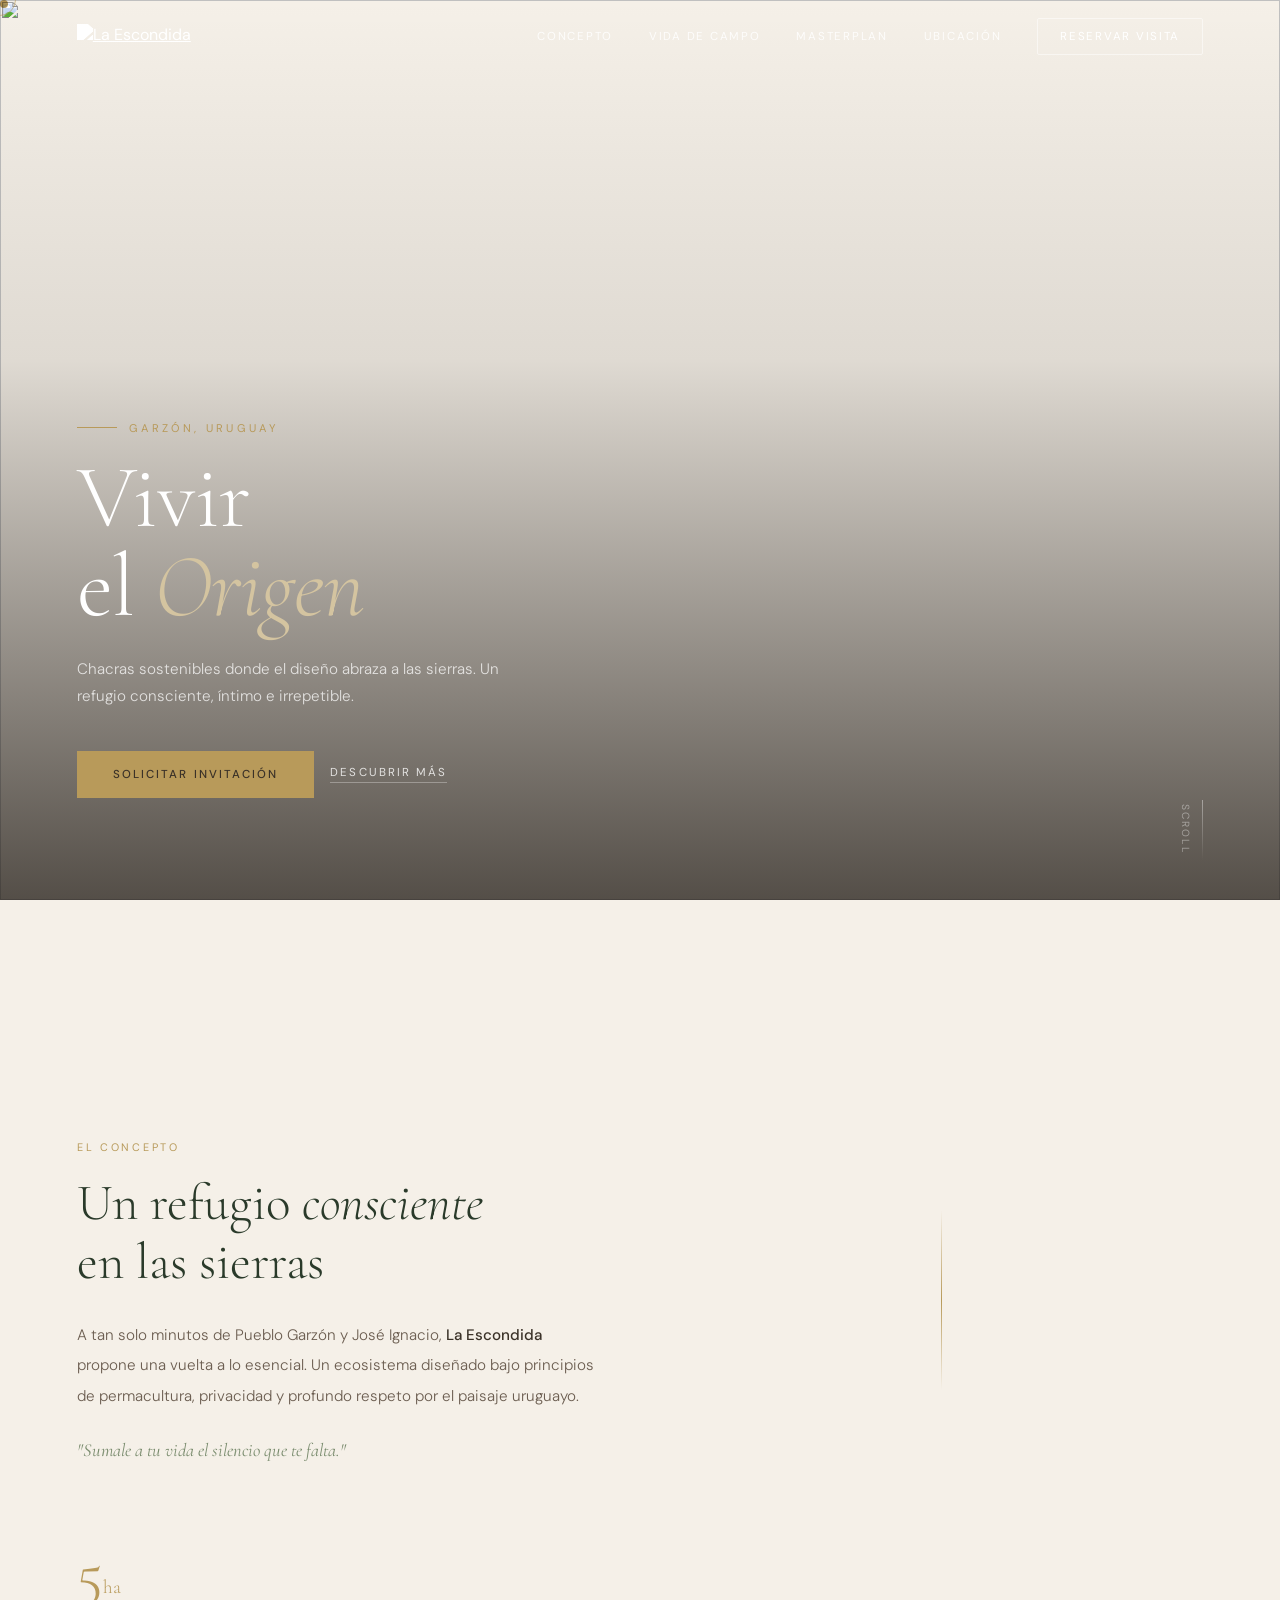
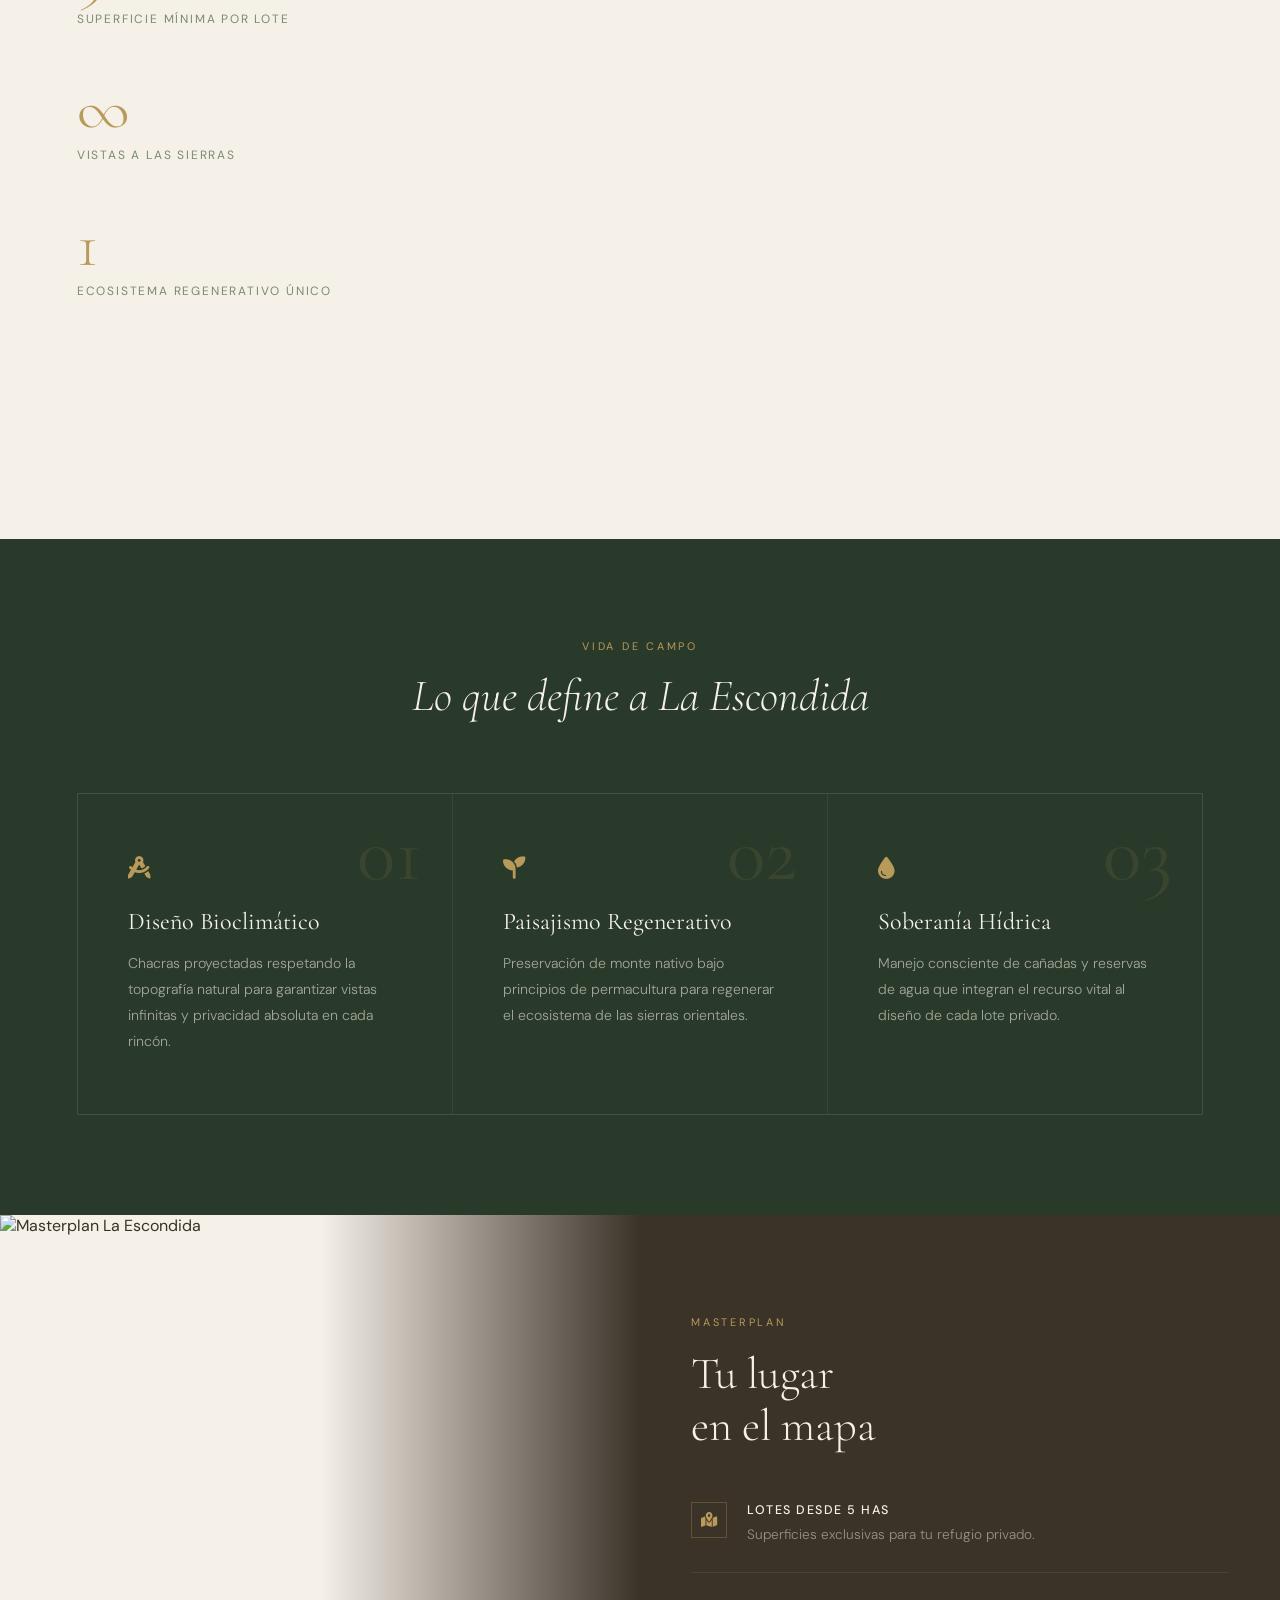
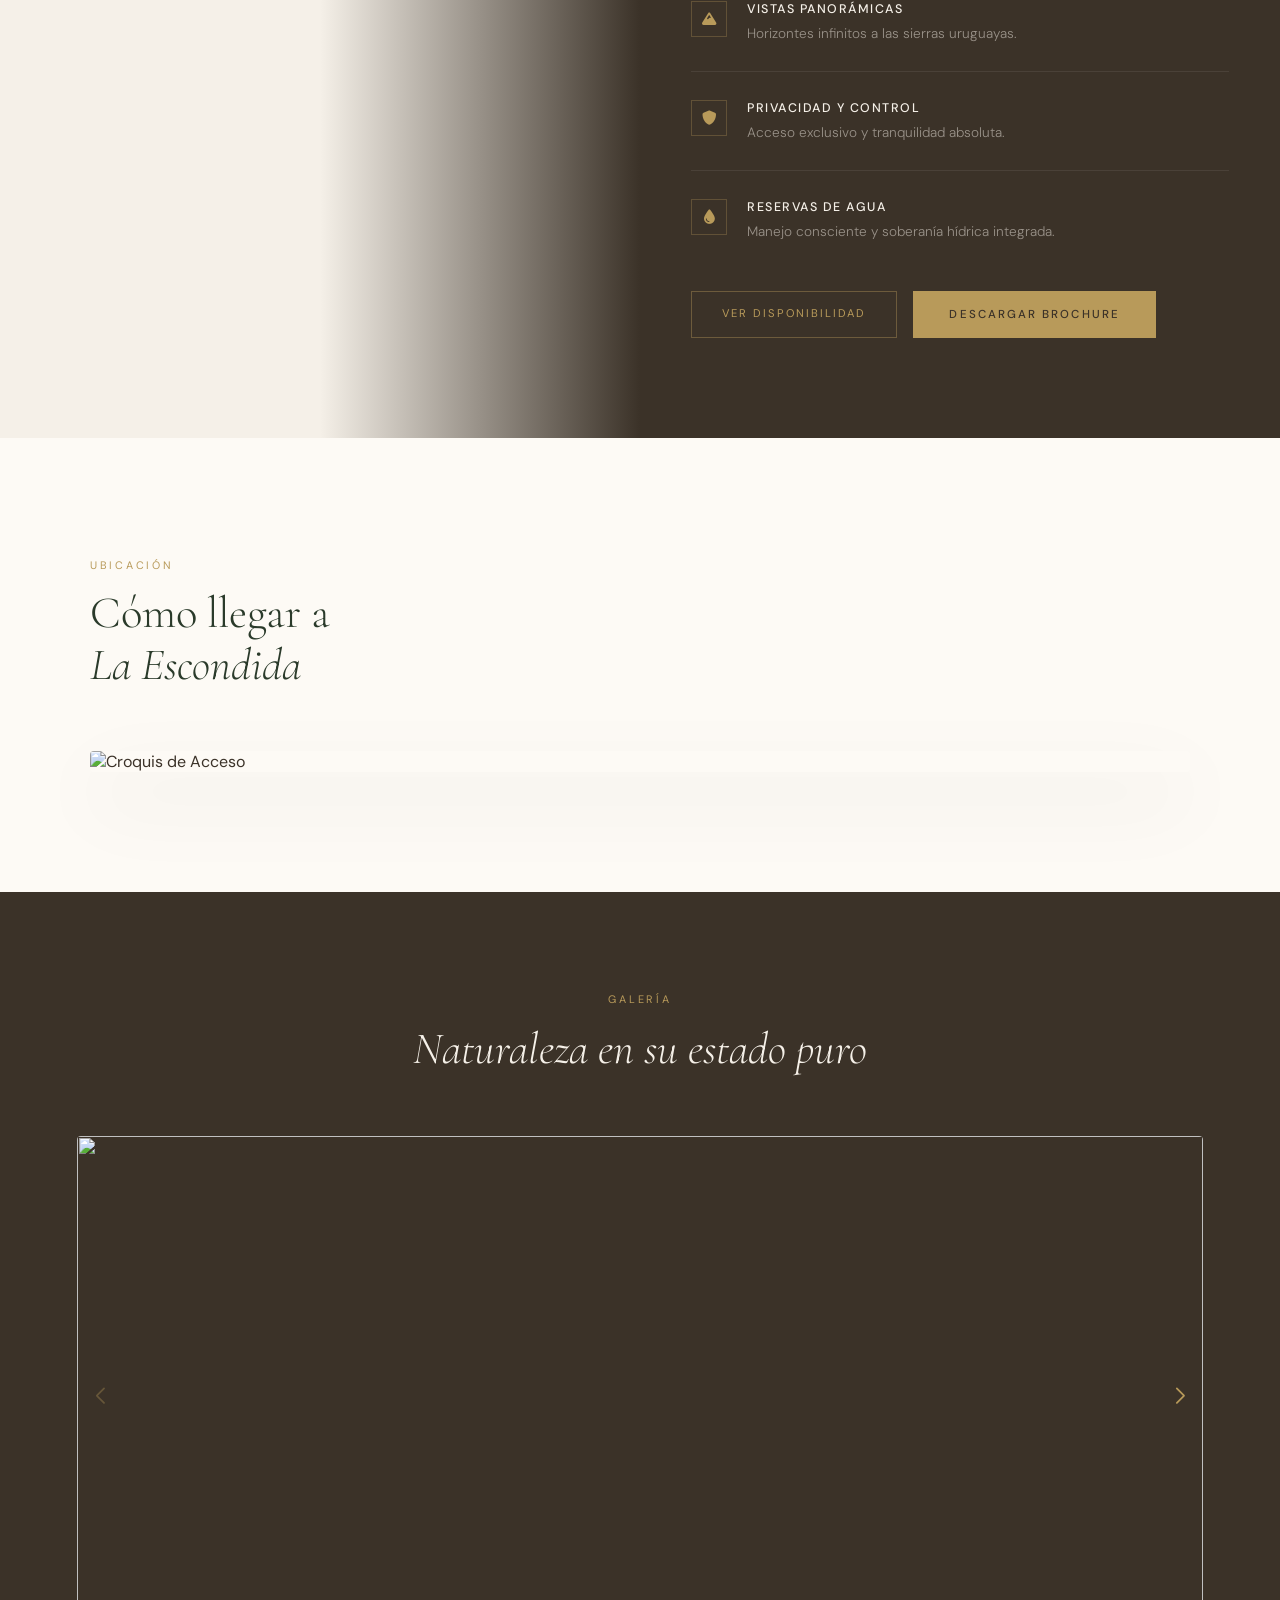
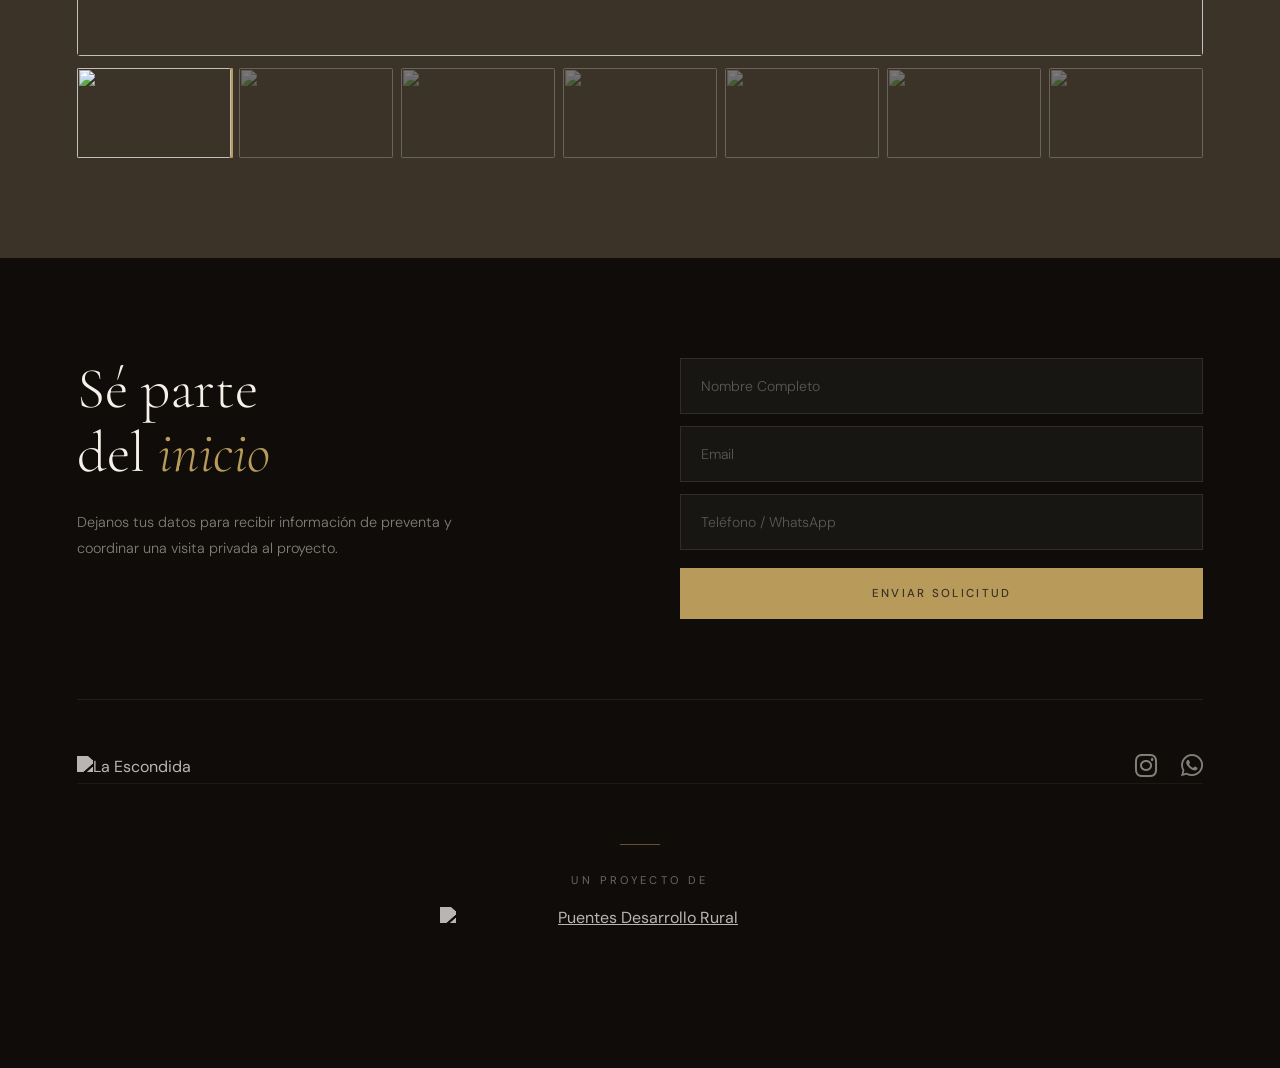
==== index.html @ 7d40817d "Rename index (4).html to index.html" ====
<!DOCTYPE html>
<html lang="es">
<head>
  <meta charset="UTF-8">
  <meta name="viewport" content="width=device-width, initial-scale=1.0">
  <title>La Escondida — Garzón, Uruguay</title>
  <link rel="preconnect" href="https://fonts.googleapis.com">
  <link rel="preconnect" href="https://fonts.gstatic.com" crossorigin>
  <link href="https://fonts.googleapis.com/css2?family=Cormorant+Garamond:ital,wght@0,300;0,400;0,600;1,300;1,400&family=DM+Sans:wght@300;400;500&display=swap" rel="stylesheet">
  <link rel="stylesheet" href="https://cdnjs.cloudflare.com/ajax/libs/font-awesome/6.5.0/css/all.min.css">
  <link rel="stylesheet" href="https://cdn.jsdelivr.net/npm/swiper@11/swiper-bundle.min.css"/>
  <link rel="icon" type="image/png" href="https://i.ibb.co/ktk5Pd4/ibb.png">
  <style>
    :root {
      --cream: #F5F0E8;
      --earth: #3B3228;
      --moss: #2A3A2A;
      --sage: #7A8C6E;
      --gold: #B89A5A;
      --sand: #D4C4A0;
      --white: #FDFAF5;
      --serif: 'Cormorant Garamond', serif;
      --sans: 'DM Sans', sans-serif;
    }

    * { margin: 0; padding: 0; box-sizing: border-box; }
    html { scroll-behavior: smooth; }

    body {
      font-family: var(--sans);
      background: var(--cream);
      color: var(--earth);
      overflow-x: hidden;
    }

    /* ─── CURSOR ─── */
    body { cursor: none; }
    .cursor {
      width: 8px; height: 8px;
      background: var(--gold);
      border-radius: 50%;
      position: fixed; pointer-events: none;
      z-index: 9999;
      transition: transform 0.1s ease;
      mix-blend-mode: multiply;
    }
    .cursor-ring {
      width: 32px; height: 32px;
      border: 1px solid var(--gold);
      border-radius: 50%;
      position: fixed; pointer-events: none;
      z-index: 9998;
      transition: transform 0.25s ease, width 0.3s, height 0.3s;
      transform: translate(-50%, -50%);
      opacity: 0.6;
    }

    /* ─── NAV ─── */
    nav {
      position: fixed; top: 0; width: 100%; z-index: 100;
      padding: 24px 6%;
      display: flex; align-items: center; justify-content: space-between;
      transition: background 0.5s, padding 0.4s;
    }
    nav.scrolled {
      background: rgba(245, 240, 232, 0.96);
      backdrop-filter: blur(12px);
      padding: 14px 6%;
      border-bottom: 1px solid rgba(184, 154, 90, 0.2);
    }
    .nav-logo img {
      height: 42px;
      filter: brightness(0) invert(1);
      transition: filter 0.4s;
    }
    nav.scrolled .nav-logo img { filter: none; }

    .nav-links {
      display: flex; gap: 36px; list-style: none;
    }
    .nav-links a {
      text-decoration: none;
      font-size: 0.72rem;
      letter-spacing: 0.15em;
      text-transform: uppercase;
      color: rgba(255,255,255,0.85);
      transition: color 0.3s;
      font-weight: 400;
    }
    nav.scrolled .nav-links a { color: var(--earth); }
    .nav-links a:hover { color: var(--gold); }

    .nav-cta {
      background: transparent;
      border: 1px solid rgba(255,255,255,0.5);
      color: white !important;
      padding: 10px 22px;
      border-radius: 2px;
      letter-spacing: 0.12em;
      transition: all 0.3s !important;
    }
    nav.scrolled .nav-cta {
      border-color: var(--gold);
      color: var(--earth) !important;
    }
    .nav-cta:hover {
      background: var(--gold) !important;
      border-color: var(--gold) !important;
      color: white !important;
    }

    .menu-toggle { display: none; background: none; border: none; cursor: none; color: white; font-size: 1.4rem; }
    nav.scrolled .menu-toggle { color: var(--earth); }

    /* ─── HERO ─── */
    .hero {
      height: 100vh;
      position: relative;
      display: flex; align-items: flex-end;
      padding: 8% 6%;
      overflow: hidden;
    }
    .hero-bg-img {
      position: absolute; inset: 0;
      width: 100%; height: 100%;
      object-fit: cover;
      object-position: center;
      z-index: 0;
    }
    .hero::before {
      content: '';
      position: absolute; inset: 0;
      background: linear-gradient(to top, rgba(30,24,18,0.75) 0%, rgba(30,24,18,0.1) 60%, transparent 100%);
      z-index: 1;
    }
    .hero-content {
      position: relative; z-index: 2;
      color: white;
      max-width: 680px;
    }
    .hero-eyebrow {
      font-size: 0.7rem;
      letter-spacing: 0.3em;
      text-transform: uppercase;
      color: var(--gold);
      margin-bottom: 18px;
      display: flex; align-items: center; gap: 12px;
    }
    .hero-eyebrow::before {
      content: '';
      width: 40px; height: 1px;
      background: var(--gold);
    }
    .hero h1 {
      font-family: var(--serif);
      font-size: clamp(3.5rem, 7vw, 6.5rem);
      font-weight: 300;
      line-height: 1.0;
      margin-bottom: 24px;
      letter-spacing: -0.01em;
    }
    .hero h1 em {
      font-style: italic;
      color: var(--sand);
    }
    .hero-desc {
      font-size: 0.95rem;
      line-height: 1.8;
      color: rgba(255,255,255,0.75);
      max-width: 460px;
      margin-bottom: 40px;
      font-weight: 300;
    }
    .hero-actions { display: flex; gap: 16px; flex-wrap: wrap; align-items: center; }
    .btn-primary {
      background: var(--gold);
      color: var(--earth);
      padding: 16px 36px;
      text-decoration: none;
      font-size: 0.72rem;
      letter-spacing: 0.18em;
      text-transform: uppercase;
      border: none;
      cursor: none;
      transition: all 0.35s;
      font-weight: 500;
      display: inline-block;
    }
    .btn-primary:hover {
      background: var(--white);
      transform: translateY(-2px);
    }
    .btn-ghost {
      color: rgba(255,255,255,0.8);
      text-decoration: none;
      font-size: 0.72rem;
      letter-spacing: 0.18em;
      text-transform: uppercase;
      border-bottom: 1px solid rgba(255,255,255,0.3);
      padding-bottom: 2px;
      transition: all 0.3s;
      font-weight: 400;
    }
    .btn-ghost:hover { color: white; border-color: white; }

    /* Scroll indicator */
    .scroll-hint {
      position: absolute; bottom: 40px; right: 6%;
      z-index: 3;
      display: flex; flex-direction: column; align-items: center; gap: 10px;
      color: rgba(255,255,255,0.4);
      font-size: 0.65rem;
      letter-spacing: 0.2em;
      text-transform: uppercase;
      writing-mode: vertical-rl;
    }
    .scroll-line {
      width: 1px; height: 60px;
      background: linear-gradient(to bottom, rgba(255,255,255,0.4), transparent);
      animation: scrollLine 2s infinite;
    }
    @keyframes scrollLine {
      0% { transform: scaleY(0); transform-origin: top; }
      50% { transform: scaleY(1); transform-origin: top; }
      51% { transform: scaleY(1); transform-origin: bottom; }
      100% { transform: scaleY(0); transform-origin: bottom; }
    }

    /* ─── CONCEPTO ─── */
    .concepto {
      padding: 120px 6%;
      display: grid;
      grid-template-columns: 1fr 1fr;
      gap: 80px;
      align-items: center;
      max-width: 1300px;
      margin: 0 auto;
    }
    .concepto-label {
      font-size: 0.68rem;
      letter-spacing: 0.25em;
      text-transform: uppercase;
      color: var(--gold);
      margin-bottom: 20px;
    }
    .concepto h2 {
      font-family: var(--serif);
      font-size: clamp(2.4rem, 4vw, 3.8rem);
      font-weight: 300;
      line-height: 1.15;
      color: var(--moss);
      margin-bottom: 28px;
    }
    .concepto h2 em { font-style: italic; }
    .concepto-text {
      font-size: 0.95rem;
      line-height: 2;
      color: #6B5D50;
      font-weight: 300;
    }
    .concepto-text strong { color: var(--earth); font-weight: 500; }
    .concepto-sub {
      margin-top: 28px;
      font-size: 1.15rem;
      font-family: var(--serif);
      font-style: italic;
      color: var(--sage);
    }
    .concepto-divider {
      width: 1px;
      height: 180px;
      background: linear-gradient(to bottom, transparent, var(--gold), transparent);
      margin: 0 auto;
    }
    .concepto-numbers {
      display: flex;
      flex-direction: column;
      gap: 50px;
    }
    .stat-item { }
    .stat-num {
      font-family: var(--serif);
      font-size: 4rem;
      font-weight: 300;
      color: var(--gold);
      line-height: 1;
    }
    .stat-unit { font-size: 1.2rem; }
    .stat-label {
      font-size: 0.75rem;
      letter-spacing: 0.15em;
      text-transform: uppercase;
      color: var(--sage);
      margin-top: 6px;
    }

    /* ─── AMENITIES ─── */
    .amenities {
      background: var(--moss);
      padding: 100px 6%;
    }
    .amenities-header {
      text-align: center;
      margin-bottom: 70px;
    }
    .section-label {
      font-size: 0.68rem;
      letter-spacing: 0.25em;
      text-transform: uppercase;
      color: var(--gold);
      margin-bottom: 16px;
    }
    .amenities-header h2 {
      font-family: var(--serif);
      font-size: clamp(2rem, 3.5vw, 3rem);
      font-weight: 300;
      color: var(--cream);
      font-style: italic;
    }
    .amenities-grid {
      display: grid;
      grid-template-columns: repeat(3, 1fr);
      gap: 1px;
      background: rgba(255,255,255,0.06);
      max-width: 1200px;
      margin: 0 auto;
      border: 1px solid rgba(255,255,255,0.06);
    }
    .amenity-card {
      padding: 60px 50px;
      background: var(--moss);
      transition: background 0.4s;
      position: relative;
      overflow: hidden;
    }
    .amenity-card::before {
      content: '';
      position: absolute;
      bottom: 0; left: 0;
      width: 100%; height: 2px;
      background: var(--gold);
      transform: scaleX(0);
      transition: transform 0.4s ease;
    }
    .amenity-card:hover::before { transform: scaleX(1); }
    .amenity-card:hover { background: rgba(42,58,42,0.8); }
    .amenity-num {
      font-family: var(--serif);
      font-size: 5rem;
      color: rgba(184,154,90,0.12);
      position: absolute;
      top: 20px; right: 30px;
      line-height: 1;
      pointer-events: none;
    }
    .amenity-icon {
      font-size: 1.4rem;
      color: var(--gold);
      margin-bottom: 24px;
    }
    .amenity-card h3 {
      font-family: var(--serif);
      font-size: 1.5rem;
      font-weight: 400;
      color: var(--cream);
      margin-bottom: 14px;
    }
    .amenity-card p {
      font-size: 0.88rem;
      line-height: 1.85;
      color: rgba(245,240,232,0.6);
      font-weight: 300;
    }

    /* ─── MASTERPLAN ─── */
    .masterplan {
      padding: 0;
      display: grid;
      grid-template-columns: 1fr 1fr;
      min-height: 80vh;
    }
    .masterplan-image {
      position: relative;
      overflow: hidden;
    }
    .masterplan-image img {
      width: 100%; height: 100%;
      object-fit: cover;
      display: block;
    }
    .masterplan-image::after {
      content: '';
      position: absolute; inset: 0;
      background: linear-gradient(to right, transparent 50%, var(--earth) 100%);
    }
    .masterplan-content {
      background: var(--earth);
      padding: 100px 8%;
      display: flex;
      flex-direction: column;
      justify-content: center;
    }
    .masterplan-content .section-label { color: var(--gold); margin-bottom: 20px; }
    .masterplan-content h2 {
      font-family: var(--serif);
      font-size: clamp(2.2rem, 3.5vw, 3.2rem);
      font-weight: 300;
      color: var(--cream);
      margin-bottom: 50px;
      line-height: 1.15;
    }
    .specs-list { display: flex; flex-direction: column; gap: 28px; margin-bottom: 50px; }
    .spec-row {
      display: flex; gap: 20px; align-items: flex-start;
      padding-bottom: 28px;
      border-bottom: 1px solid rgba(245,240,232,0.08);
    }
    .spec-row:last-child { border-bottom: none; padding-bottom: 0; }
    .spec-icon-wrap {
      width: 36px; height: 36px;
      border: 1px solid rgba(184,154,90,0.3);
      display: flex; align-items: center; justify-content: center;
      flex-shrink: 0;
      color: var(--gold);
      font-size: 0.9rem;
    }
    .spec-info strong {
      display: block;
      font-size: 0.78rem;
      letter-spacing: 0.12em;
      text-transform: uppercase;
      color: var(--cream);
      font-weight: 500;
      margin-bottom: 5px;
    }
    .spec-info span {
      font-size: 0.85rem;
      color: rgba(245,240,232,0.5);
      font-weight: 300;
    }
    .masterplan-btns { display: flex; gap: 16px; flex-wrap: wrap; }
    .btn-outline-light {
      border: 1px solid rgba(184,154,90,0.4);
      color: var(--gold);
      padding: 14px 30px;
      text-decoration: none;
      font-size: 0.7rem;
      letter-spacing: 0.18em;
      text-transform: uppercase;
      transition: all 0.3s;
      font-weight: 400;
    }
    .btn-outline-light:hover { background: rgba(184,154,90,0.1); border-color: var(--gold); }

    /* ─── UBICACIÓN ─── */
    .ubicacion {
      padding: 120px 6%;
      background: var(--white);
    }
    .ubicacion-inner {
      max-width: 1100px;
      margin: 0 auto;
    }
    .ubicacion-header {
      display: flex; align-items: flex-end; justify-content: space-between;
      margin-bottom: 60px;
      flex-wrap: wrap; gap: 20px;
    }
    .ubicacion-header h2 {
      font-family: var(--serif);
      font-size: clamp(2.2rem, 3.5vw, 3rem);
      font-weight: 300;
      color: var(--moss);
      line-height: 1.15;
    }
    .ubicacion-header h2 em { font-style: italic; }
    .ubicacion-img {
      width: 100%;
      border-radius: 4px;
      box-shadow: 0 30px 80px rgba(0,0,0,0.08);
      display: block;
    }

    /* ─── GALERÍA ─── */
    .galeria {
      background: var(--earth);
      padding: 100px 0;
    }
    .galeria-header {
      text-align: center;
      margin-bottom: 60px;
      padding: 0 6%;
    }
    .galeria-header h2 {
      font-family: var(--serif);
      font-size: clamp(2rem, 3.5vw, 3rem);
      font-weight: 300;
      color: var(--cream);
      font-style: italic;
    }
    .gallery-wrapper { padding: 0 6%; }
    .gallery-main { height: 520px; border-radius: 4px; overflow: hidden; margin-bottom: 12px; }
    .gallery-main img { width: 100%; height: 100%; object-fit: cover; }
    .gallery-thumbs { height: 90px; }
    .gallery-thumbs .swiper-slide {
      opacity: 0.35;
      cursor: none;
      transition: opacity 0.3s;
      border-radius: 2px;
      overflow: hidden;
    }
    .gallery-thumbs .swiper-slide-thumb-active { opacity: 1; outline: 2px solid var(--gold); }
    .gallery-thumbs img { width: 100%; height: 100%; object-fit: cover; }

    .swiper-button-next, .swiper-button-prev {
      color: var(--gold) !important;
    }
    .swiper-button-next::after, .swiper-button-prev::after {
      font-size: 1rem !important;
      font-weight: 900;
    }

    /* ─── FOOTER / CONTACTO ─── */
    footer {
      background: #0F0C09;
      padding: 100px 6% 60px;
      color: var(--cream);
    }
    .footer-top {
      display: grid;
      grid-template-columns: 1fr 1fr;
      gap: 80px;
      margin-bottom: 80px;
      align-items: start;
    }
    .footer-left h2 {
      font-family: var(--serif);
      font-size: clamp(2.5rem, 4.5vw, 4rem);
      font-weight: 300;
      line-height: 1.1;
      margin-bottom: 24px;
    }
    .footer-left h2 em { font-style: italic; color: var(--gold); }
    .footer-left p {
      font-size: 0.9rem;
      line-height: 1.85;
      color: rgba(245,240,232,0.5);
      font-weight: 300;
      max-width: 380px;
    }
    .contact-form { display: flex; flex-direction: column; gap: 12px; }
    .contact-form input {
      background: rgba(255,255,255,0.04);
      border: 1px solid rgba(245,240,232,0.1);
      color: var(--cream);
      padding: 18px 20px;
      font-family: var(--sans);
      font-size: 0.88rem;
      font-weight: 300;
      outline: none;
      transition: border-color 0.3s;
      width: 100%;
    }
    .contact-form input::placeholder { color: rgba(245,240,232,0.3); }
    .contact-form input:focus { border-color: var(--gold); }
    .btn-submit {
      background: var(--gold);
      color: var(--earth);
      border: none;
      padding: 18px;
      font-family: var(--sans);
      font-size: 0.72rem;
      letter-spacing: 0.2em;
      text-transform: uppercase;
      font-weight: 500;
      cursor: none;
      transition: all 0.3s;
      margin-top: 6px;
    }
    .btn-submit:hover { background: var(--cream); }

    .footer-bottom {
      border-top: 1px solid rgba(245,240,232,0.08);
      padding-top: 50px;
      display: flex;
      align-items: center;
      justify-content: space-between;
      flex-wrap: wrap;
      gap: 30px;
    }
    .footer-logo img { height: 55px; filter: brightness(0) invert(1) opacity(0.7); }
    .footer-socials { display: flex; gap: 24px; }
    .footer-socials a {
      color: rgba(245,240,232,0.5);
      font-size: 1.6rem;
      transition: color 0.3s;
      text-decoration: none;
    }
    .footer-socials a:hover { color: var(--gold); }
    .puentes-wrap { display: none; } /* replaced by puentes-section */

    .puentes-section {
      text-align: center;
      padding: 60px 6% 80px;
      background: #0F0C09;
      border-top: 1px solid rgba(245,240,232,0.06);
    }
    .puentes-divider {
      width: 40px; height: 1px;
      background: var(--gold);
      margin: 0 auto 28px;
      opacity: 0.5;
    }
    .puentes-label {
      font-size: 0.7rem;
      letter-spacing: 0.3em;
      text-transform: uppercase;
      color: rgba(245,240,232,0.4);
      margin-bottom: 20px;
    }
    .puentes-logo-big {
      height: auto;
      width: min(400px, 80vw);
      filter: brightness(0) invert(1) opacity(0.7);
      transition: opacity 0.3s;
      display: block;
      margin: 0 auto;
    }
    .puentes-logo-big:hover { filter: brightness(0) invert(1) opacity(1); }

    /* ─── ANIMATIONS ─── */
    .reveal {
      opacity: 0;
      transform: translateY(40px);
      transition: opacity 0.9s ease, transform 0.9s ease;
    }
    .reveal.visible {
      opacity: 1;
      transform: translateY(0);
    }
    .reveal-delay-1 { transition-delay: 0.1s; }
    .reveal-delay-2 { transition-delay: 0.2s; }
    .reveal-delay-3 { transition-delay: 0.3s; }

    /* ─── TABLET ─── */
    @media (max-width: 900px) {
      .concepto { grid-template-columns: 1fr; gap: 40px; padding: 80px 6%; }
      .concepto-divider { display: none; }
      .concepto-numbers { flex-direction: row; gap: 30px; flex-wrap: wrap; }
      .amenities-grid { grid-template-columns: 1fr; }
      .amenity-card { padding: 40px 30px; }
      .masterplan { grid-template-columns: 1fr; }
      .masterplan-image { height: 350px; }
      .masterplan-image::after { background: linear-gradient(to top, var(--earth) 10%, transparent 70%); }
      .masterplan-content { padding: 60px 6%; }
      .footer-top { grid-template-columns: 1fr; gap: 50px; }
      .nav-links { display: none; }
      .menu-toggle { display: block; }
      body { cursor: auto; }
      .cursor, .cursor-ring { display: none; }
      .btn-primary, .btn-ghost, .btn-submit, .btn-outline-light, .nav-cta { cursor: pointer; }
      .gallery-main { height: 280px; }
      .gallery-thumbs { height: 70px; }
      .ubicacion-header { flex-direction: column; align-items: flex-start; }
      .ubicacion { padding: 80px 6%; }
      .galeria { padding: 70px 0; }
      footer { padding: 70px 6% 50px; }
      .amenities { padding: 70px 5%; }
    }

    /* ─── MOBILE ─── */
    @media (max-width: 600px) {
      /* Hero */
      .hero { padding: 0 6% 50px; align-items: flex-end; }
      .hero h1 { font-size: 3rem; }
      .hero-desc { font-size: 0.88rem; }
      .hero-actions { flex-direction: column; align-items: flex-start; gap: 14px; }
      .btn-primary { width: 100%; text-align: center; padding: 16px 20px; }
      .scroll-hint { display: none; }

      /* Concepto */
      .concepto { padding: 60px 6%; gap: 30px; }
      .concepto-numbers { flex-direction: column; gap: 20px; }
      .stat-num { font-size: 3rem; }

      /* Amenities */
      .amenities { padding: 60px 5%; }
      .amenities-header { margin-bottom: 40px; }
      .amenity-card { padding: 36px 24px; }

      /* Masterplan */
      .masterplan-image { height: 260px; }
      .masterplan-content { padding: 50px 6%; }
      .masterplan-content h2 { font-size: 2rem; margin-bottom: 30px; }
      .specs-list { gap: 20px; margin-bottom: 30px; }
      .spec-row { padding-bottom: 20px; }
      .masterplan-btns { flex-direction: column; }
      .masterplan-btns a { text-align: center; }
      .btn-outline-light { padding: 14px 20px; }

      /* Ubicación */
      .ubicacion { padding: 60px 6%; }
      .ubicacion-header h2 { font-size: 2rem; }
      .location-section .container { padding: 40px 5%; }

      /* Galería */
      .galeria { padding: 60px 0; }
      .gallery-wrapper { padding: 0 4%; }
      .gallery-main { height: 220px; border-radius: 4px; }
      .gallery-thumbs { height: 55px; }
      .swiper-button-next, .swiper-button-prev { display: none; }

      /* Footer */
      footer { padding: 60px 6% 40px; }
      .footer-left h2 { font-size: 2.2rem; }
      .footer-bottom { flex-direction: column; align-items: flex-start; gap: 24px; padding-top: 36px; }
      .puentes-wrap { align-items: flex-start; }
      .puentes-wrap img { height: 45px; }
      .contact-form input { padding: 16px; font-size: 0.9rem; }

      /* Nav */
      nav { padding: 18px 5%; }
      .nav-logo img { height: 34px; }
    }

    /* Mobile Nav Overlay */
    .mobile-nav {
      display: none;
      position: fixed; inset: 0;
      background: rgba(15,12,9,0.97);
      z-index: 99;
      flex-direction: column;
      align-items: center;
      justify-content: center;
      gap: 0;
      padding: 20px;
    }
    .mobile-nav.open { display: flex; }
    .mobile-nav a {
      font-family: var(--serif);
      font-size: 1.5rem;
      font-weight: 300;
      color: rgba(245,240,232,0.8);
      text-decoration: none;
      font-style: italic;
      transition: color 0.3s;
      width: 100%;
      text-align: center;
      padding: 18px 0;
      border-bottom: 1px solid rgba(245,240,232,0.08);
    }
    .mobile-nav a:first-of-type { border-top: 1px solid rgba(245,240,232,0.08); }
    }
    .mobile-nav a:hover { color: var(--gold); }
    .mobile-close {
      position: absolute; top: 28px; right: 6%;
      background: none; border: none;
      color: rgba(245,240,232,0.5);
      font-size: 1.5rem;
      cursor: pointer;
    }
  </style>
</head>
<body>

  <!-- Cursor -->
  <div class="cursor" id="cursor"></div>
  <div class="cursor-ring" id="cursor-ring"></div>

  <!-- Mobile Nav -->
  <div class="mobile-nav" id="mobile-nav">
    <button class="mobile-close" onclick="closeMobileNav()"><i class="fa fa-times"></i></button>
    <a href="#concepto" onclick="closeMobileNav()">Concepto</a>
    <a href="#amenities" onclick="closeMobileNav()">Vida de Campo</a>
    <a href="#masterplan" onclick="closeMobileNav()">Masterplan</a>
    <a href="#ubicacion" onclick="closeMobileNav()">Ubicación</a>
    <a href="#contacto" onclick="closeMobileNav()">Reservar Visita</a>
  </div>

  <!-- Nav -->
  <nav id="navbar">
    <a href="#" class="nav-logo">
      <img referrerpolicy="no-referrer" src="https://i.ibb.co/XxPLJM9B/LOGO-BLANCO.png" alt="La Escondida">
    </a>
    <ul class="nav-links">
      <li><a href="#concepto">Concepto</a></li>
      <li><a href="#amenities">Vida de Campo</a></li>
      <li><a href="#masterplan">Masterplan</a></li>
      <li><a href="#ubicacion">Ubicación</a></li>
      <li><a href="#contacto" class="nav-cta">Reservar Visita</a></li>
    </ul>
    <button class="menu-toggle" onclick="openMobileNav()"><i class="fa fa-bars"></i></button>
  </nav>

  <!-- Hero -->
  <header class="hero">
    <img referrerpolicy="no-referrer" src="https://i.ibb.co/27TqyXqz/bio.png" alt="" class="hero-bg-img">
    <div class="hero-content">
      <div class="hero-eyebrow">Garzón, Uruguay</div>
      <h1>Vivir<br>el <em>Origen</em></h1>
      <p class="hero-desc">Chacras sostenibles donde el diseño abraza a las sierras. Un refugio consciente, íntimo e irrepetible.</p>
      <div class="hero-actions">
        <a href="https://wa.me/59899907130" target="_blank" class="btn-primary">Solicitar Invitación</a>
        <a href="#concepto" class="btn-ghost">Descubrir más</a>
      </div>
    </div>
    <div class="scroll-hint">
      <div class="scroll-line"></div>
      Scroll
    </div>
  </header>

  <!-- Concepto -->
  <section id="concepto" style="padding: 120px 0; background: var(--cream);">
    <div class="concepto">
      <div class="reveal">
        <div class="concepto-label">El Concepto</div>
        <h2>Un refugio <em>consciente</em><br>en las sierras</h2>
        <p class="concepto-text">
          A tan solo minutos de Pueblo Garzón y José Ignacio, <strong>La Escondida</strong> propone una vuelta a lo esencial.
          Un ecosistema diseñado bajo principios de permacultura, privacidad y profundo respeto por el paisaje uruguayo.
        </p>
        <p class="concepto-sub">"Sumale a tu vida el silencio que te falta."</p>
      </div>
      <div class="concepto-divider"></div>
      <div class="concepto-numbers reveal reveal-delay-1">
        <div class="stat-item">
          <div class="stat-num">5<span class="stat-unit">ha</span></div>
          <div class="stat-label">Superficie mínima por lote</div>
        </div>
        <div class="stat-item">
          <div class="stat-num">∞</div>
          <div class="stat-label">Vistas a las sierras</div>
        </div>
        <div class="stat-item">
          <div class="stat-num">1</div>
          <div class="stat-label">Ecosistema regenerativo único</div>
        </div>
      </div>
    </div>
  </section>

  <!-- Amenities -->
  <section id="amenities" class="amenities">
    <div class="amenities-header reveal">
      <div class="section-label">Vida de Campo</div>
      <h2><em>Lo que define a La Escondida</em></h2>
    </div>
    <div class="amenities-grid">
      <div class="amenity-card reveal">
        <span class="amenity-num">01</span>
        <div class="amenity-icon"><i class="fa-solid fa-compass-drafting"></i></div>
        <h3>Diseño Bioclimático</h3>
        <p>Chacras proyectadas respetando la topografía natural para garantizar vistas infinitas y privacidad absoluta en cada rincón.</p>
      </div>
      <div class="amenity-card reveal reveal-delay-1">
        <span class="amenity-num">02</span>
        <div class="amenity-icon"><i class="fa-solid fa-seedling"></i></div>
        <h3>Paisajismo Regenerativo</h3>
        <p>Preservación de monte nativo bajo principios de permacultura para regenerar el ecosistema de las sierras orientales.</p>
      </div>
      <div class="amenity-card reveal reveal-delay-2">
        <span class="amenity-num">03</span>
        <div class="amenity-icon"><i class="fa-solid fa-droplet"></i></div>
        <h3>Soberanía Hídrica</h3>
        <p>Manejo consciente de cañadas y reservas de agua que integran el recurso vital al diseño de cada lote privado.</p>
      </div>
    </div>
  </section>

  <!-- Masterplan -->
  <section id="masterplan" class="masterplan">
    <div class="masterplan-image">
      <img referrerpolicy="no-referrer" src="https://i.ibb.co/TMLxsJvr/Brochure-4-3-Instagram-Post-45.png" alt="Masterplan La Escondida">
    </div>
    <div class="masterplan-content">
      <div class="section-label">Masterplan</div>
      <h2>Tu lugar<br>en el mapa</h2>
      <div class="specs-list">
        <div class="spec-row">
          <div class="spec-icon-wrap"><i class="fa-solid fa-map-location-dot"></i></div>
          <div class="spec-info">
            <strong>Lotes desde 5 Has</strong>
            <span>Superficies exclusivas para tu refugio privado.</span>
          </div>
        </div>
        <div class="spec-row">
          <div class="spec-icon-wrap"><i class="fa-solid fa-mountain"></i></div>
          <div class="spec-info">
            <strong>Vistas Panorámicas</strong>
            <span>Horizontes infinitos a las sierras uruguayas.</span>
          </div>
        </div>
        <div class="spec-row">
          <div class="spec-icon-wrap"><i class="fa-solid fa-shield"></i></div>
          <div class="spec-info">
            <strong>Privacidad y Control</strong>
            <span>Acceso exclusivo y tranquilidad absoluta.</span>
          </div>
        </div>
        <div class="spec-row">
          <div class="spec-icon-wrap"><i class="fa-solid fa-droplet"></i></div>
          <div class="spec-info">
            <strong>Reservas de Agua</strong>
            <span>Manejo consciente y soberanía hídrica integrada.</span>
          </div>
        </div>
      </div>
      <div class="masterplan-btns">
        <a href="#contacto" class="btn-outline-light">Ver Disponibilidad</a>
        <a href="https://inmobiliariaya.com/fotos/1/491/58642/Brochure%20y%20Masterplan.pdf" target="_blank" class="btn-primary">Descargar Brochure</a>
      </div>
    </div>
  </section>

  <!-- Ubicación -->
  <section id="ubicacion" class="ubicacion">
    <div class="ubicacion-inner">
      <div class="ubicacion-header reveal">
        <div>
          <div class="section-label" style="color: var(--gold);">Ubicación</div>
          <h2>Cómo llegar a<br><em>La Escondida</em></h2>
        </div>
      </div>
      <img referrerpolicy="no-referrer" src="https://i.ibb.co/F4YDk8gy/Brochure-169.png" alt="Croquis de Acceso" class="ubicacion-img reveal">
    </div>
  </section>

  <!-- Galería -->
  <section class="galeria">
    <div class="galeria-header reveal">
      <div class="section-label" style="color: var(--gold);">Galería</div>
      <h2>Naturaleza en su estado puro</h2>
    </div>
    <div class="gallery-wrapper">
      <div class="swiper gallery-main">
        <div class="swiper-wrapper">
          <div class="swiper-slide"><img referrerpolicy="no-referrer" src="https://i.ibb.co/DP06BR1Q/foto-1.png"></div>
          <div class="swiper-slide"><img referrerpolicy="no-referrer" src="https://i.ibb.co/vxJS20KS/foto-2-panoramica.png"></div>
          <div class="swiper-slide"><img referrerpolicy="no-referrer" src="https://i.ibb.co/Pvx1r4zq/foto-3-panoramica.png"></div>
          <div class="swiper-slide"><img referrerpolicy="no-referrer" src="https://i.ibb.co/ym906yLH/foto-4-panoramica.png"></div>
          <div class="swiper-slide"><img referrerpolicy="no-referrer" src="https://i.ibb.co/V0Q6HBXS/foto-5-panoramica.png"></div>
          <div class="swiper-slide"><img referrerpolicy="no-referrer" src="https://i.ibb.co/67pqdp8B/foto-6-panoramica.png"></div>
          <div class="swiper-slide"><img referrerpolicy="no-referrer" src="https://i.ibb.co/YTPMJxwT/foto-7-panoramica.png"></div>
          <div class="swiper-slide"><img referrerpolicy="no-referrer" src="https://i.ibb.co/PGLGqSG0/foto-8-panoramica.png"></div>
          <div class="swiper-slide"><img referrerpolicy="no-referrer" src="https://i.ibb.co/q3tJ4hQC/foto-9-16-9.png"></div>
          <div class="swiper-slide"><img referrerpolicy="no-referrer" src="https://i.ibb.co/Wv6BgMtQ/foto-10.png"></div>
          <div class="swiper-slide"><img referrerpolicy="no-referrer" src="https://i.ibb.co/1tG4sfYq/foto-11.png"></div>
          <div class="swiper-slide"><img referrerpolicy="no-referrer" src="https://i.ibb.co/rGd7YR7j/foto-12.png"></div>
          <div class="swiper-slide"><img referrerpolicy="no-referrer" src="https://i.ibb.co/JjcNFcPF/foto-13.png"></div>
          <div class="swiper-slide"><img referrerpolicy="no-referrer" src="https://i.ibb.co/G4J1Pfk9/foto-14-panoramica.png"></div>
          <div class="swiper-slide"><img referrerpolicy="no-referrer" src="https://i.ibb.co/b5jDdxLc/foto-15.png"></div>
        </div>
        <div class="swiper-button-next"></div>
        <div class="swiper-button-prev"></div>
      </div>
      <div class="swiper gallery-thumbs">
        <div class="swiper-wrapper">
          <div class="swiper-slide"><img referrerpolicy="no-referrer" src="https://i.ibb.co/DP06BR1Q/foto-1.png"></div>
          <div class="swiper-slide"><img referrerpolicy="no-referrer" src="https://i.ibb.co/vxJS20KS/foto-2-panoramica.png"></div>
          <div class="swiper-slide"><img referrerpolicy="no-referrer" src="https://i.ibb.co/Pvx1r4zq/foto-3-panoramica.png"></div>
          <div class="swiper-slide"><img referrerpolicy="no-referrer" src="https://i.ibb.co/ym906yLH/foto-4-panoramica.png"></div>
          <div class="swiper-slide"><img referrerpolicy="no-referrer" src="https://i.ibb.co/V0Q6HBXS/foto-5-panoramica.png"></div>
          <div class="swiper-slide"><img referrerpolicy="no-referrer" src="https://i.ibb.co/67pqdp8B/foto-6-panoramica.png"></div>
          <div class="swiper-slide"><img referrerpolicy="no-referrer" src="https://i.ibb.co/YTPMJxwT/foto-7-panoramica.png"></div>
          <div class="swiper-slide"><img referrerpolicy="no-referrer" src="https://i.ibb.co/PGLGqSG0/foto-8-panoramica.png"></div>
          <div class="swiper-slide"><img referrerpolicy="no-referrer" src="https://i.ibb.co/q3tJ4hQC/foto-9-16-9.png"></div>
          <div class="swiper-slide"><img referrerpolicy="no-referrer" src="https://i.ibb.co/Wv6BgMtQ/foto-10.png"></div>
          <div class="swiper-slide"><img referrerpolicy="no-referrer" src="https://i.ibb.co/1tG4sfYq/foto-11.png"></div>
          <div class="swiper-slide"><img referrerpolicy="no-referrer" src="https://i.ibb.co/rGd7YR7j/foto-12.png"></div>
          <div class="swiper-slide"><img referrerpolicy="no-referrer" src="https://i.ibb.co/JjcNFcPF/foto-13.png"></div>
          <div class="swiper-slide"><img referrerpolicy="no-referrer" src="https://i.ibb.co/G4J1Pfk9/foto-14-panoramica.png"></div>
          <div class="swiper-slide"><img referrerpolicy="no-referrer" src="https://i.ibb.co/b5jDdxLc/foto-15.png"></div>
        </div>
      </div>
    </div>
  </section>

  <!-- Footer / Contacto -->
  <footer id="contacto">
    <div class="footer-top">
      <div class="footer-left reveal">
        <h2>Sé parte<br>del <em>inicio</em></h2>
        <p>Dejanos tus datos para recibir información de preventa y coordinar una visita privada al proyecto.</p>
      </div>
      <div class="contact-form reveal reveal-delay-1">
        <input type="text" id="nombre" placeholder="Nombre Completo">
        <input type="email" id="email" placeholder="Email">
        <input type="tel" id="telefono" placeholder="Teléfono / WhatsApp">
        <button class="btn-submit" onclick="enviarAWhatsApp()">Enviar Solicitud</button>
      </div>
    </div>
    <div class="footer-bottom">
      <div class="footer-logo">
        <img referrerpolicy="no-referrer" src="https://i.ibb.co/XxPLJM9B/LOGO-BLANCO.png" alt="La Escondida">
      </div>
      <div class="footer-socials">
        <a href="https://www.instagram.com/laescondida_garzon/" target="_blank"><i class="fa-brands fa-instagram"></i></a>
        <a href="https://wa.me/59899907130" target="_blank"><i class="fa-brands fa-whatsapp"></i></a>
      </div>
    </div>

    <div class="puentes-section">
      <div class="puentes-divider"></div>
      <p class="puentes-label">Un proyecto de</p>
      <a href="https://www.puentesuy.com/" target="_blank">
        <img referrerpolicy="no-referrer" src="https://i.ibb.co/LdYT48YC/PUENTES-MINIMAL-BLANCO.png" alt="Puentes Desarrollo Rural" class="puentes-logo-big">
      </a>
    </div>
  </footer>

  <script src="https://cdn.jsdelivr.net/npm/swiper@11/swiper-bundle.min.js"></script>
  <script>
    // Cursor
    const cursor = document.getElementById('cursor');
    const ring = document.getElementById('cursor-ring');
    let mx = 0, my = 0, rx = 0, ry = 0;
    document.addEventListener('mousemove', e => {
      mx = e.clientX; my = e.clientY;
      cursor.style.left = mx - 4 + 'px';
      cursor.style.top = my - 4 + 'px';
    });
    function animateRing() {
      rx += (mx - rx) * 0.12;
      ry += (my - ry) * 0.12;
      ring.style.left = rx + 'px';
      ring.style.top = ry + 'px';
      requestAnimationFrame(animateRing);
    }
    animateRing();

    // Nav scroll
    const navbar = document.getElementById('navbar');
    window.addEventListener('scroll', () => {
      navbar.classList.toggle('scrolled', window.scrollY > 60);
    });

    // Reveal on scroll
    const observer = new IntersectionObserver(entries => {
      entries.forEach(e => { if (e.isIntersecting) e.target.classList.add('visible'); });
    }, { threshold: 0.1 });
    document.querySelectorAll('.reveal').forEach(el => observer.observe(el));

    // Mobile nav
    function openMobileNav() { document.getElementById('mobile-nav').classList.add('open'); }
    function closeMobileNav() { document.getElementById('mobile-nav').classList.remove('open'); }

    // Swiper
    const thumbs = new Swiper('.gallery-thumbs', {
      spaceBetween: 8,
      slidesPerView: 5,
      freeMode: true,
      watchSlidesProgress: true,
      breakpoints: { 768: { slidesPerView: 7 } }
    });
    new Swiper('.gallery-main', {
      spaceBetween: 0,
      navigation: { nextEl: '.swiper-button-next', prevEl: '.swiper-button-prev' },
      autoplay: { delay: 4000, disableOnInteraction: false },
      thumbs: { swiper: thumbs }
    });

    // WhatsApp
    function enviarAWhatsApp() {
      const nombre = document.getElementById('nombre').value;
      const email = document.getElementById('email').value;
      if (!nombre || !email) { alert('Por favor, completá tu nombre y email.'); return; }
      const tel = '59899907130';
      const msg = `Hola! Soy ${nombre}. Me interesa recibir más información sobre La Escondida. Mi email: ${email}.`;
      const isMobile = /iPhone|iPad|iPod|Android/i.test(navigator.userAgent);
      window.open(isMobile
        ? `https://wa.me/${tel}?text=${encodeURIComponent(msg)}`
        : `https://web.whatsapp.com/send?phone=${tel}&text=${encodeURIComponent(msg)}`, '_blank');
    }
  </script>
</body>
</html>
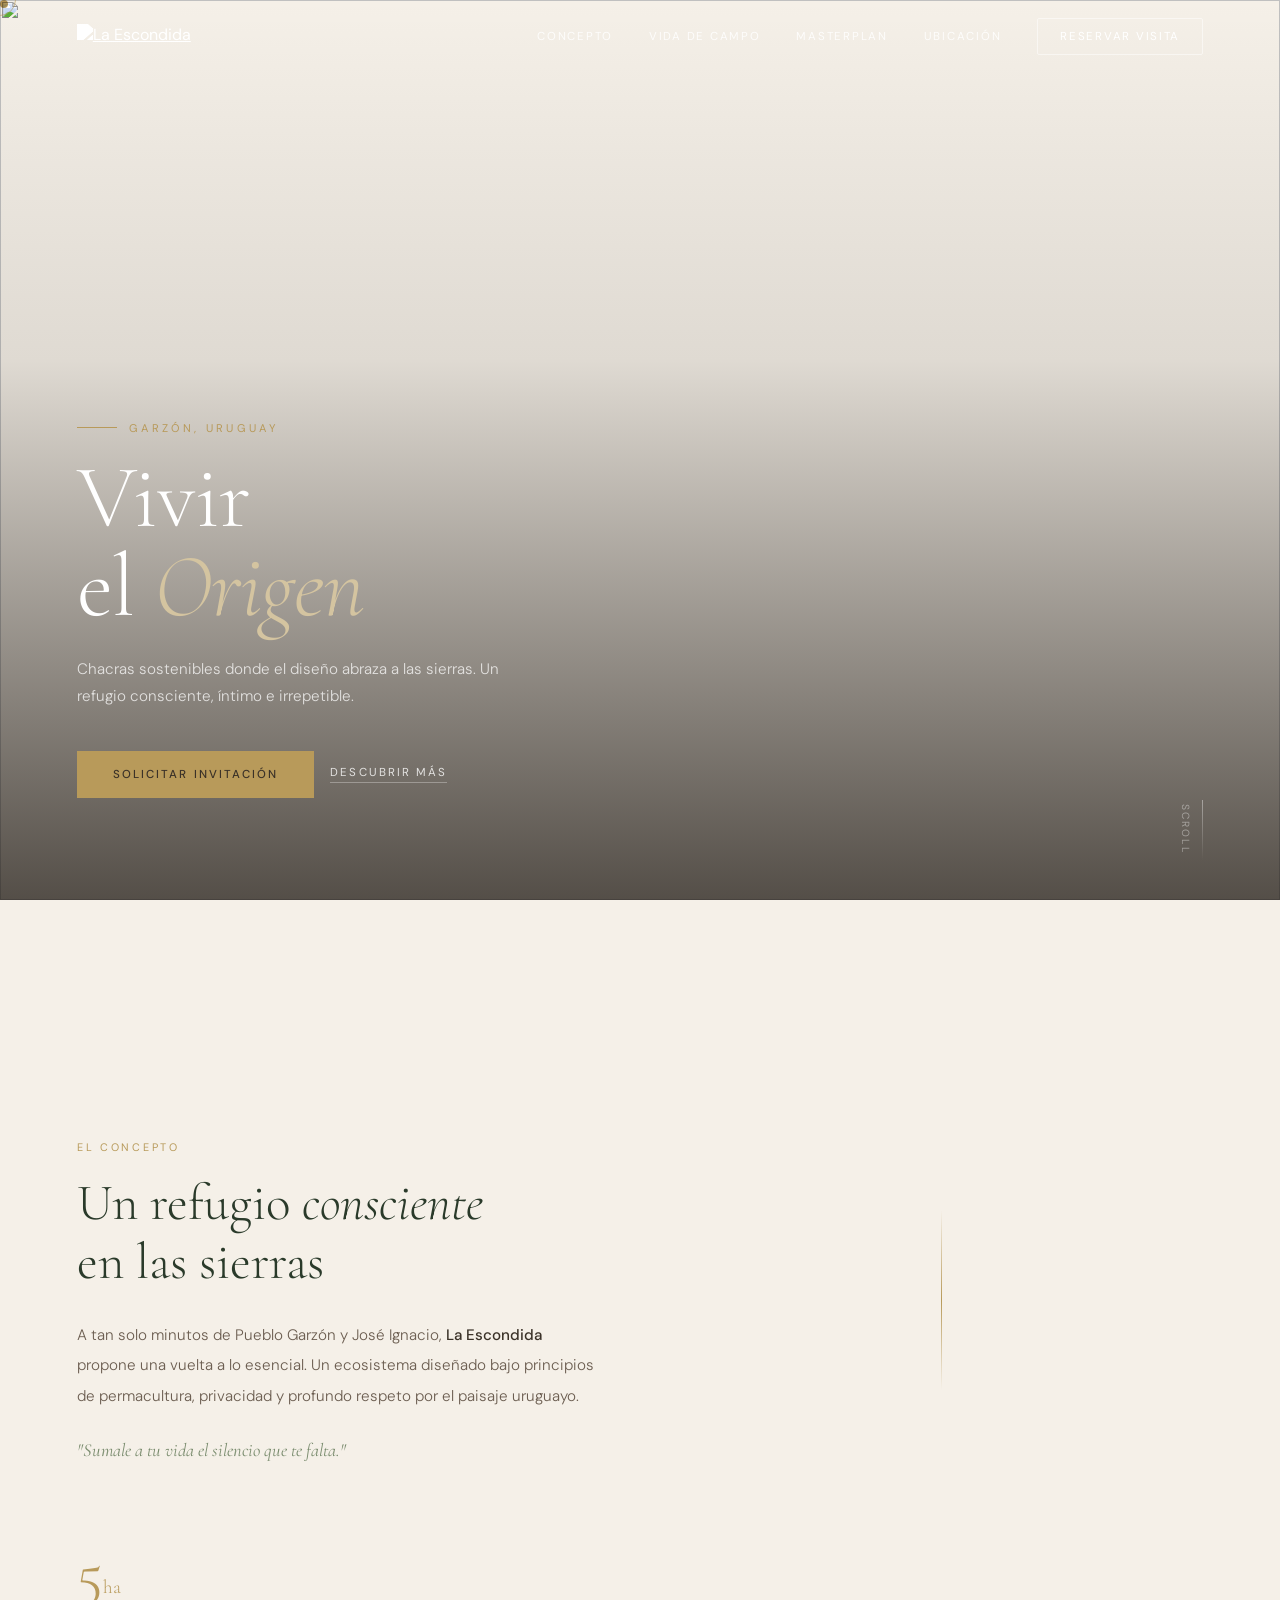
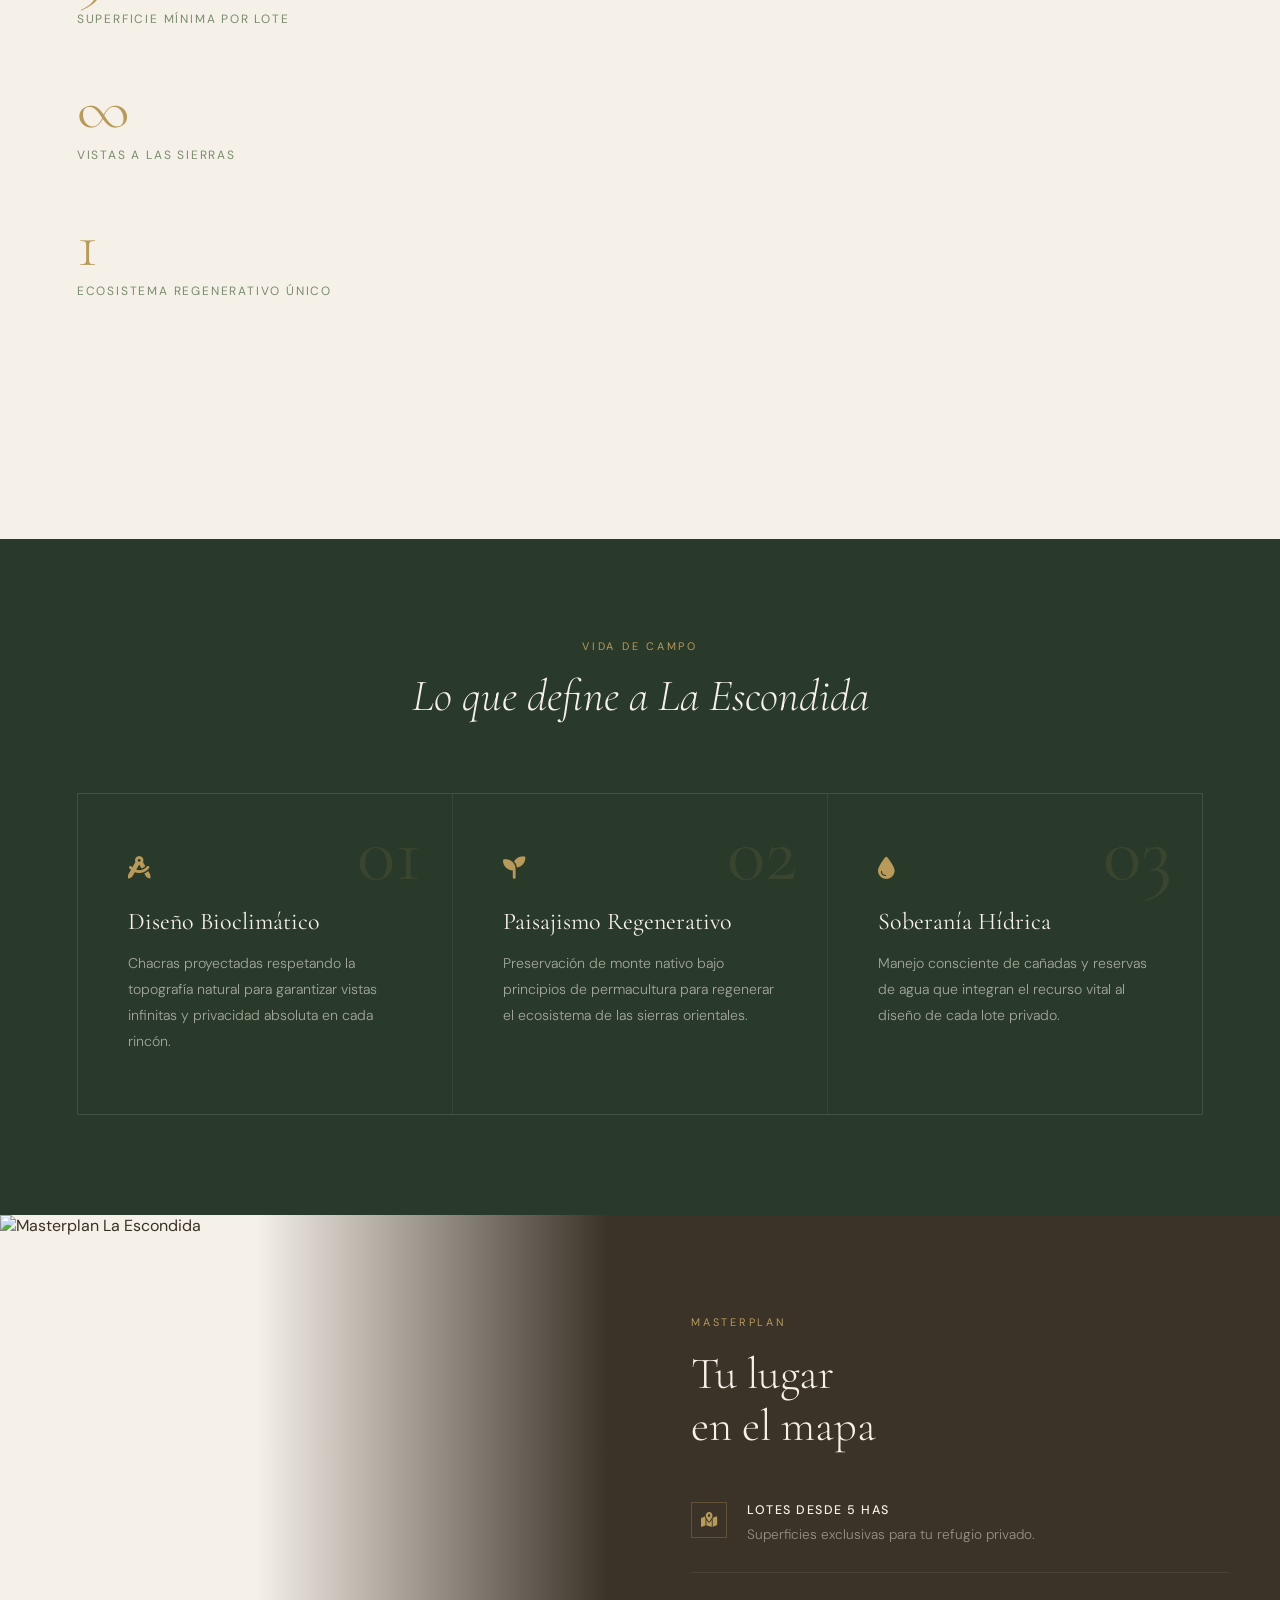
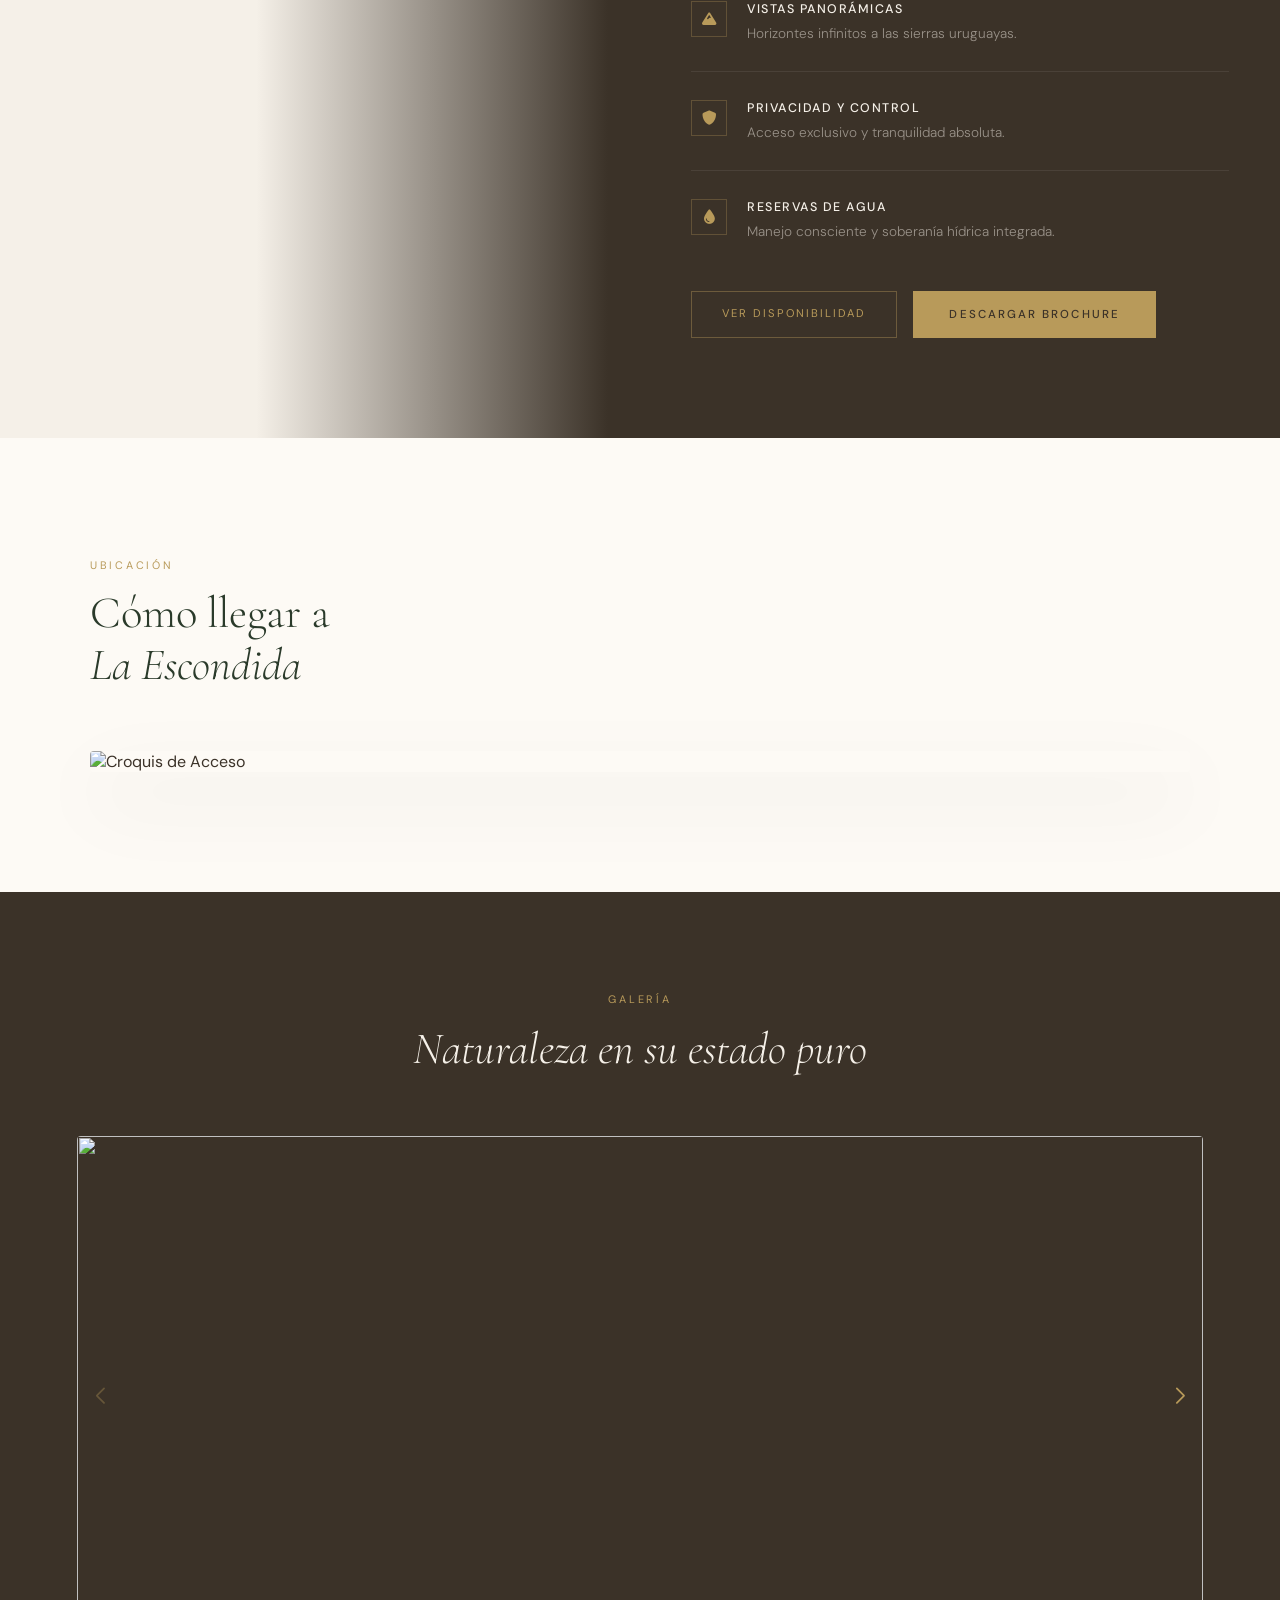
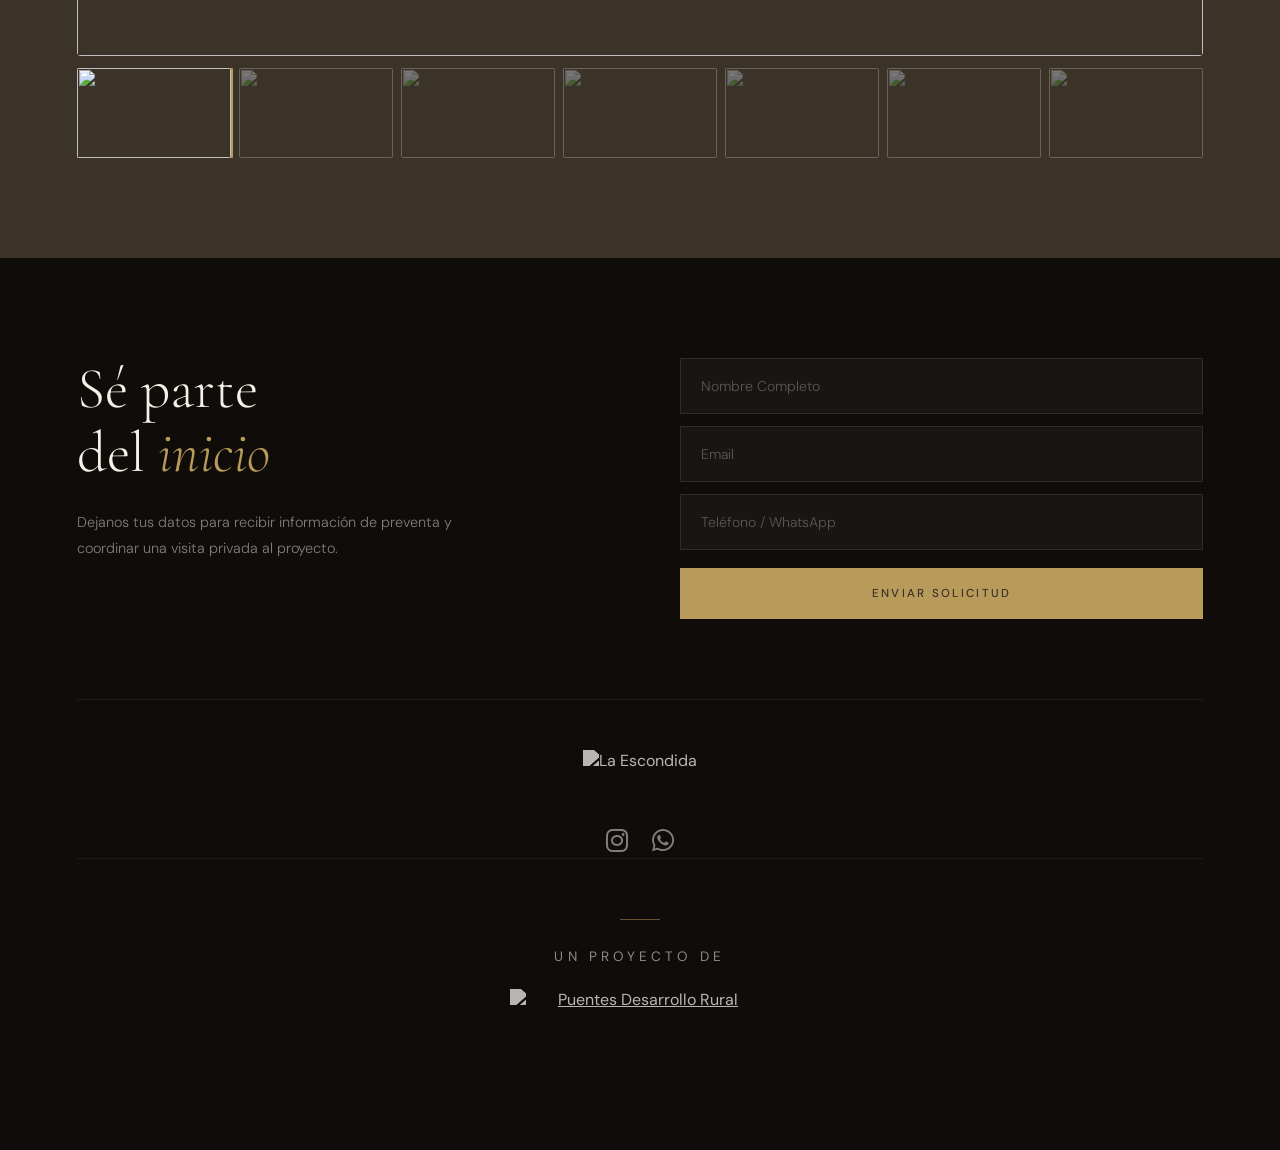
==== commit badd9d57: "Rename index (5).html to index.html" ====
--- a/index.html
+++ b/index.html
@@ -391,7 +391,7 @@
     .masterplan-image::after {
       content: '';
       position: absolute; inset: 0;
-      background: linear-gradient(to right, transparent 50%, var(--earth) 100%);
+      background: linear-gradient(to right, transparent 40%, var(--earth) 95%);
     }
     .masterplan-content {
       background: var(--earth);
@@ -584,11 +584,15 @@
       padding-top: 50px;
       display: flex;
       align-items: center;
-      justify-content: space-between;
-      flex-wrap: wrap;
-      gap: 30px;
-    }
-    .footer-logo img { height: 55px; filter: brightness(0) invert(1) opacity(0.7); }
+      justify-content: center;
+    }
+    .footer-logo-socials {
+      display: flex;
+      flex-direction: column;
+      align-items: center;
+      gap: 20px;
+    }
+    .footer-logo-socials > img { height: 55px; filter: brightness(0) invert(1) opacity(0.7); }
     .footer-socials { display: flex; gap: 24px; }
     .footer-socials a {
       color: rgba(245,240,232,0.5);
@@ -597,8 +601,6 @@
       text-decoration: none;
     }
     .footer-socials a:hover { color: var(--gold); }
-    .puentes-wrap { display: none; } /* replaced by puentes-section */
-
     .puentes-section {
       text-align: center;
       padding: 60px 6% 80px;
@@ -612,15 +614,15 @@
       opacity: 0.5;
     }
     .puentes-label {
-      font-size: 0.7rem;
+      font-size: 0.85rem;
       letter-spacing: 0.3em;
       text-transform: uppercase;
-      color: rgba(245,240,232,0.4);
-      margin-bottom: 20px;
+      color: rgba(245,240,232,0.55);
+      margin-bottom: 24px;
     }
     .puentes-logo-big {
       height: auto;
-      width: min(400px, 80vw);
+      width: min(260px, 65vw);
       filter: brightness(0) invert(1) opacity(0.7);
       transition: opacity 0.3s;
       display: block;
@@ -789,7 +791,7 @@
       <li><a href="#ubicacion">Ubicación</a></li>
       <li><a href="#contacto" class="nav-cta">Reservar Visita</a></li>
     </ul>
-    <button class="menu-toggle" onclick="openMobileNav()"><i class="fa fa-bars"></i></button>
+    <button class="menu-toggle" id="menu-toggle" onclick="toggleMobileNav()"><i class="fa fa-bars" id="menu-icon"></i></button>
   </nav>
 
   <!-- Hero -->
@@ -991,12 +993,12 @@
       </div>
     </div>
     <div class="footer-bottom">
-      <div class="footer-logo">
+      <div class="footer-logo-socials">
         <img referrerpolicy="no-referrer" src="https://i.ibb.co/XxPLJM9B/LOGO-BLANCO.png" alt="La Escondida">
-      </div>
-      <div class="footer-socials">
-        <a href="https://www.instagram.com/laescondida_garzon/" target="_blank"><i class="fa-brands fa-instagram"></i></a>
-        <a href="https://wa.me/59899907130" target="_blank"><i class="fa-brands fa-whatsapp"></i></a>
+        <div class="footer-socials">
+          <a href="https://www.instagram.com/laescondida_garzon/" target="_blank"><i class="fa-brands fa-instagram"></i></a>
+          <a href="https://wa.me/59899907130" target="_blank"><i class="fa-brands fa-whatsapp"></i></a>
+        </div>
       </div>
     </div>
 
@@ -1042,8 +1044,16 @@
     document.querySelectorAll('.reveal').forEach(el => observer.observe(el));
 
     // Mobile nav
-    function openMobileNav() { document.getElementById('mobile-nav').classList.add('open'); }
-    function closeMobileNav() { document.getElementById('mobile-nav').classList.remove('open'); }
+    function toggleMobileNav() {
+      const nav = document.getElementById('mobile-nav');
+      const icon = document.getElementById('menu-icon');
+      nav.classList.toggle('open');
+      icon.className = nav.classList.contains('open') ? 'fa fa-times' : 'fa fa-bars';
+    }
+    function closeMobileNav() {
+      document.getElementById('mobile-nav').classList.remove('open');
+      document.getElementById('menu-icon').className = 'fa fa-bars';
+    }
 
     // Swiper
     const thumbs = new Swiper('.gallery-thumbs', {
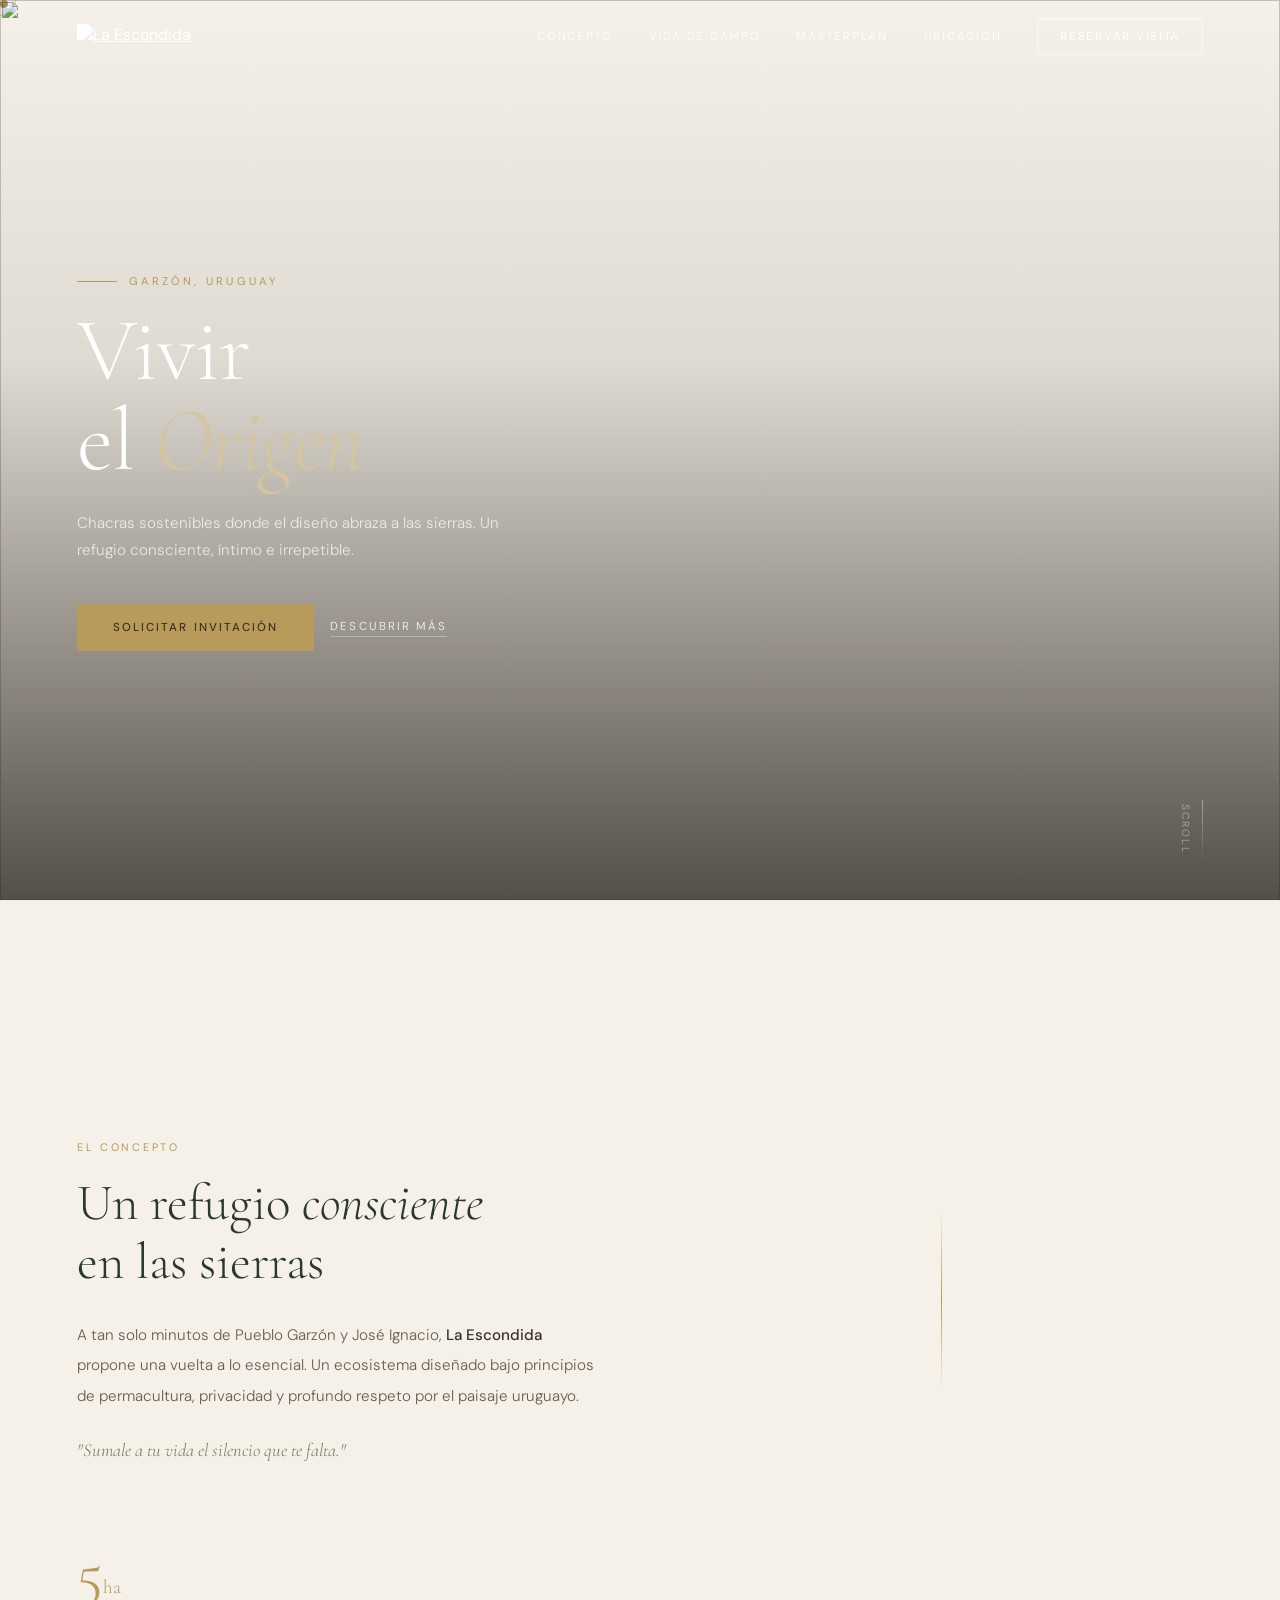
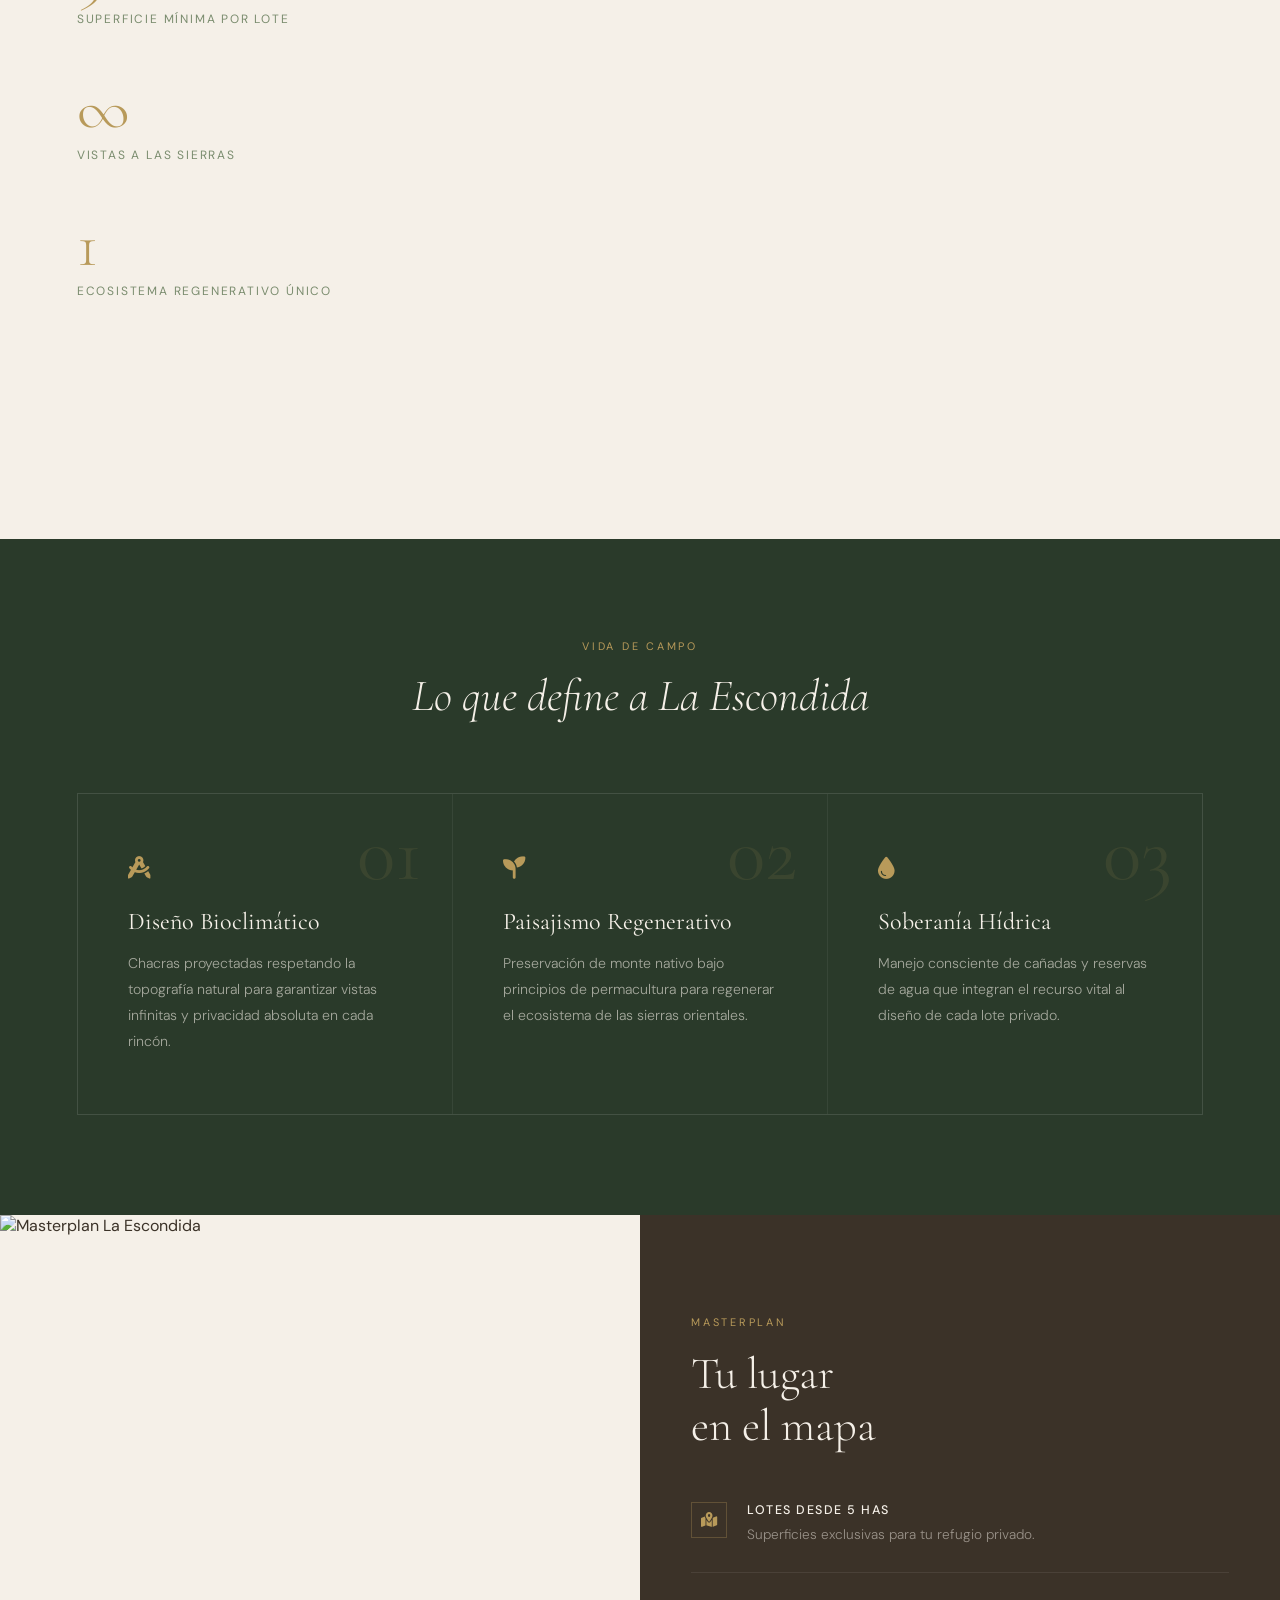
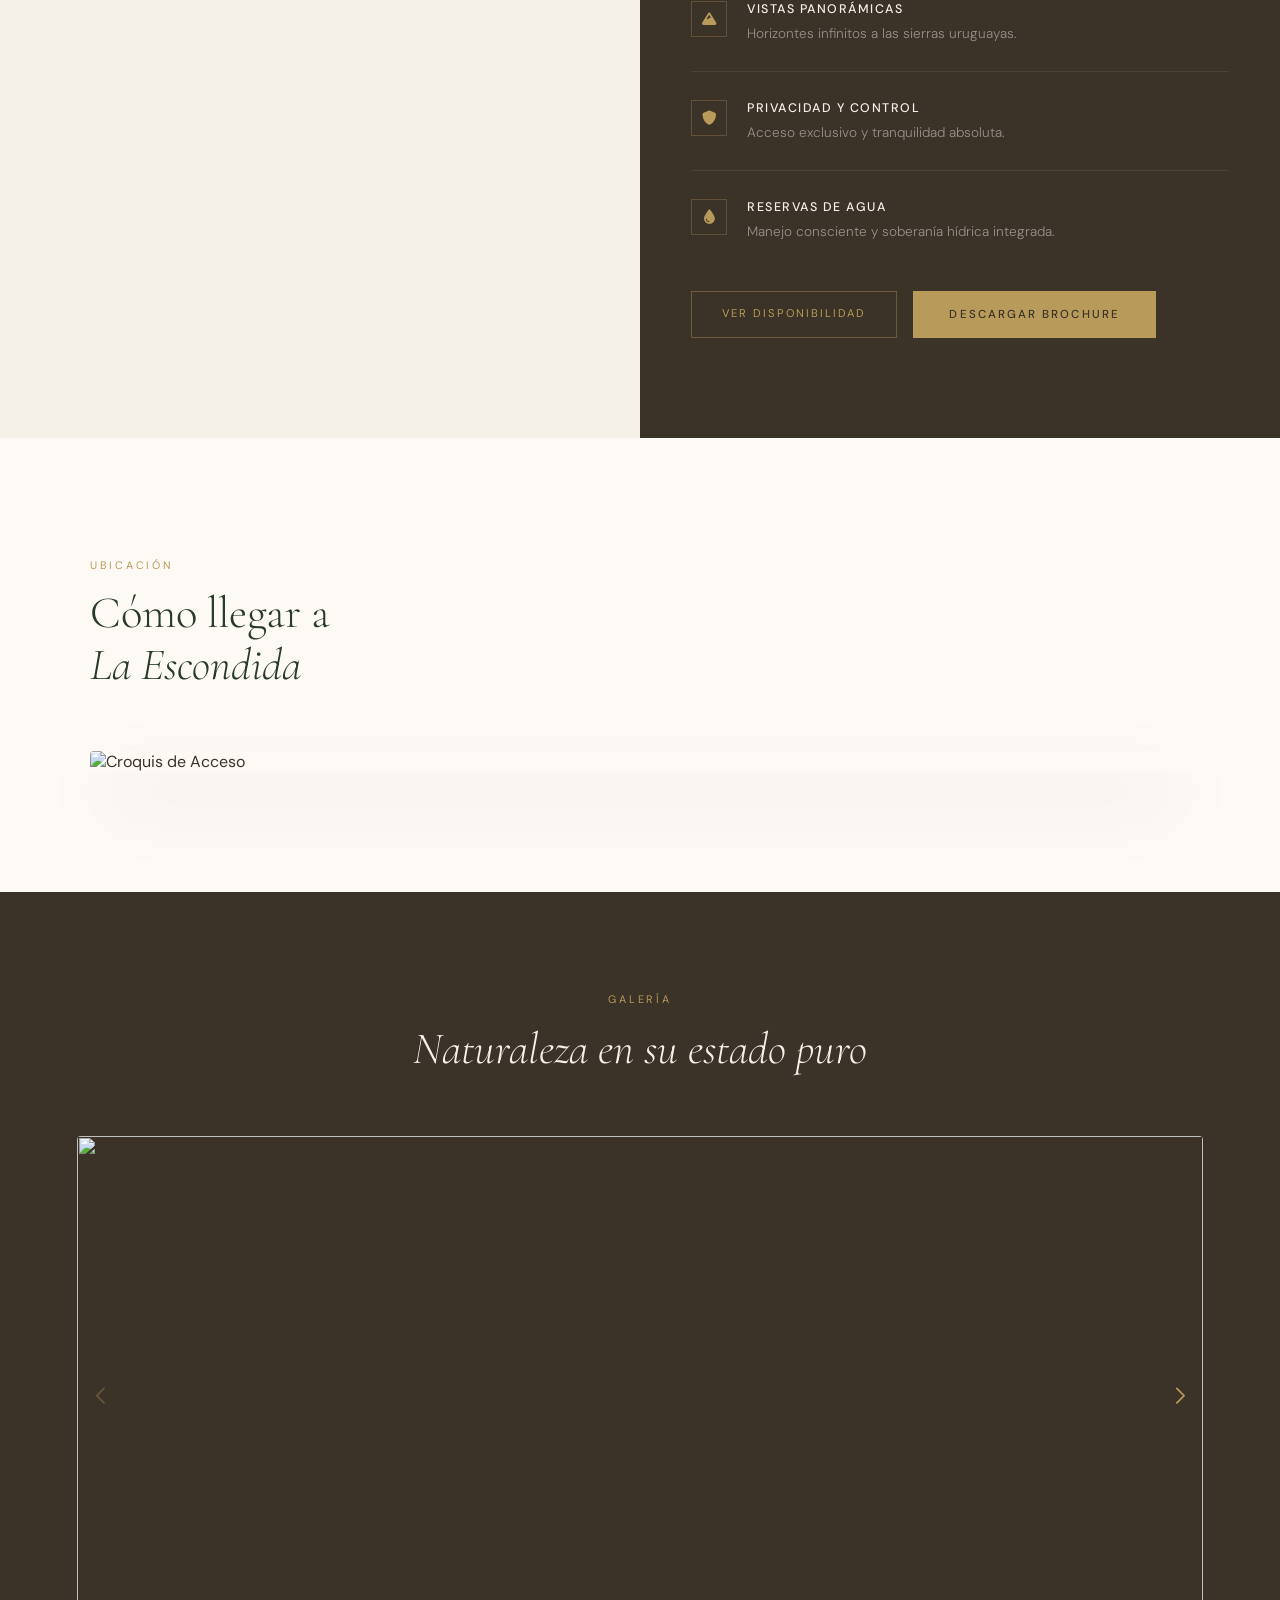
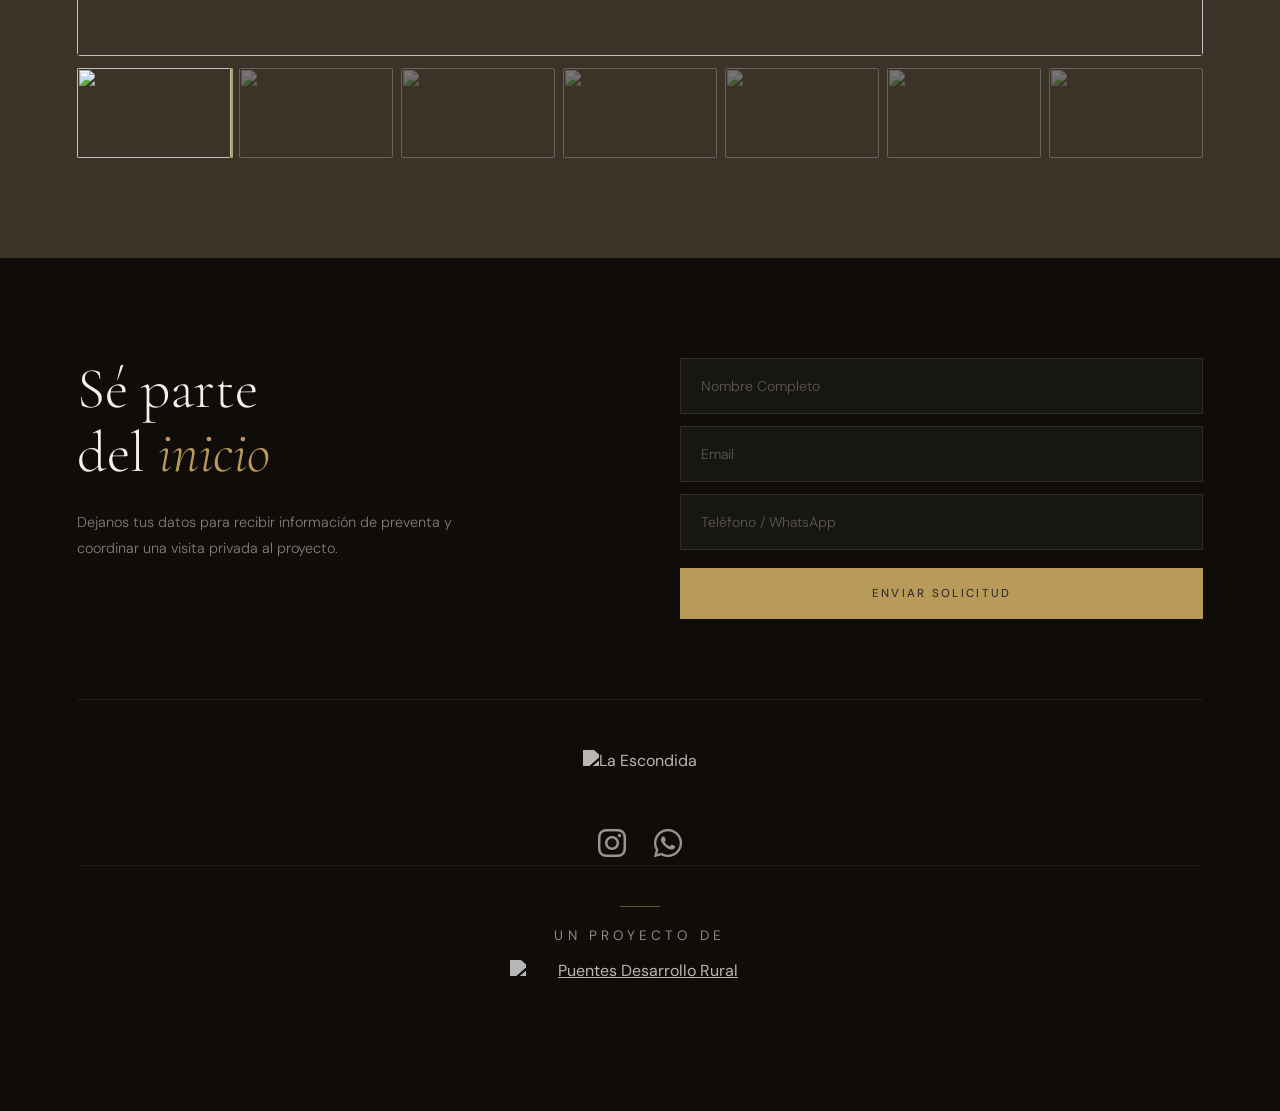
==== commit fe650a39: "Rename index (6).html to index.html" ====
--- a/index.html
+++ b/index.html
@@ -116,8 +116,8 @@
     .hero {
       height: 100vh;
       position: relative;
-      display: flex; align-items: flex-end;
-      padding: 8% 6%;
+      display: flex; align-items: center;
+      padding: 8% 6% 6%;
       overflow: hidden;
     }
     .hero-bg-img {
@@ -389,9 +389,7 @@
       display: block;
     }
     .masterplan-image::after {
-      content: '';
-      position: absolute; inset: 0;
-      background: linear-gradient(to right, transparent 40%, var(--earth) 95%);
+      content: none;
     }
     .masterplan-content {
       background: var(--earth);
@@ -590,27 +588,28 @@
       display: flex;
       flex-direction: column;
       align-items: center;
-      gap: 20px;
+      gap: 18px;
     }
     .footer-logo-socials > img { height: 55px; filter: brightness(0) invert(1) opacity(0.7); }
-    .footer-socials { display: flex; gap: 24px; }
+    .footer-socials { display: flex; gap: 28px; }
     .footer-socials a {
-      color: rgba(245,240,232,0.5);
-      font-size: 1.6rem;
+      color: rgba(245,240,232,0.6);
+      font-size: 2rem;
       transition: color 0.3s;
       text-decoration: none;
     }
     .footer-socials a:hover { color: var(--gold); }
+
     .puentes-section {
       text-align: center;
-      padding: 60px 6% 80px;
+      padding: 40px 6% 70px;
       background: #0F0C09;
       border-top: 1px solid rgba(245,240,232,0.06);
     }
     .puentes-divider {
       width: 40px; height: 1px;
       background: var(--gold);
-      margin: 0 auto 28px;
+      margin: 0 auto 20px;
       opacity: 0.5;
     }
     .puentes-label {
@@ -618,7 +617,7 @@
       letter-spacing: 0.3em;
       text-transform: uppercase;
       color: rgba(245,240,232,0.55);
-      margin-bottom: 24px;
+      margin-bottom: 16px;
     }
     .puentes-logo-big {
       height: auto;
@@ -653,7 +652,7 @@
       .amenity-card { padding: 40px 30px; }
       .masterplan { grid-template-columns: 1fr; }
       .masterplan-image { height: 350px; }
-      .masterplan-image::after { background: linear-gradient(to top, var(--earth) 10%, transparent 70%); }
+      .masterplan-image::after { content: none; }
       .masterplan-content { padding: 60px 6%; }
       .footer-top { grid-template-columns: 1fr; gap: 50px; }
       .nav-links { display: none; }
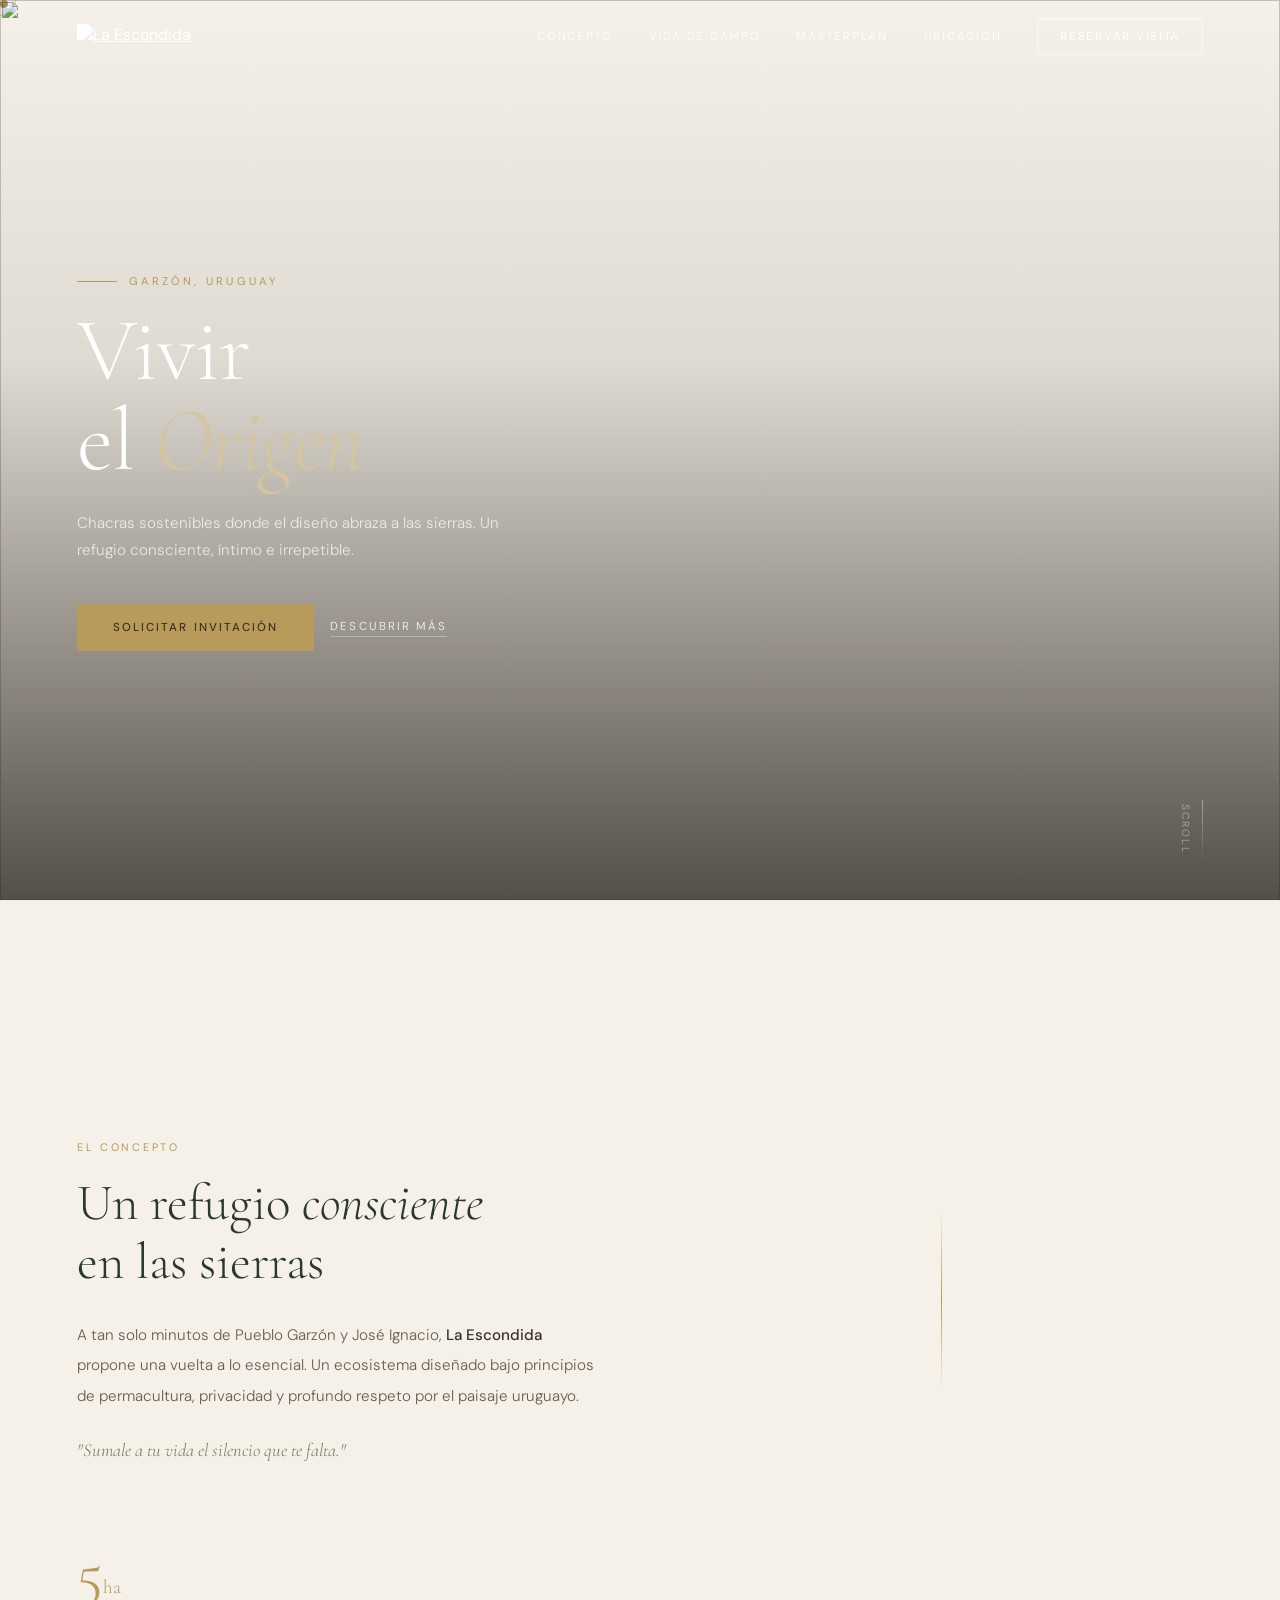
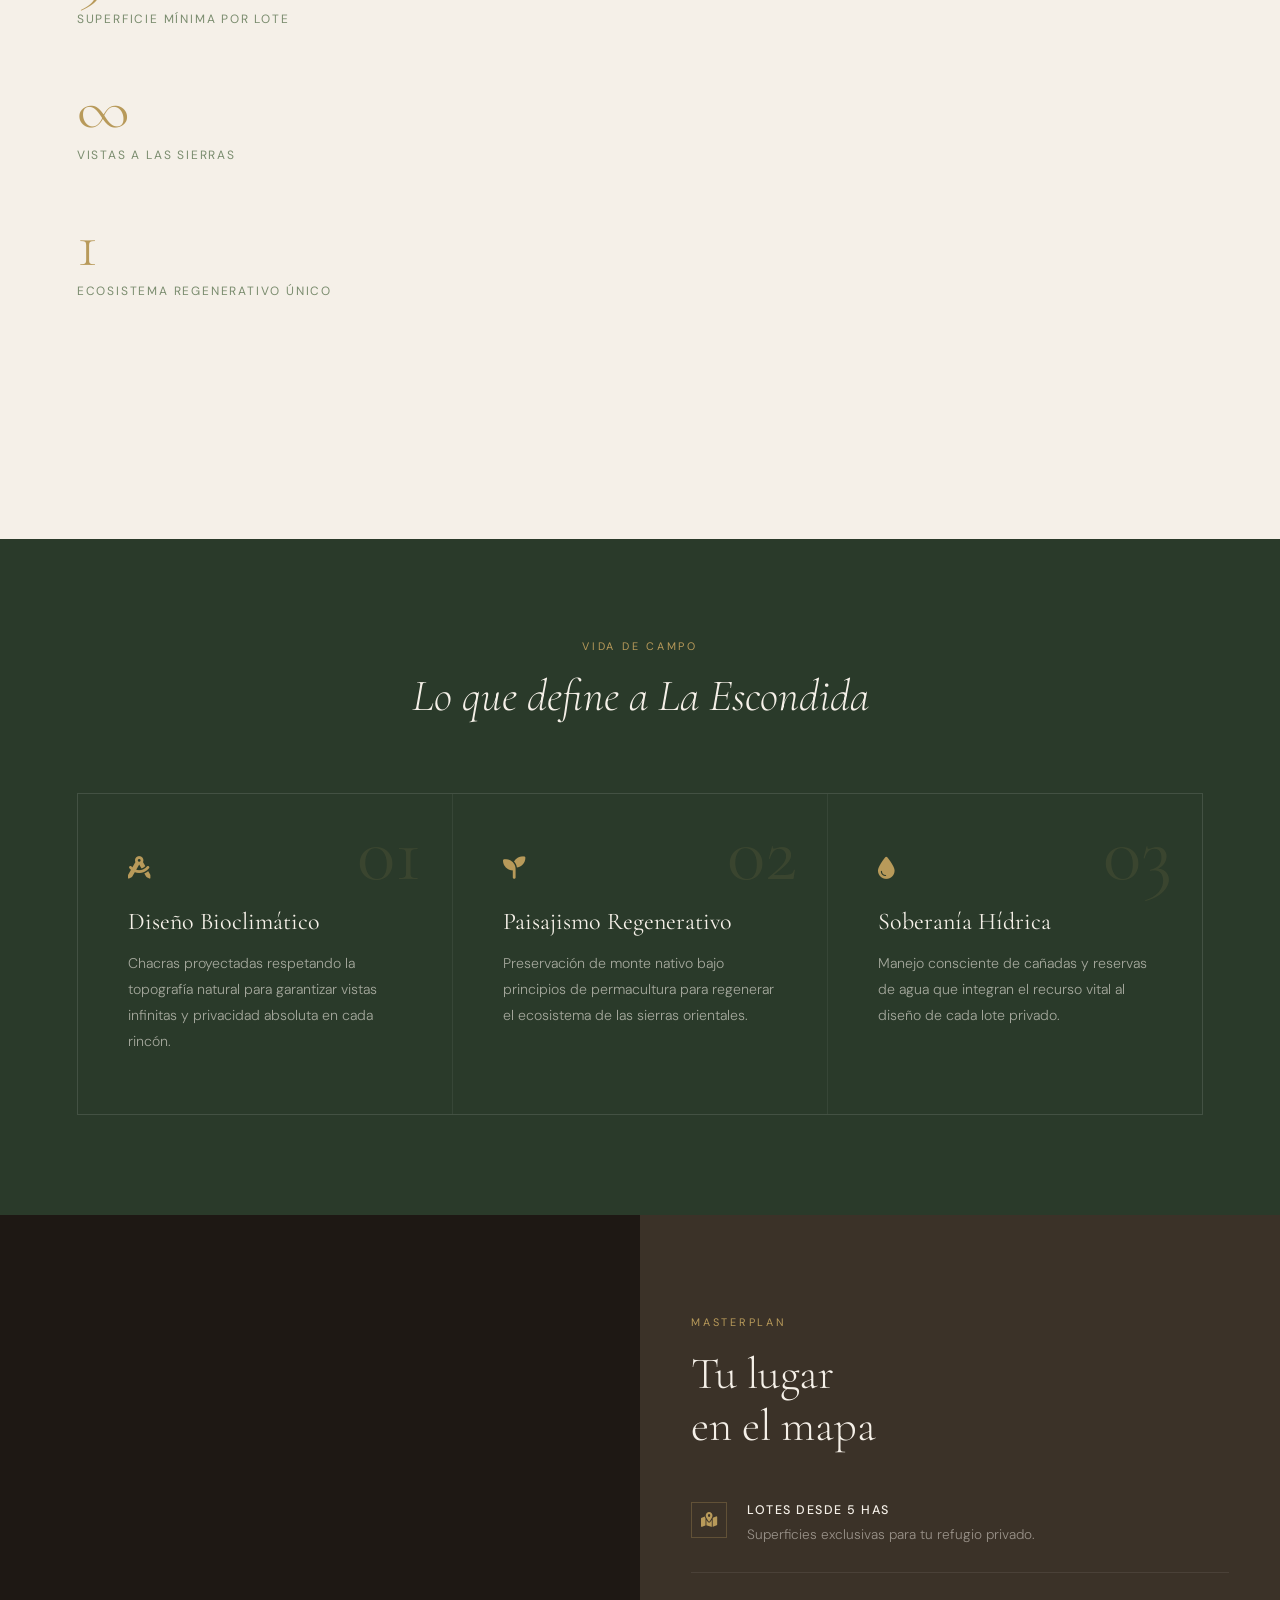
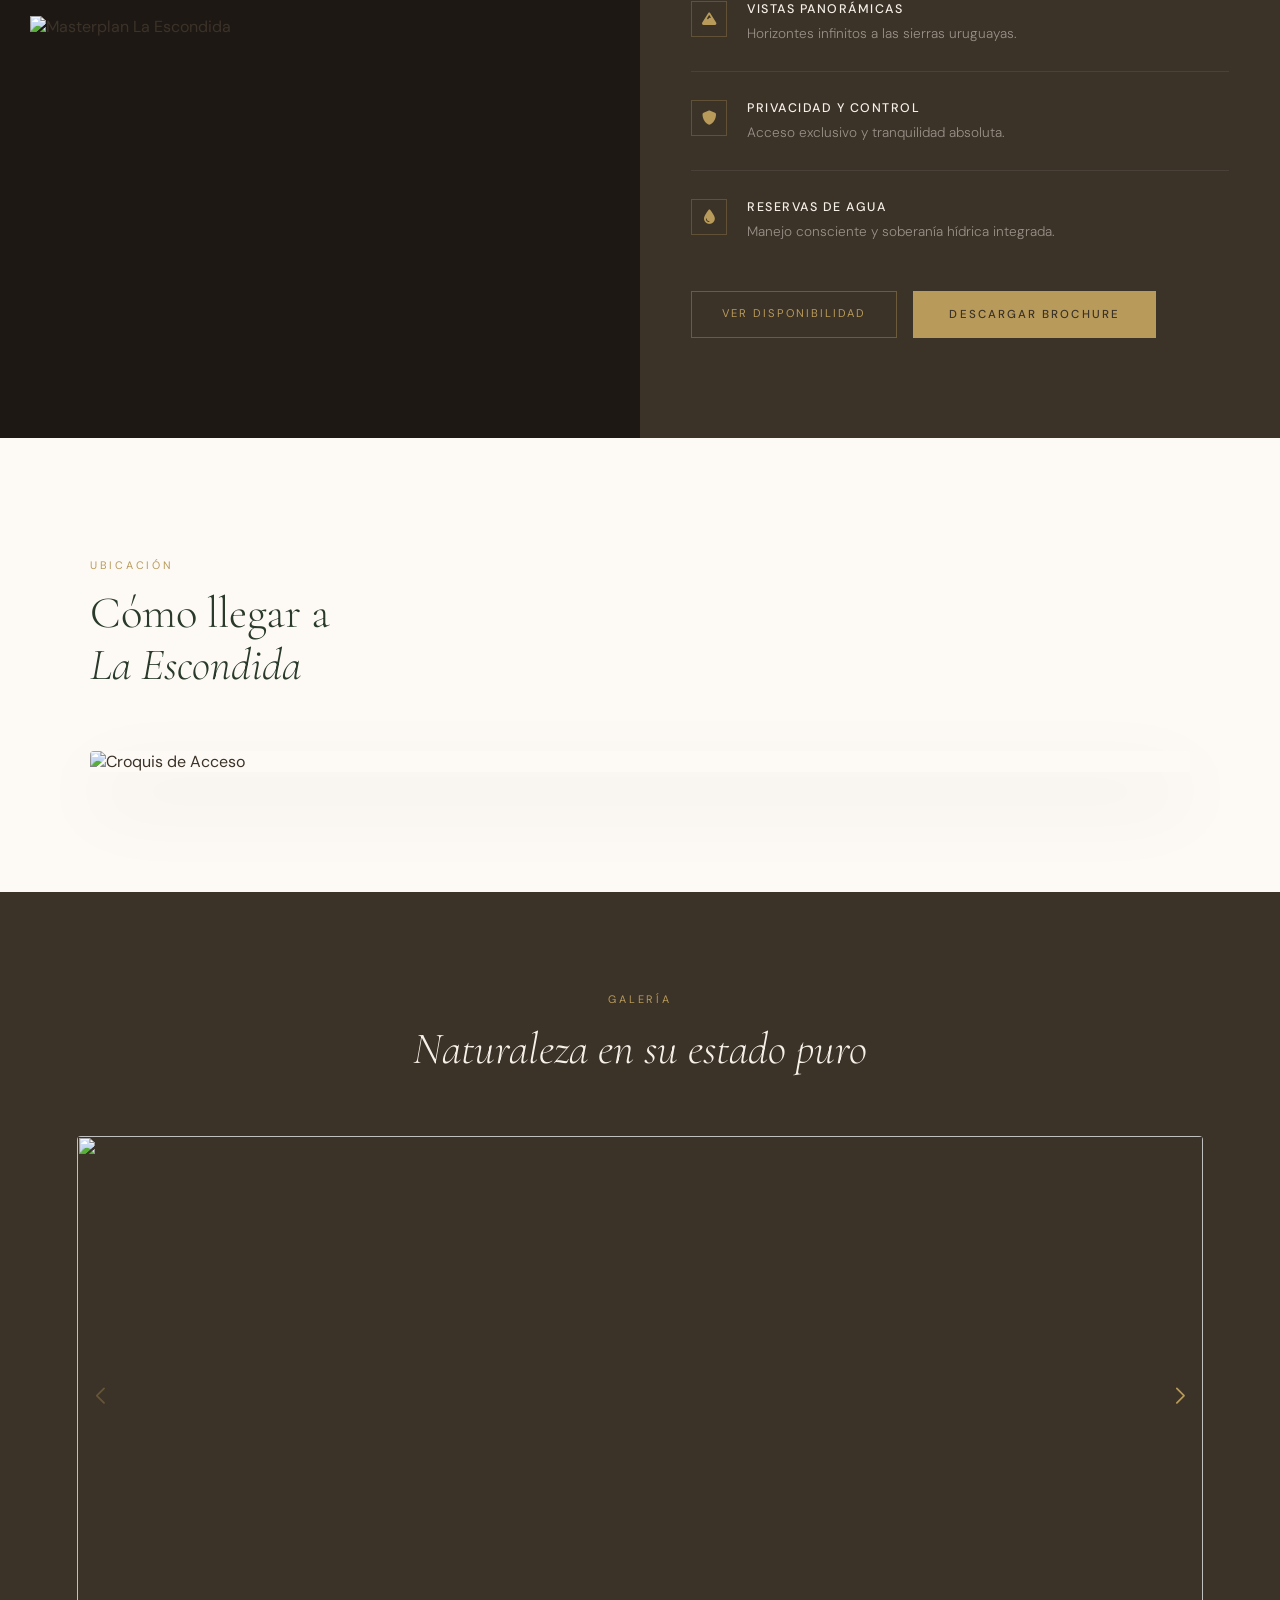
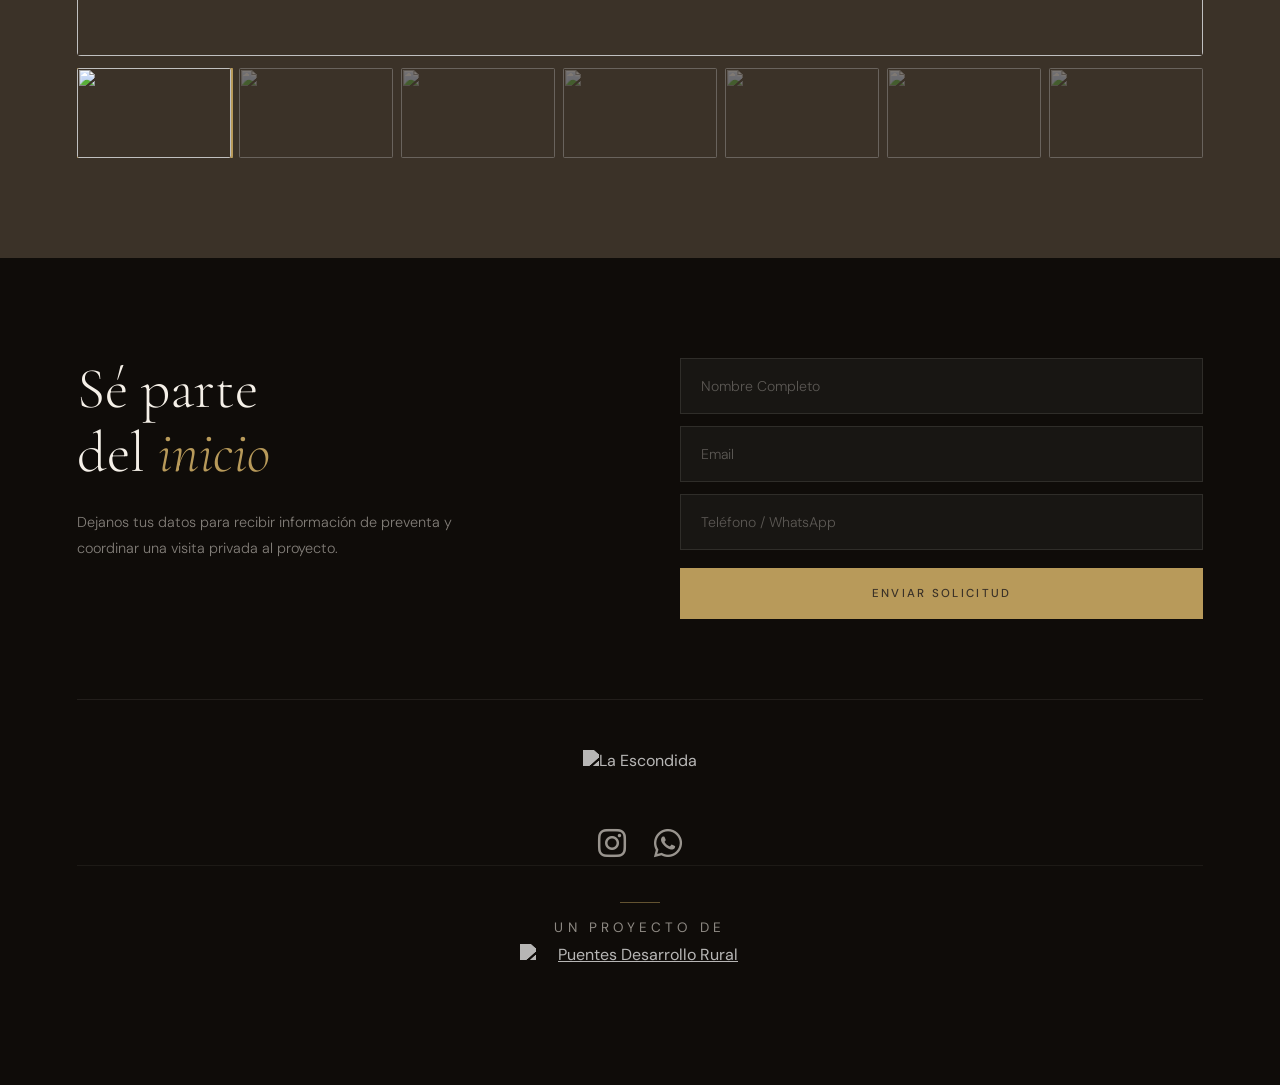
==== commit 3fc52376: "Rename index (7).html to index.html" ====
--- a/index.html
+++ b/index.html
@@ -377,15 +377,20 @@
       padding: 0;
       display: grid;
       grid-template-columns: 1fr 1fr;
-      min-height: 80vh;
+      align-items: stretch;
     }
     .masterplan-image {
       position: relative;
-      overflow: hidden;
+      background: #1e1814;
+      display: flex;
+      align-items: center;
+      justify-content: center;
+      padding: 30px;
     }
     .masterplan-image img {
-      width: 100%; height: 100%;
-      object-fit: cover;
+      width: 100%;
+      height: auto;
+      object-fit: contain;
       display: block;
     }
     .masterplan-image::after {
@@ -602,14 +607,14 @@
 
     .puentes-section {
       text-align: center;
-      padding: 40px 6% 70px;
+      padding: 36px 6% 60px;
       background: #0F0C09;
       border-top: 1px solid rgba(245,240,232,0.06);
     }
     .puentes-divider {
       width: 40px; height: 1px;
       background: var(--gold);
-      margin: 0 auto 20px;
+      margin: 0 auto 16px;
       opacity: 0.5;
     }
     .puentes-label {
@@ -617,11 +622,11 @@
       letter-spacing: 0.3em;
       text-transform: uppercase;
       color: rgba(245,240,232,0.55);
-      margin-bottom: 16px;
+      margin-bottom: 8px;
     }
     .puentes-logo-big {
       height: auto;
-      width: min(260px, 65vw);
+      width: min(240px, 60vw);
       filter: brightness(0) invert(1) opacity(0.7);
       transition: opacity 0.3s;
       display: block;
@@ -690,7 +695,8 @@
       .amenity-card { padding: 36px 24px; }
 
       /* Masterplan */
-      .masterplan-image { height: 260px; }
+      .masterplan-image { height: auto; padding: 20px; }
+      .masterplan-image img { object-fit: contain; height: auto; }
       .masterplan-content { padding: 50px 6%; }
       .masterplan-content h2 { font-size: 2rem; margin-bottom: 30px; }
       .specs-list { gap: 20px; margin-bottom: 30px; }
@@ -714,9 +720,8 @@
       /* Footer */
       footer { padding: 60px 6% 40px; }
       .footer-left h2 { font-size: 2.2rem; }
-      .footer-bottom { flex-direction: column; align-items: flex-start; gap: 24px; padding-top: 36px; }
-      .puentes-wrap { align-items: flex-start; }
-      .puentes-wrap img { height: 45px; }
+      .footer-bottom { align-items: center; padding-top: 36px; }
+      .footer-logo-socials { align-items: center; }
       .contact-form input { padding: 16px; font-size: 0.9rem; }
 
       /* Nav */
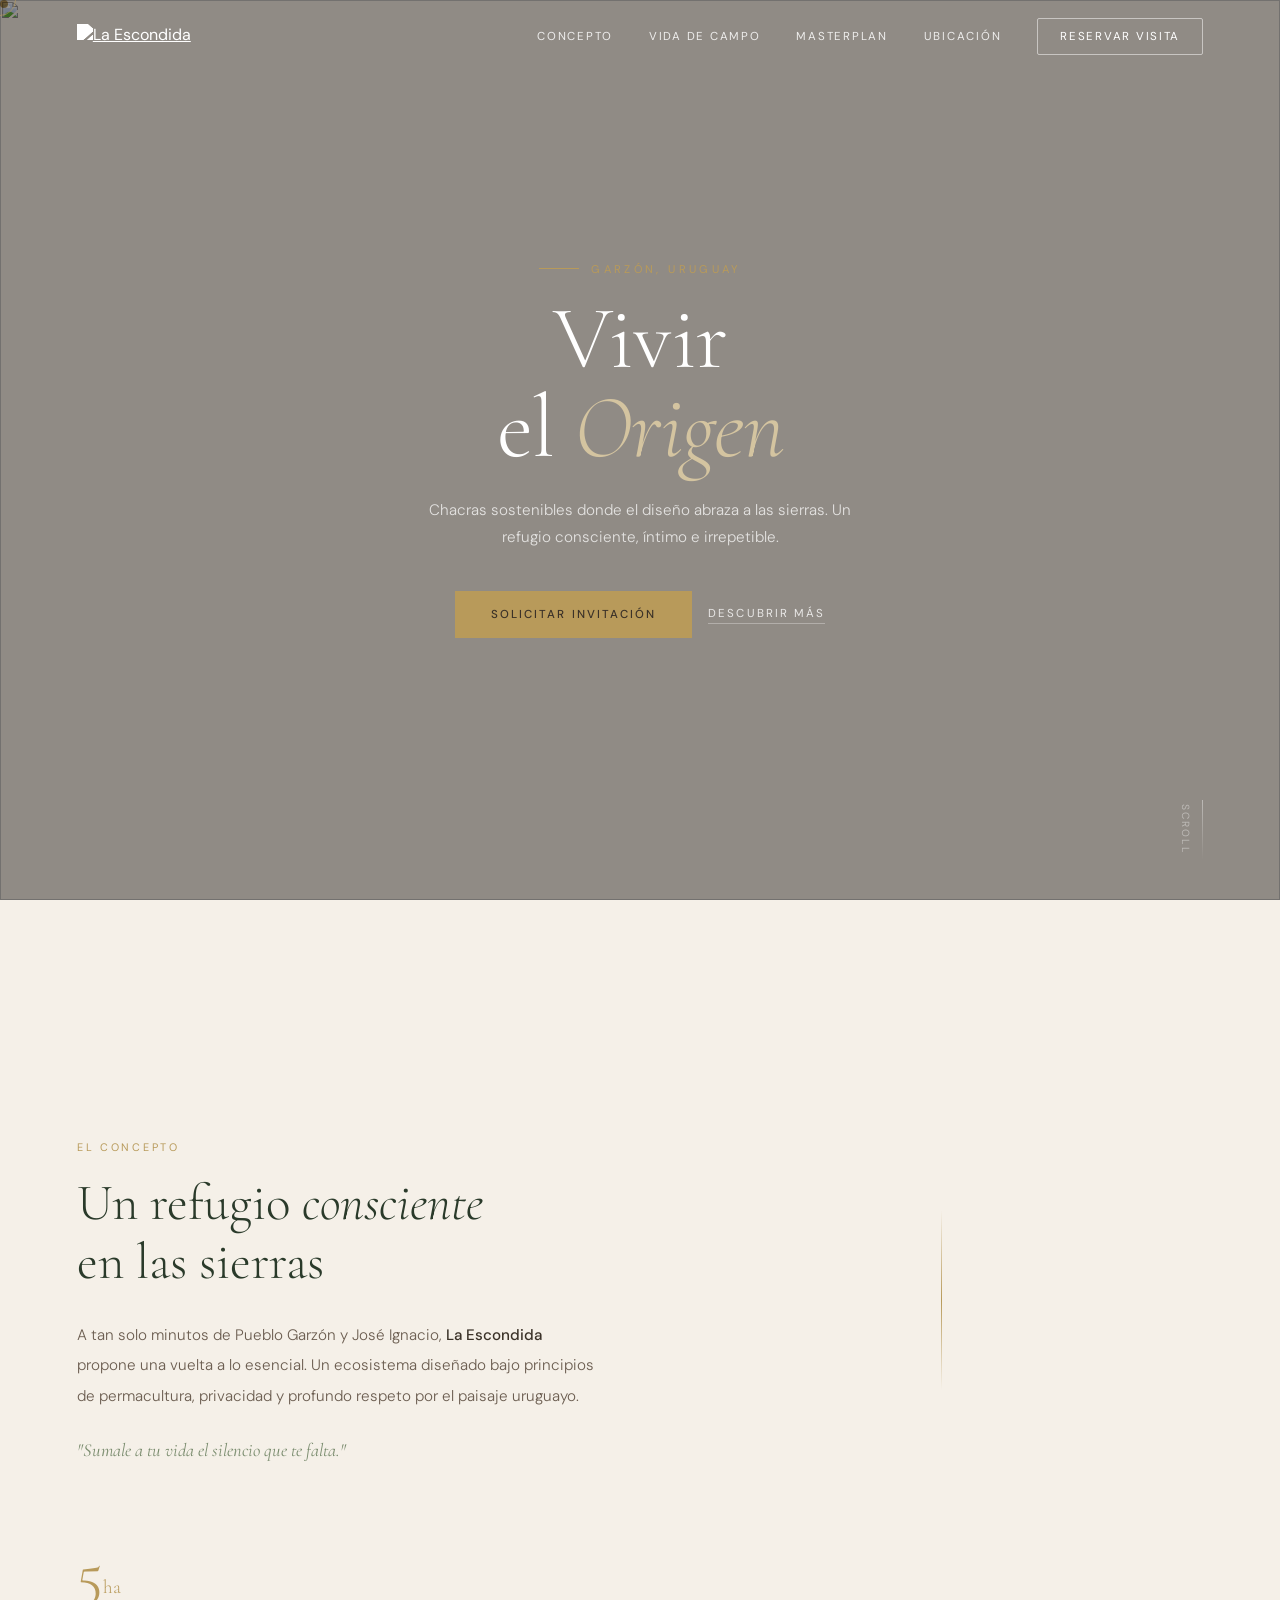
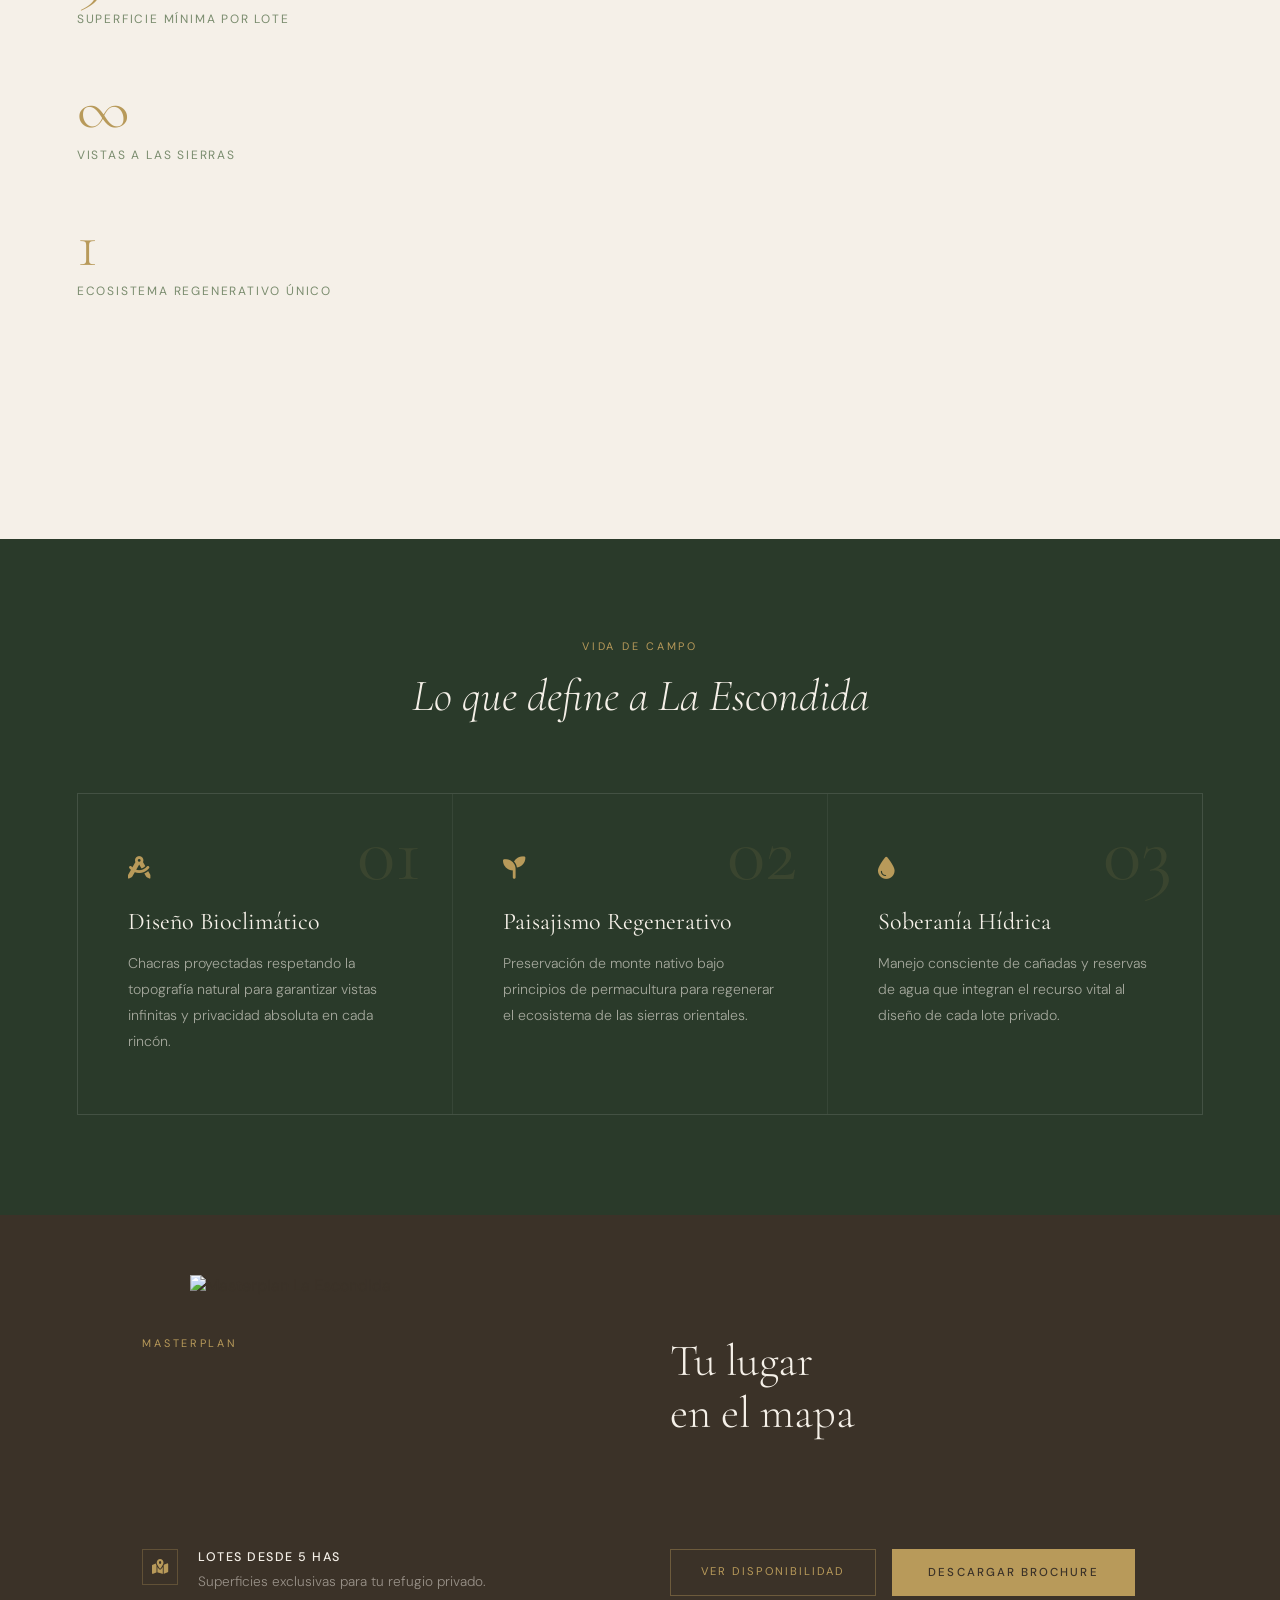
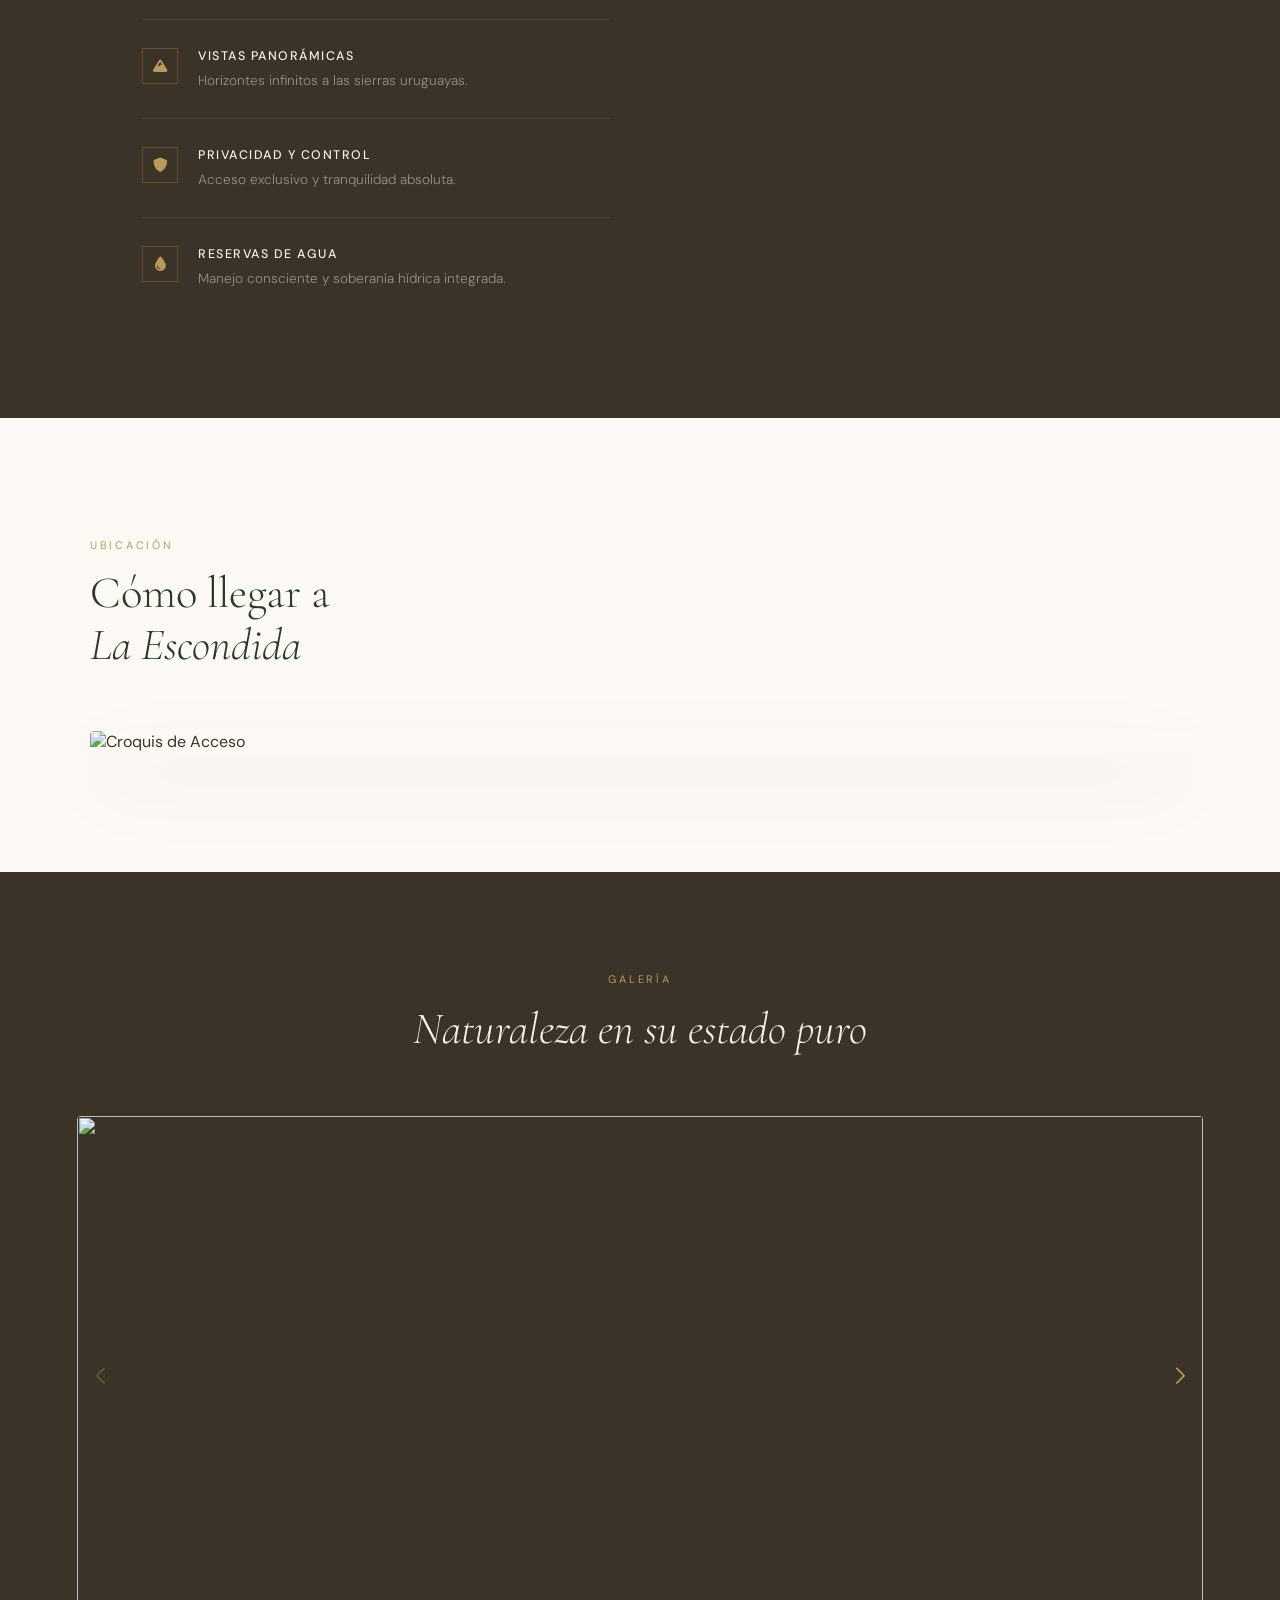
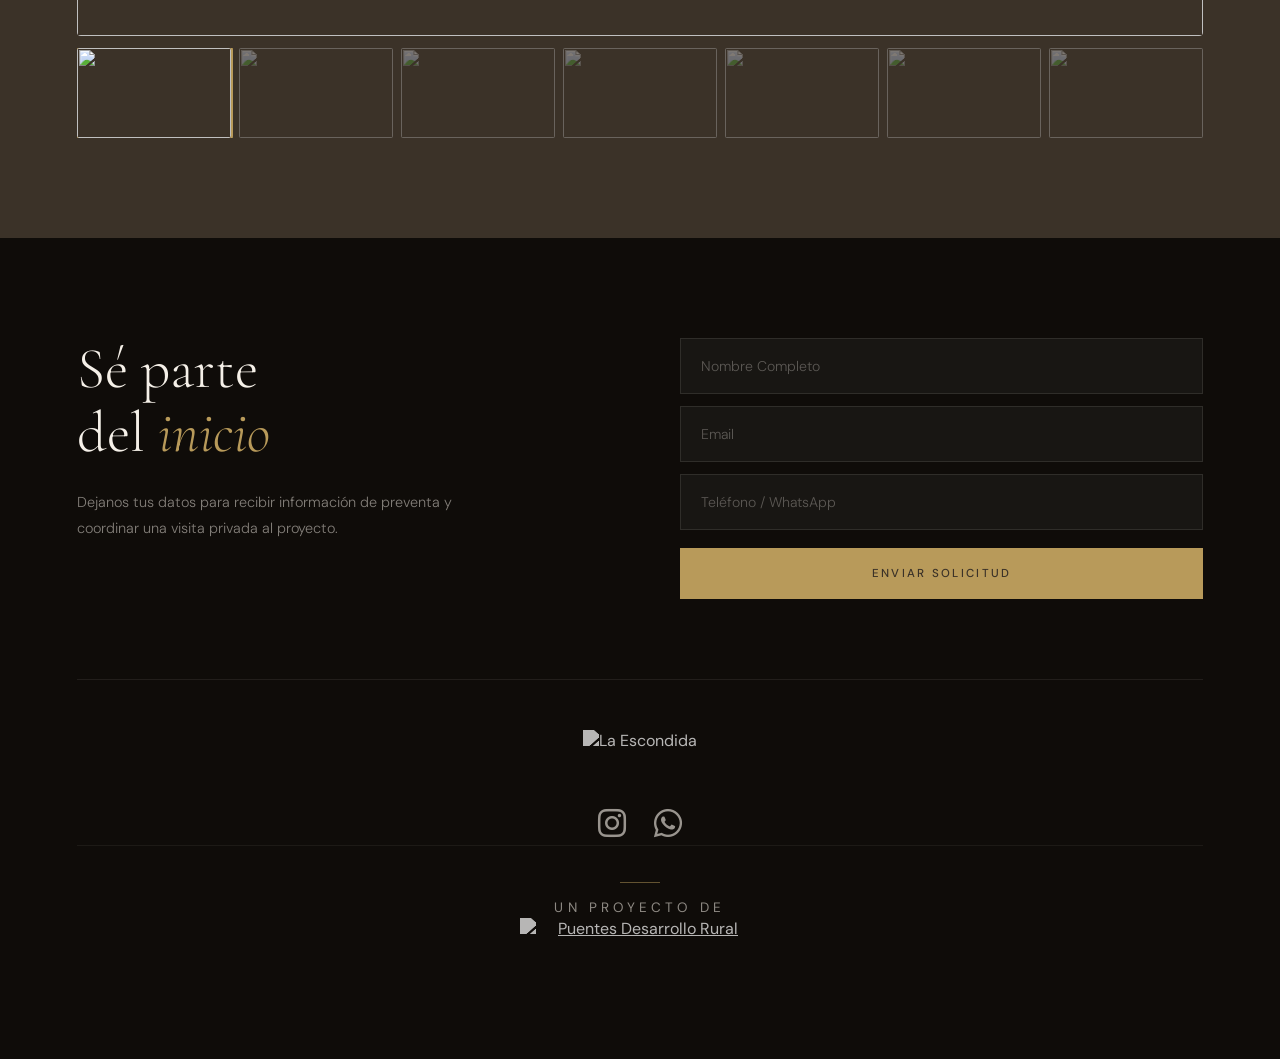
==== commit cf80a4cb: "Rename index (8).html to index.html" ====
--- a/index.html
+++ b/index.html
@@ -116,8 +116,11 @@
     .hero {
       height: 100vh;
       position: relative;
-      display: flex; align-items: center;
-      padding: 8% 6% 6%;
+      display: flex;
+      align-items: center;
+      justify-content: center;
+      text-align: center;
+      padding: 6%;
       overflow: hidden;
     }
     .hero-bg-img {
@@ -130,13 +133,13 @@
     .hero::before {
       content: '';
       position: absolute; inset: 0;
-      background: linear-gradient(to top, rgba(30,24,18,0.75) 0%, rgba(30,24,18,0.1) 60%, transparent 100%);
+      background: rgba(20,16,12,0.45);
       z-index: 1;
     }
     .hero-content {
       position: relative; z-index: 2;
       color: white;
-      max-width: 680px;
+      max-width: 720px;
     }
     .hero-eyebrow {
       font-size: 0.7rem;
@@ -144,7 +147,7 @@
       text-transform: uppercase;
       color: var(--gold);
       margin-bottom: 18px;
-      display: flex; align-items: center; gap: 12px;
+      display: flex; align-items: center; justify-content: center; gap: 12px;
     }
     .hero-eyebrow::before {
       content: '';
@@ -168,10 +171,10 @@
       line-height: 1.8;
       color: rgba(255,255,255,0.75);
       max-width: 460px;
-      margin-bottom: 40px;
-      font-weight: 300;
-    }
-    .hero-actions { display: flex; gap: 16px; flex-wrap: wrap; align-items: center; }
+      margin: 0 auto 40px;
+      font-weight: 300;
+    }
+    .hero-actions { display: flex; gap: 16px; flex-wrap: wrap; align-items: center; justify-content: center; }
     .btn-primary {
       background: var(--gold);
       color: var(--earth);
@@ -375,20 +378,21 @@
     /* ─── MASTERPLAN ─── */
     .masterplan {
       padding: 0;
-      display: grid;
-      grid-template-columns: 1fr 1fr;
-      align-items: stretch;
+      display: flex;
+      flex-direction: column;
+      background: var(--earth);
     }
     .masterplan-image {
       position: relative;
-      background: #1e1814;
+      background: var(--earth);
       display: flex;
       align-items: center;
       justify-content: center;
-      padding: 30px;
+      padding: 60px 8% 20px;
     }
     .masterplan-image img {
       width: 100%;
+      max-width: 900px;
       height: auto;
       object-fit: contain;
       display: block;
@@ -398,12 +402,16 @@
     }
     .masterplan-content {
       background: var(--earth);
-      padding: 100px 8%;
-      display: flex;
-      flex-direction: column;
-      justify-content: center;
-    }
-    .masterplan-content .section-label { color: var(--gold); margin-bottom: 20px; }
+      padding: 20px 8% 80px;
+      display: grid;
+      grid-template-columns: 1fr 1fr;
+      gap: 60px;
+      max-width: 1200px;
+      margin: 0 auto;
+      width: 100%;
+      align-items: start;
+    }
+    .masterplan-content .section-label { color: var(--gold); margin-bottom: 16px; display: block; }
     .masterplan-content h2 {
       font-family: var(--serif);
       font-size: clamp(2.2rem, 3.5vw, 3.2rem);
@@ -622,7 +630,7 @@
       letter-spacing: 0.3em;
       text-transform: uppercase;
       color: rgba(245,240,232,0.55);
-      margin-bottom: 8px;
+      margin-bottom: 2px;
     }
     .puentes-logo-big {
       height: auto;
@@ -695,12 +703,11 @@
       .amenity-card { padding: 36px 24px; }
 
       /* Masterplan */
-      .masterplan-image { height: auto; padding: 20px; }
-      .masterplan-image img { object-fit: contain; height: auto; }
-      .masterplan-content { padding: 50px 6%; }
-      .masterplan-content h2 { font-size: 2rem; margin-bottom: 30px; }
-      .specs-list { gap: 20px; margin-bottom: 30px; }
-      .spec-row { padding-bottom: 20px; }
+      .masterplan-image { padding: 40px 6% 10px; }
+      .masterplan-content { grid-template-columns: 1fr; gap: 0; padding: 10px 6% 60px; }
+      .masterplan-content h2 { font-size: 2rem; margin-bottom: 24px; }
+      .specs-list { gap: 18px; margin-bottom: 24px; }
+      .spec-row { padding-bottom: 18px; }
       .masterplan-btns { flex-direction: column; }
       .masterplan-btns a { text-align: center; }
       .btn-outline-light { padding: 14px 20px; }
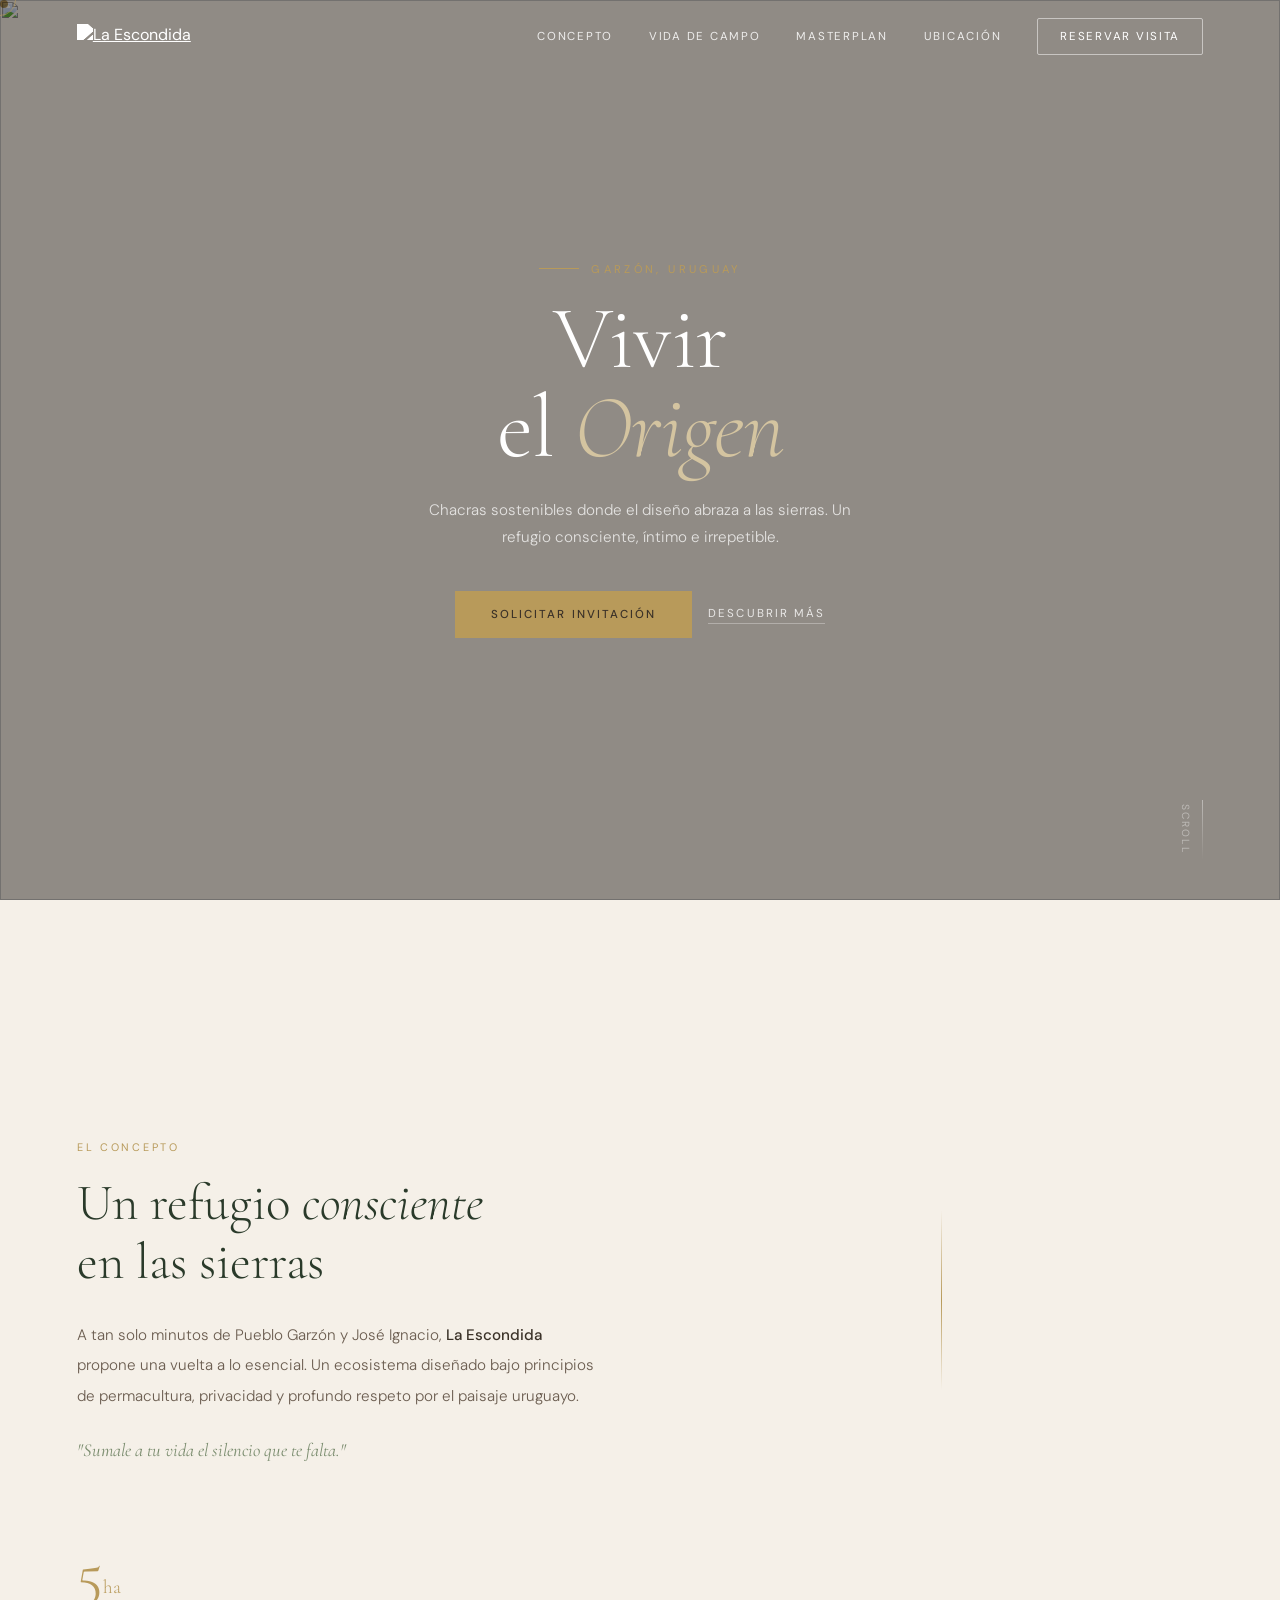
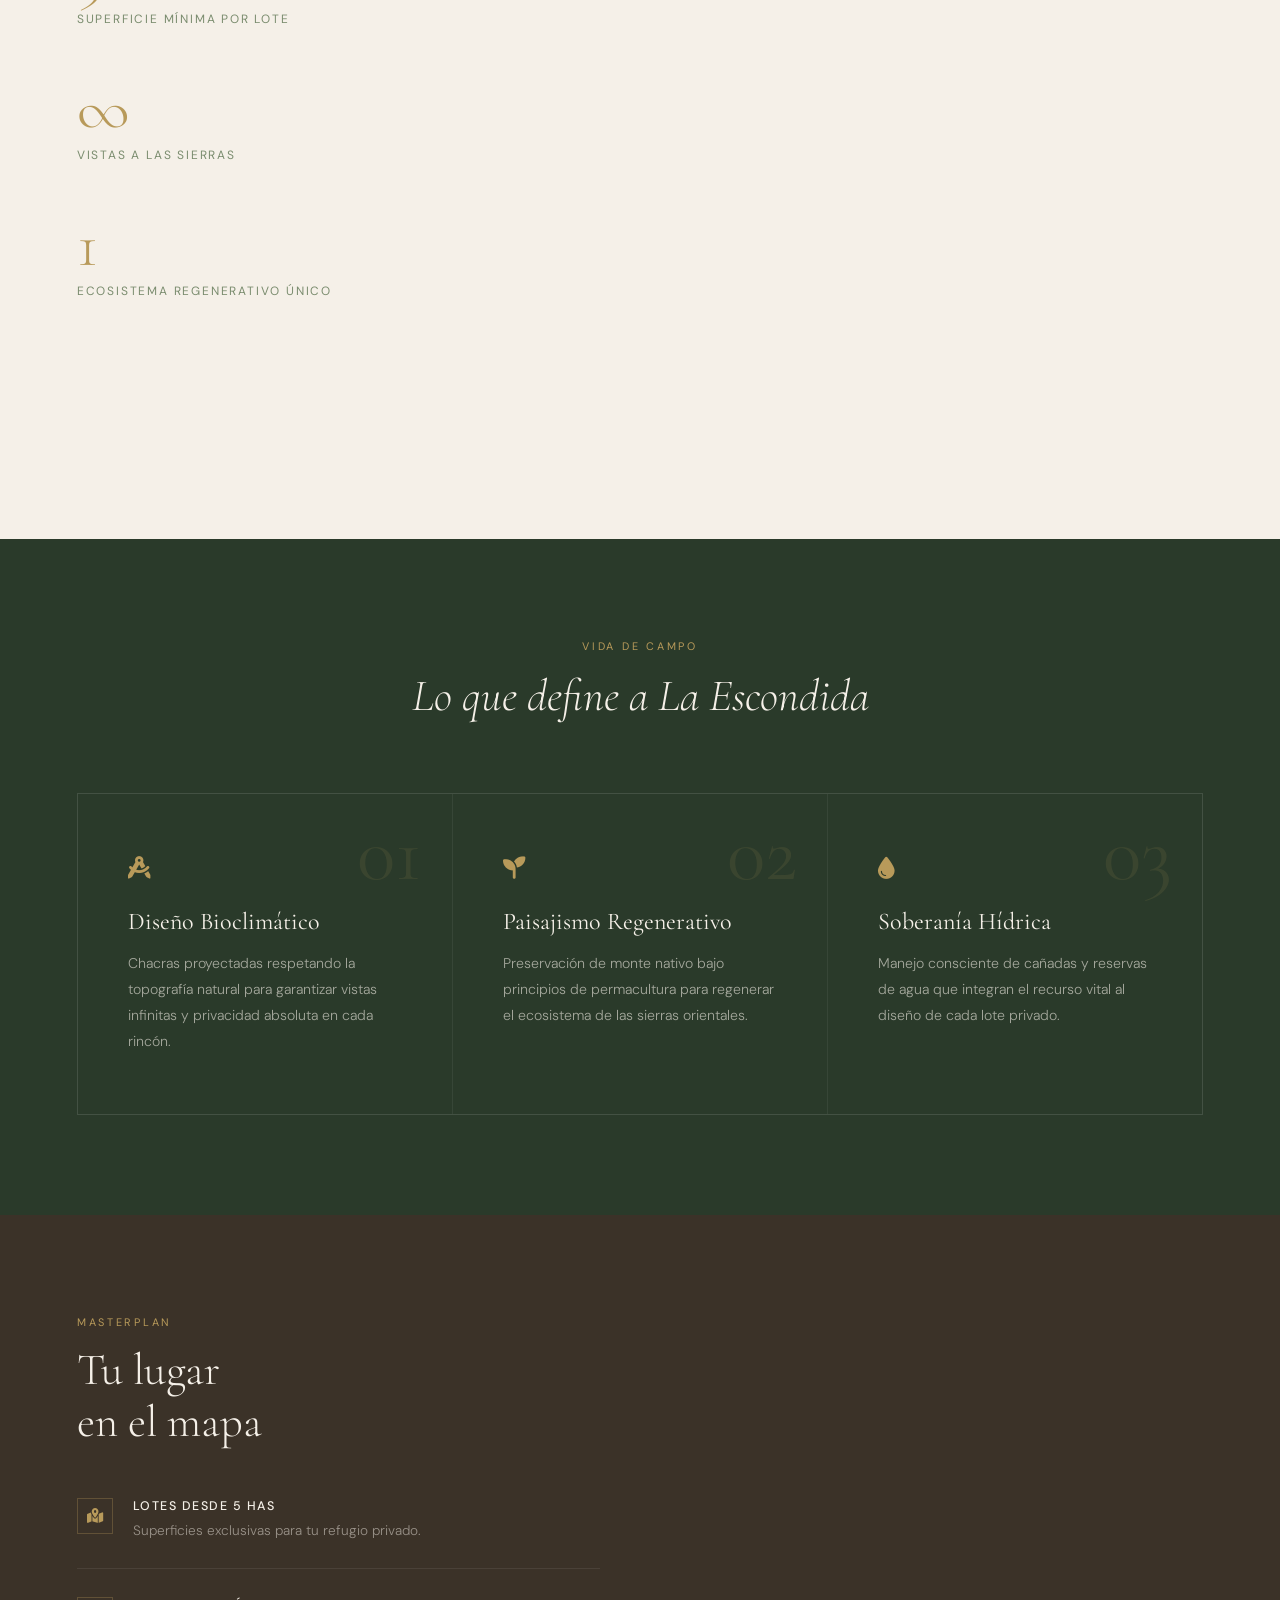
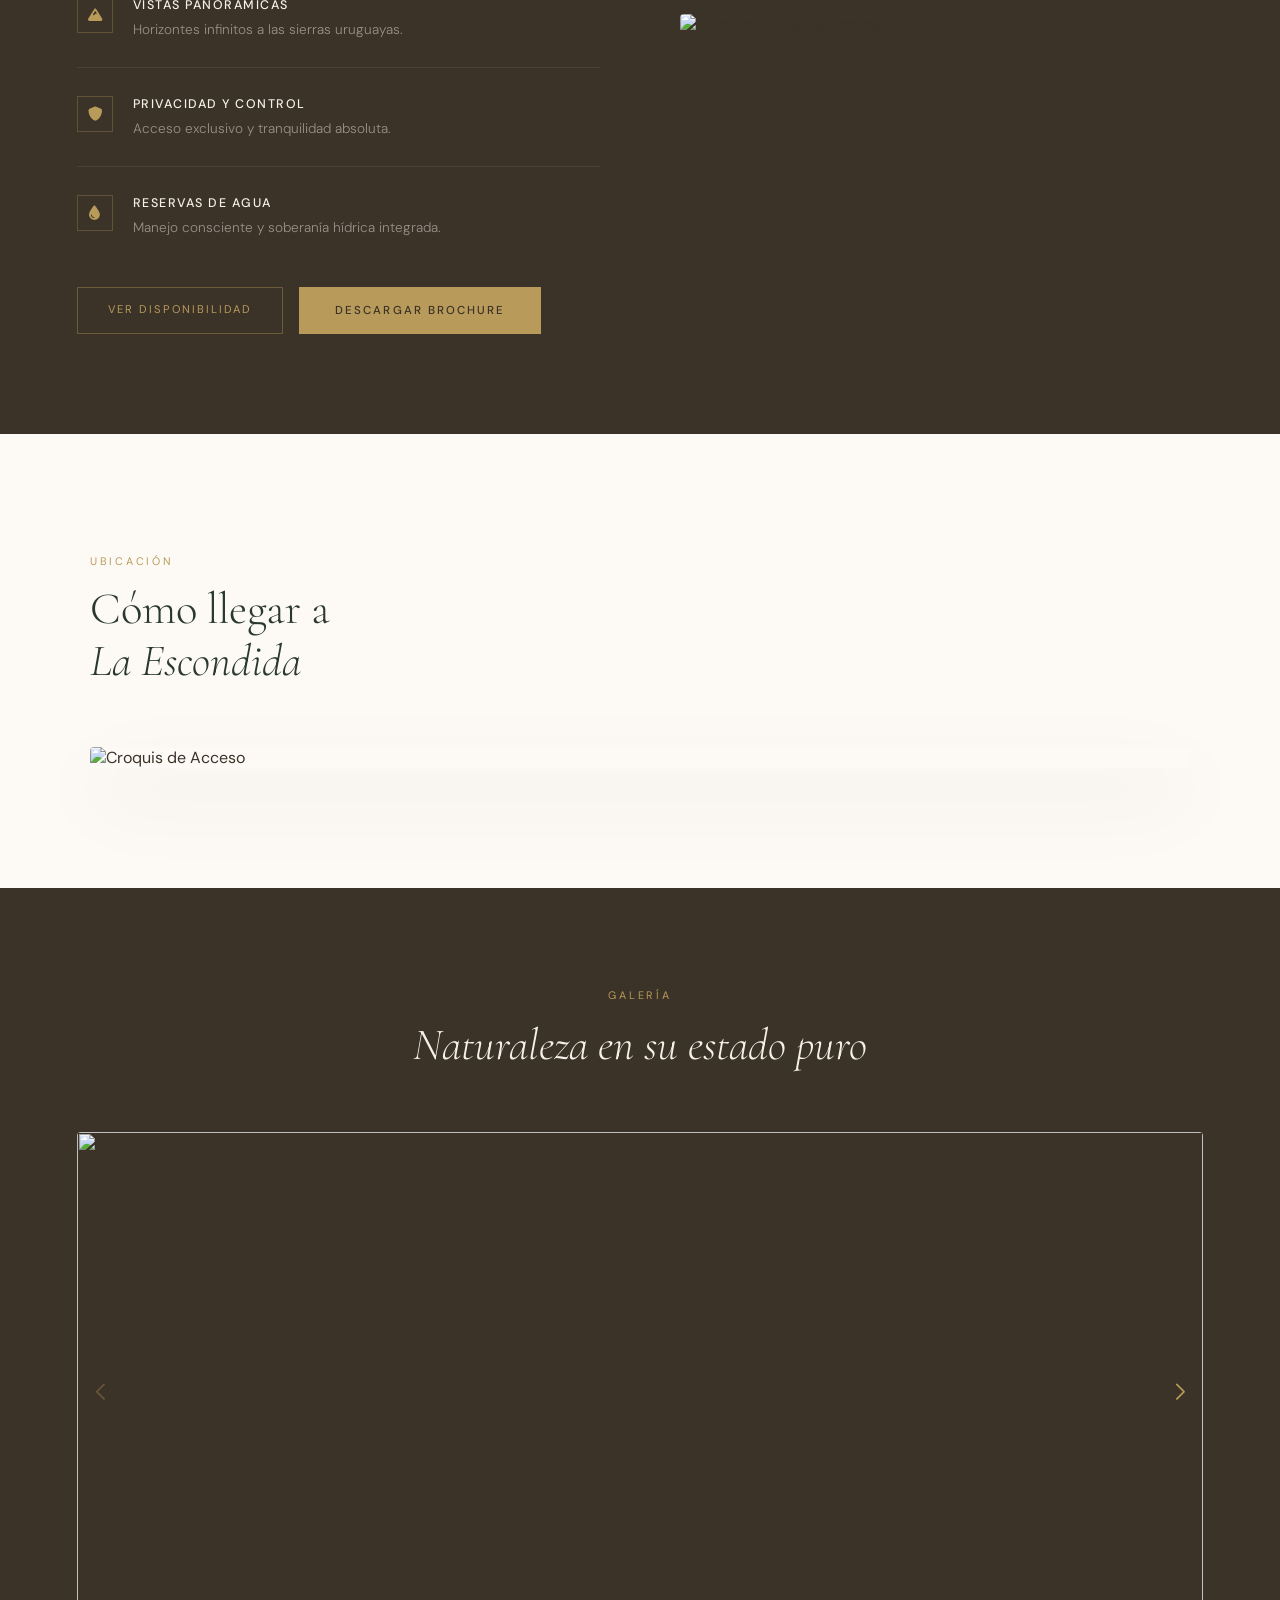
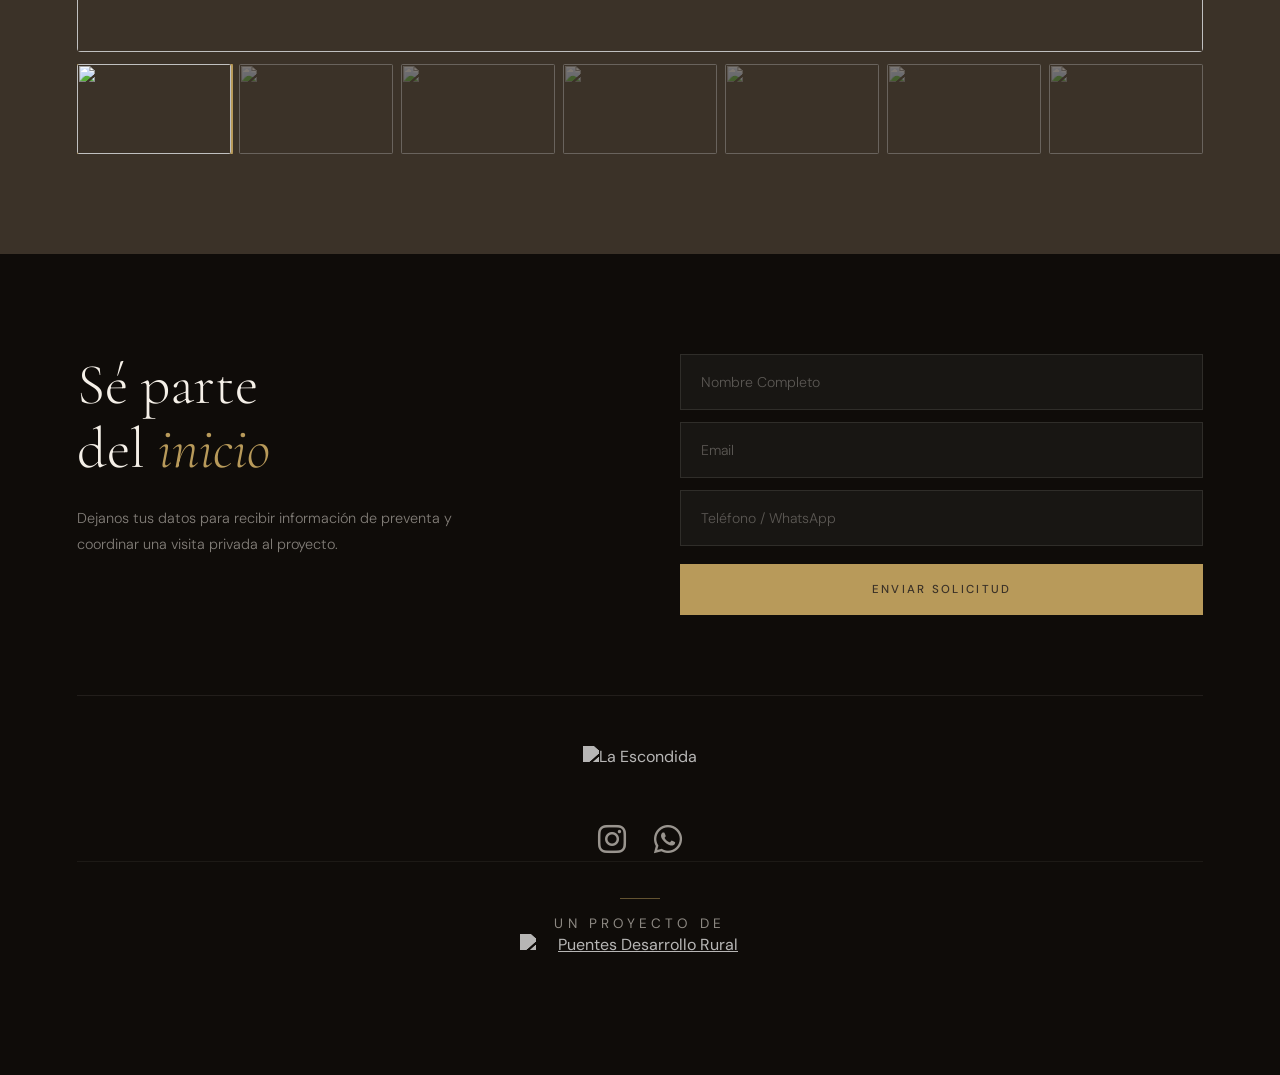
==== commit 2ee95cf3: "Rename index (9).html to index.html" ====
--- a/index.html
+++ b/index.html
@@ -377,39 +377,32 @@
 
     /* ─── MASTERPLAN ─── */
     .masterplan {
-      padding: 0;
-      display: flex;
-      flex-direction: column;
       background: var(--earth);
-    }
-    .masterplan-image {
-      position: relative;
-      background: var(--earth);
-      display: flex;
-      align-items: center;
-      justify-content: center;
-      padding: 60px 8% 20px;
-    }
-    .masterplan-image img {
-      width: 100%;
-      max-width: 900px;
-      height: auto;
-      object-fit: contain;
-      display: block;
-    }
-    .masterplan-image::after {
-      content: none;
+      padding: 100px 6%;
     }
     .masterplan-content {
-      background: var(--earth);
-      padding: 20px 8% 80px;
+      max-width: 1200px;
+      margin: 0 auto;
       display: grid;
       grid-template-columns: 1fr 1fr;
-      gap: 60px;
-      max-width: 1200px;
-      margin: 0 auto;
+      gap: 80px;
+      align-items: center;
+    }
+    .masterplan-left { }
+    .masterplan-right img {
       width: 100%;
-      align-items: start;
+      height: auto;
+      display: block;
+      border-radius: 4px;
+    }
+    .masterplan-content .section-label { color: var(--gold); margin-bottom: 16px; display: block; }
+    .masterplan-content h2 {
+      font-family: var(--serif);
+      font-size: clamp(2.2rem, 3.5vw, 3.2rem);
+      font-weight: 300;
+      color: var(--cream);
+      margin-bottom: 40px;
+      line-height: 1.15;
     }
     .masterplan-content .section-label { color: var(--gold); margin-bottom: 16px; display: block; }
     .masterplan-content h2 {
@@ -685,7 +678,7 @@
     /* ─── MOBILE ─── */
     @media (max-width: 600px) {
       /* Hero */
-      .hero { padding: 0 6% 50px; align-items: flex-end; }
+      .hero { padding: 6%; align-items: center; }
       .hero h1 { font-size: 3rem; }
       .hero-desc { font-size: 0.88rem; }
       .hero-actions { flex-direction: column; align-items: flex-start; gap: 14px; }
@@ -703,14 +696,19 @@
       .amenity-card { padding: 36px 24px; }
 
       /* Masterplan */
-      .masterplan-image { padding: 40px 6% 10px; }
-      .masterplan-content { grid-template-columns: 1fr; gap: 0; padding: 10px 6% 60px; }
+      .masterplan { padding: 60px 6%; }
+      .masterplan-content { grid-template-columns: 1fr; gap: 40px; }
       .masterplan-content h2 { font-size: 2rem; margin-bottom: 24px; }
       .specs-list { gap: 18px; margin-bottom: 24px; }
       .spec-row { padding-bottom: 18px; }
       .masterplan-btns { flex-direction: column; }
       .masterplan-btns a { text-align: center; }
       .btn-outline-light { padding: 14px 20px; }
+
+      /* Hero */
+      .hero h1 { font-size: 3.2rem; }
+      .hero-actions { justify-content: center; }
+      .btn-primary { width: auto; }
 
       /* Ubicación */
       .ubicacion { padding: 60px 6%; }
@@ -883,45 +881,47 @@
 
   <!-- Masterplan -->
   <section id="masterplan" class="masterplan">
-    <div class="masterplan-image">
-      <img referrerpolicy="no-referrer" src="https://i.ibb.co/TMLxsJvr/Brochure-4-3-Instagram-Post-45.png" alt="Masterplan La Escondida">
-    </div>
     <div class="masterplan-content">
-      <div class="section-label">Masterplan</div>
-      <h2>Tu lugar<br>en el mapa</h2>
-      <div class="specs-list">
-        <div class="spec-row">
-          <div class="spec-icon-wrap"><i class="fa-solid fa-map-location-dot"></i></div>
-          <div class="spec-info">
-            <strong>Lotes desde 5 Has</strong>
-            <span>Superficies exclusivas para tu refugio privado.</span>
+      <div class="masterplan-left">
+        <div class="section-label">Masterplan</div>
+        <h2>Tu lugar<br>en el mapa</h2>
+        <div class="specs-list">
+          <div class="spec-row">
+            <div class="spec-icon-wrap"><i class="fa-solid fa-map-location-dot"></i></div>
+            <div class="spec-info">
+              <strong>Lotes desde 5 Has</strong>
+              <span>Superficies exclusivas para tu refugio privado.</span>
+            </div>
+          </div>
+          <div class="spec-row">
+            <div class="spec-icon-wrap"><i class="fa-solid fa-mountain"></i></div>
+            <div class="spec-info">
+              <strong>Vistas Panorámicas</strong>
+              <span>Horizontes infinitos a las sierras uruguayas.</span>
+            </div>
+          </div>
+          <div class="spec-row">
+            <div class="spec-icon-wrap"><i class="fa-solid fa-shield"></i></div>
+            <div class="spec-info">
+              <strong>Privacidad y Control</strong>
+              <span>Acceso exclusivo y tranquilidad absoluta.</span>
+            </div>
+          </div>
+          <div class="spec-row">
+            <div class="spec-icon-wrap"><i class="fa-solid fa-droplet"></i></div>
+            <div class="spec-info">
+              <strong>Reservas de Agua</strong>
+              <span>Manejo consciente y soberanía hídrica integrada.</span>
+            </div>
           </div>
         </div>
-        <div class="spec-row">
-          <div class="spec-icon-wrap"><i class="fa-solid fa-mountain"></i></div>
-          <div class="spec-info">
-            <strong>Vistas Panorámicas</strong>
-            <span>Horizontes infinitos a las sierras uruguayas.</span>
-          </div>
+        <div class="masterplan-btns">
+          <a href="#contacto" class="btn-outline-light">Ver Disponibilidad</a>
+          <a href="https://inmobiliariaya.com/fotos/1/491/58642/Brochure%20y%20Masterplan.pdf" target="_blank" class="btn-primary">Descargar Brochure</a>
         </div>
-        <div class="spec-row">
-          <div class="spec-icon-wrap"><i class="fa-solid fa-shield"></i></div>
-          <div class="spec-info">
-            <strong>Privacidad y Control</strong>
-            <span>Acceso exclusivo y tranquilidad absoluta.</span>
-          </div>
-        </div>
-        <div class="spec-row">
-          <div class="spec-icon-wrap"><i class="fa-solid fa-droplet"></i></div>
-          <div class="spec-info">
-            <strong>Reservas de Agua</strong>
-            <span>Manejo consciente y soberanía hídrica integrada.</span>
-          </div>
-        </div>
-      </div>
-      <div class="masterplan-btns">
-        <a href="#contacto" class="btn-outline-light">Ver Disponibilidad</a>
-        <a href="https://inmobiliariaya.com/fotos/1/491/58642/Brochure%20y%20Masterplan.pdf" target="_blank" class="btn-primary">Descargar Brochure</a>
+      </div>
+      <div class="masterplan-right">
+        <img referrerpolicy="no-referrer" src="https://i.ibb.co/TMLxsJvr/Brochure-4-3-Instagram-Post-45.png" alt="Masterplan La Escondida">
       </div>
     </div>
   </section>
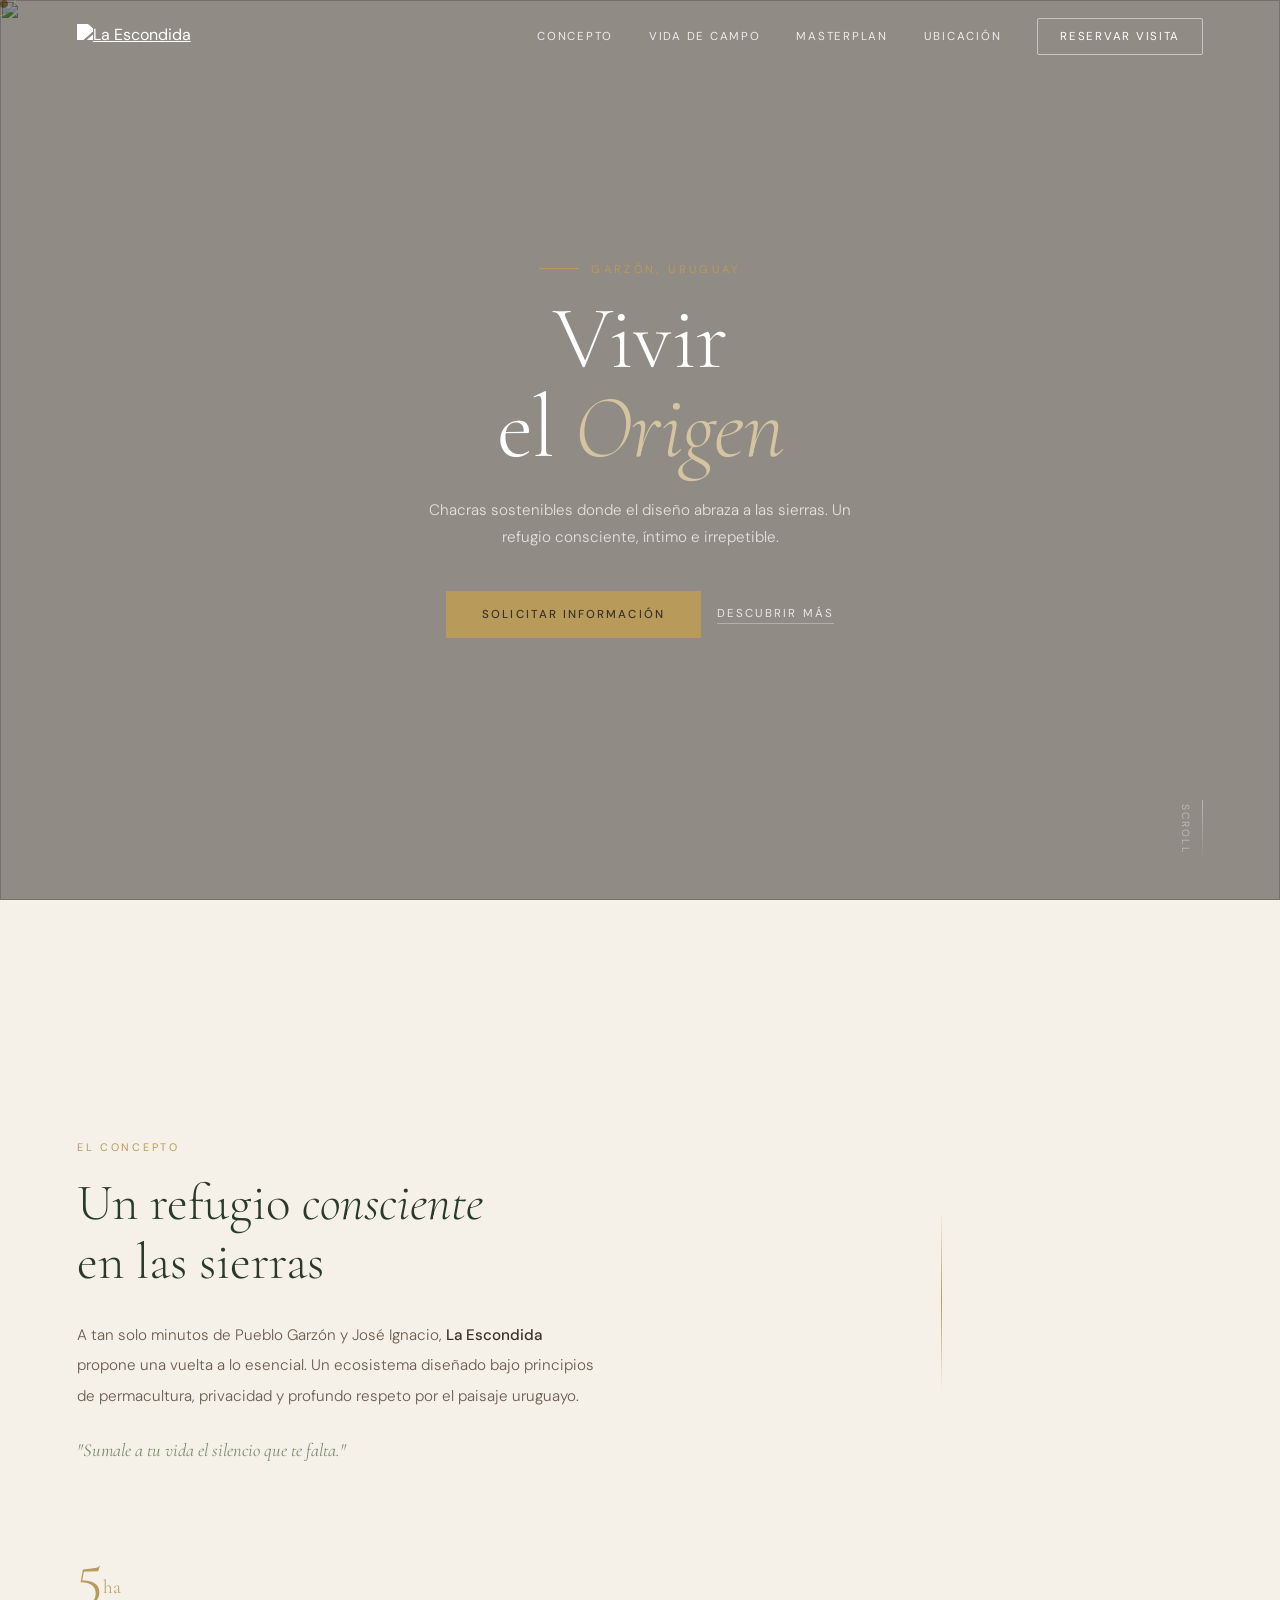
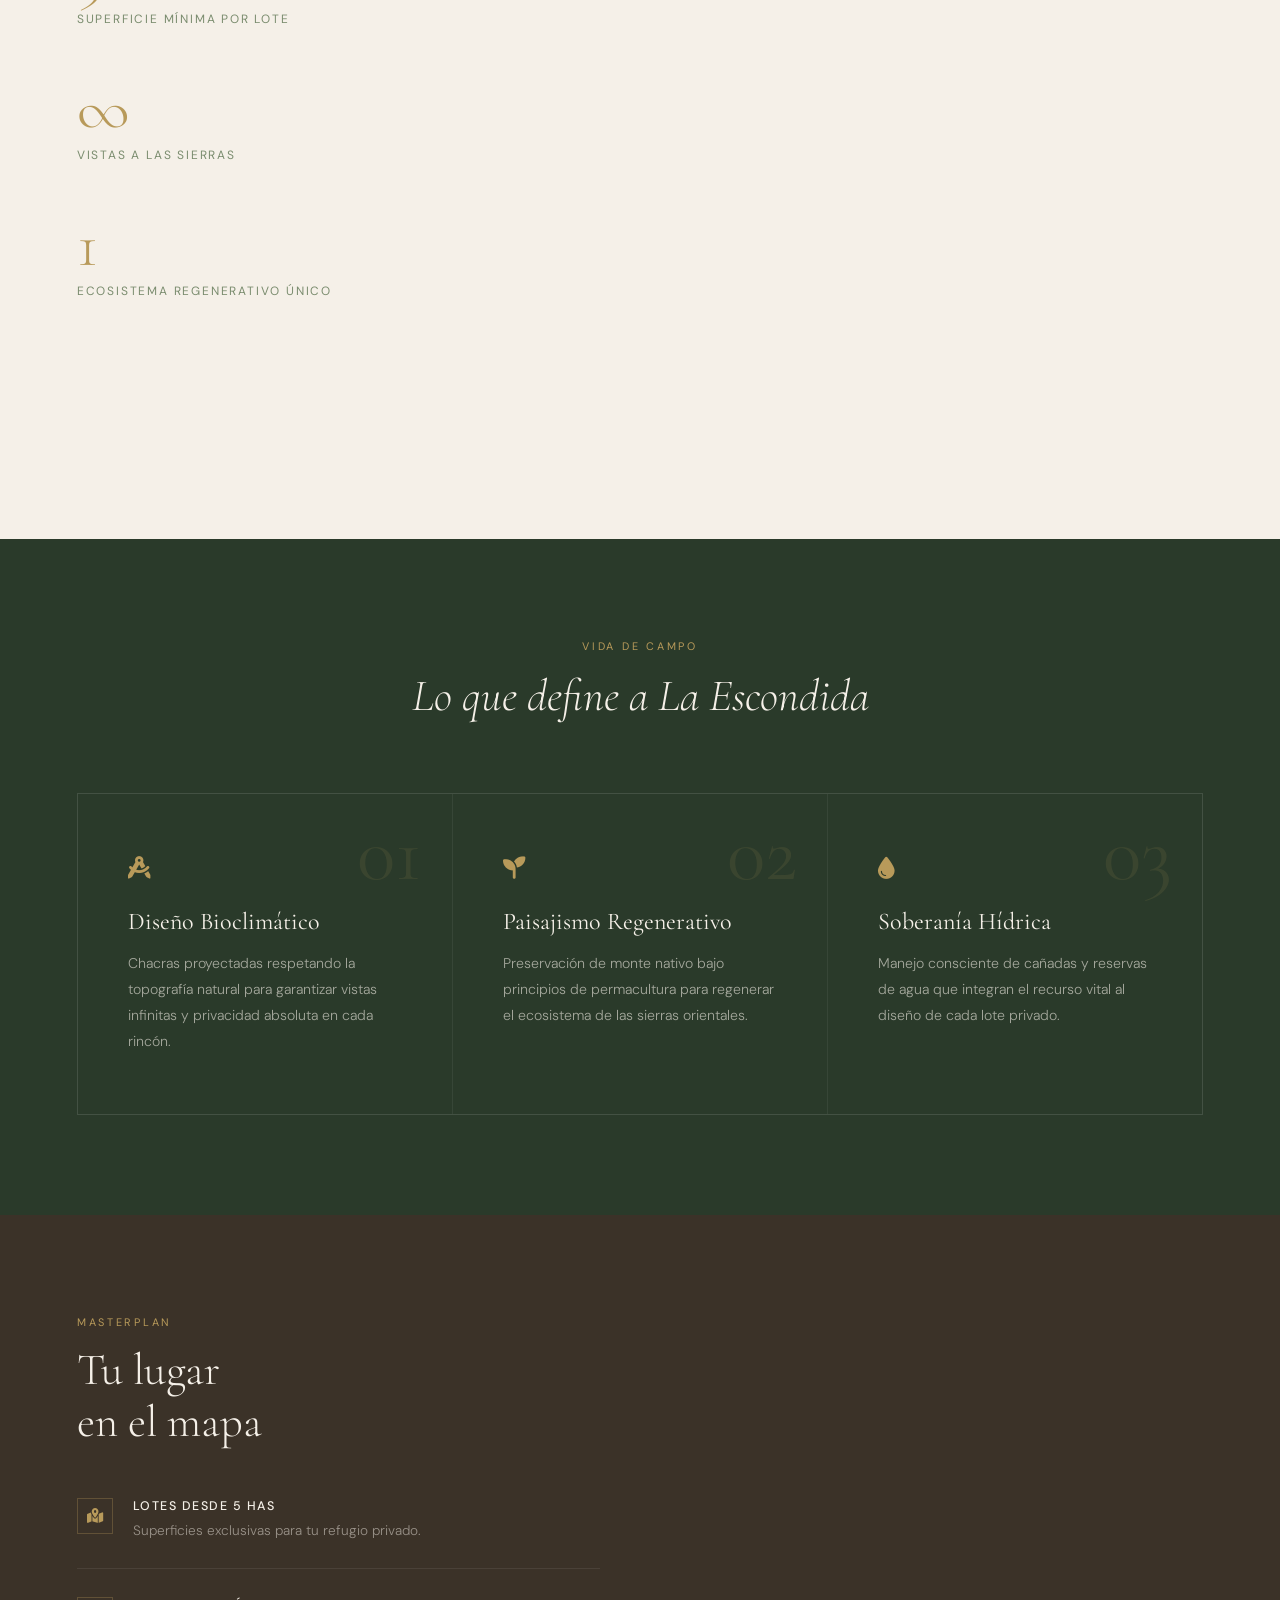
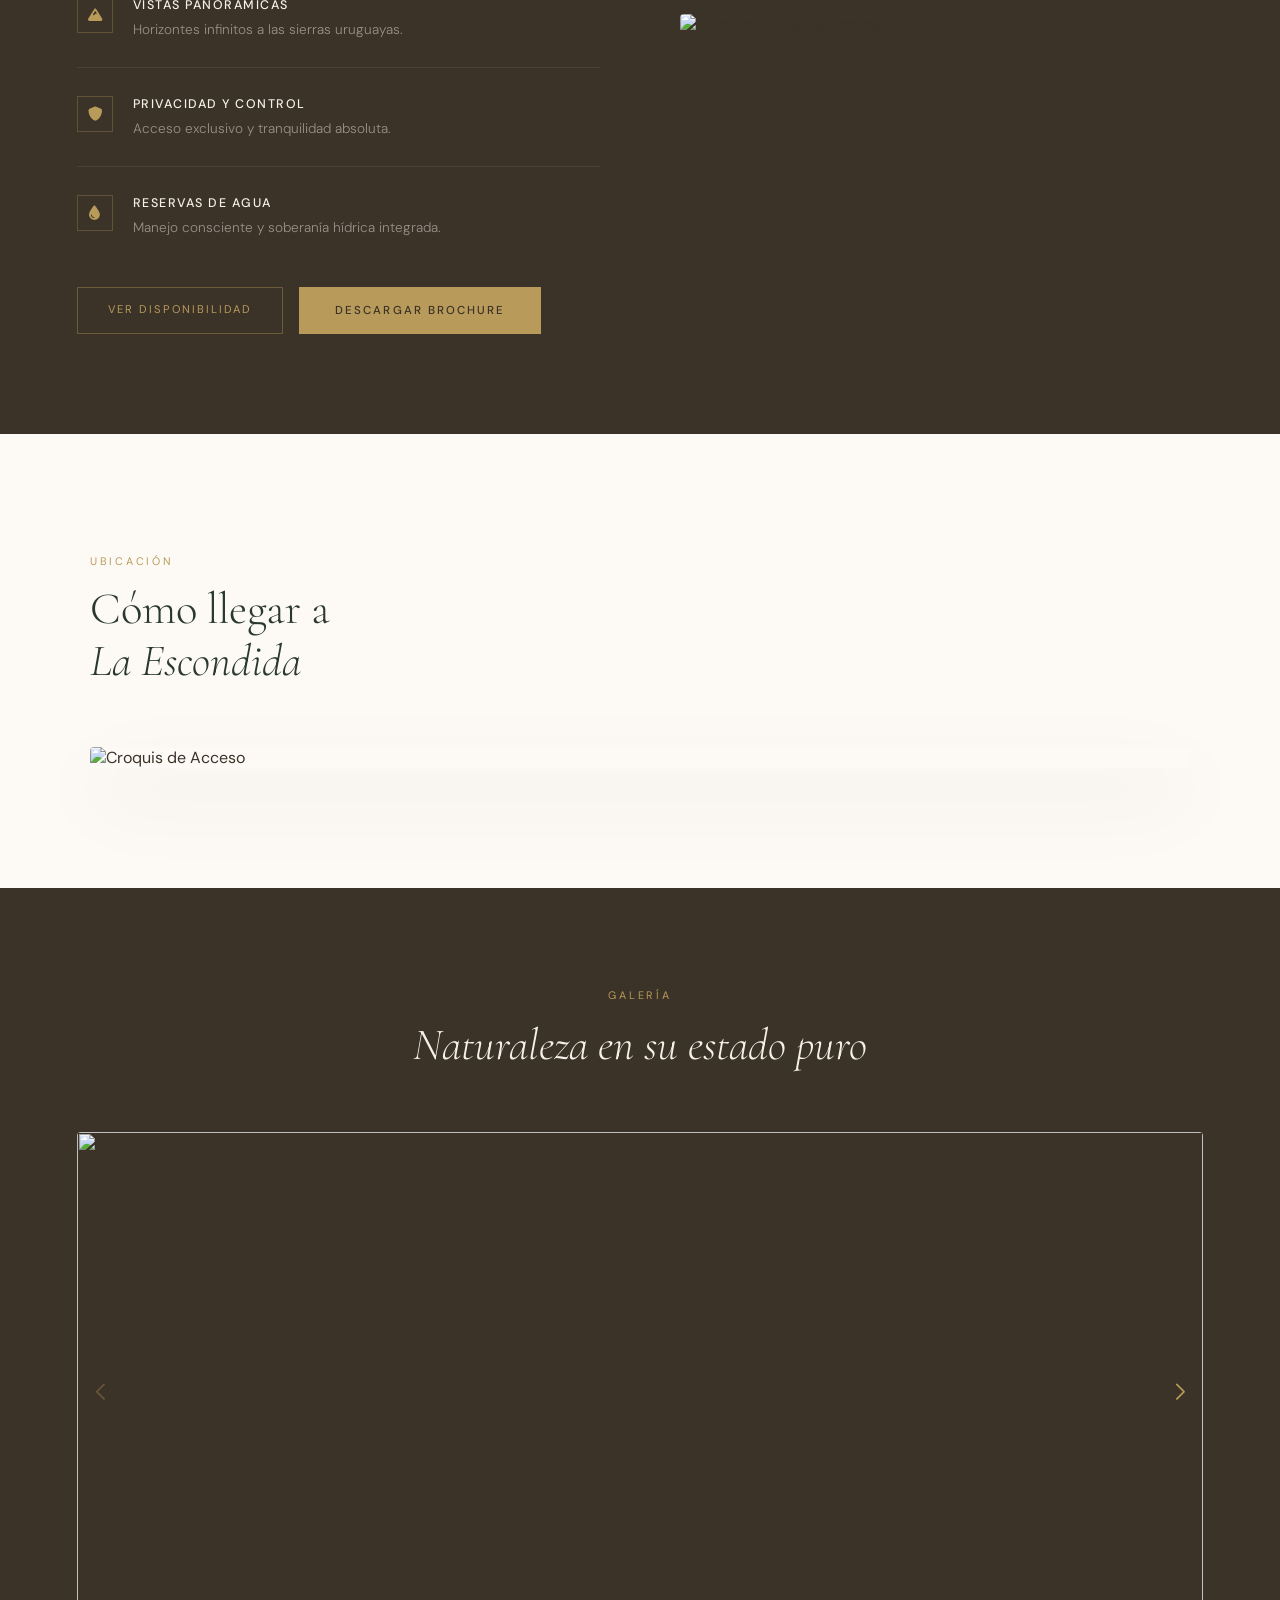
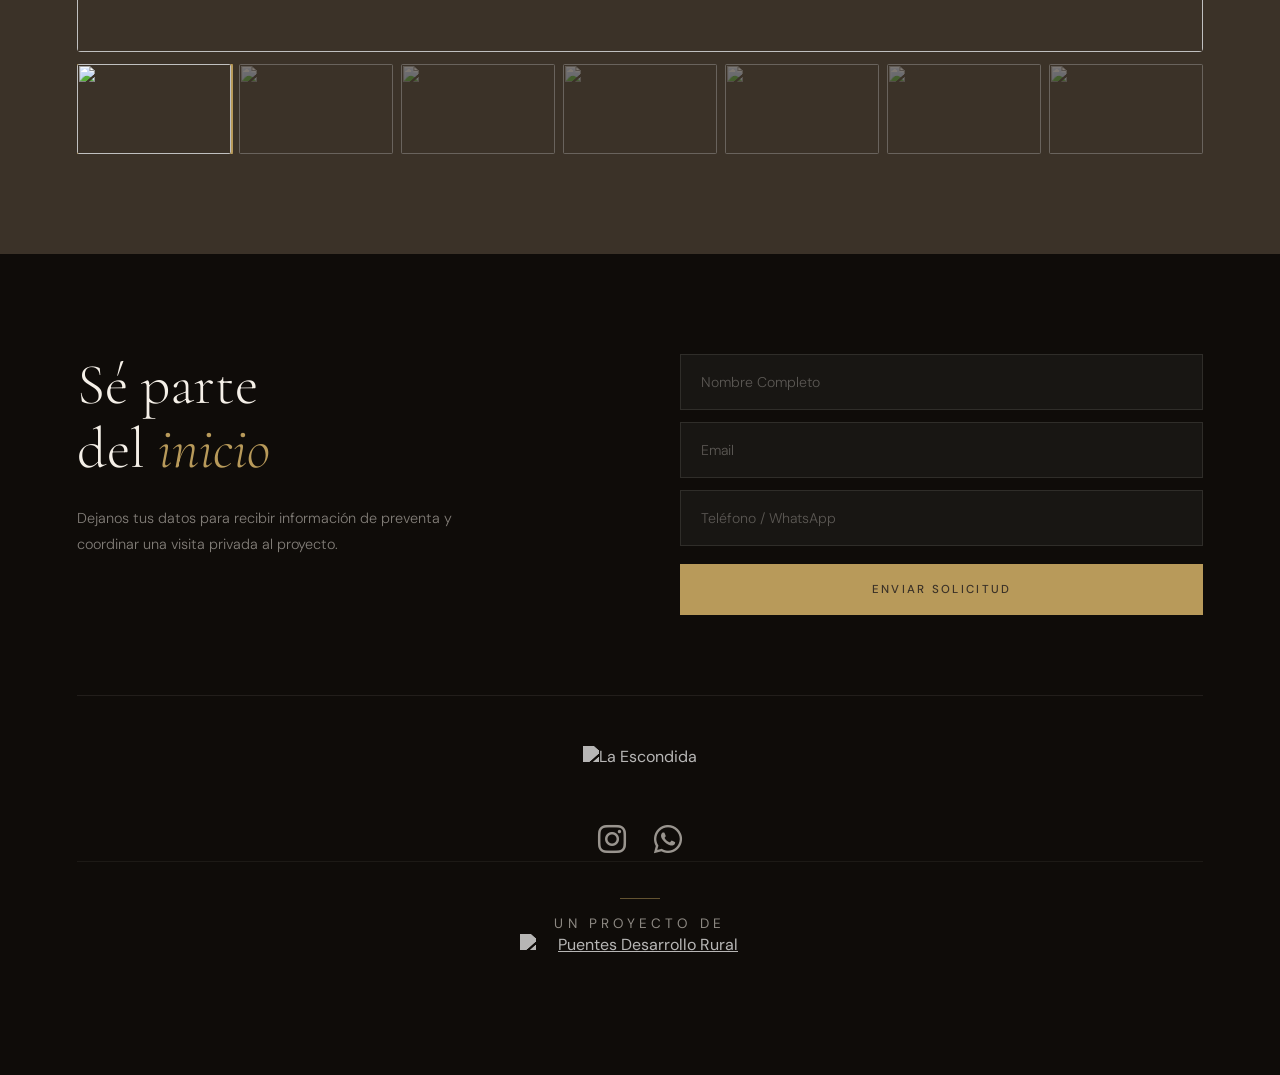
==== commit bf6e7cca: "Update index.html" ====
--- a/index.html
+++ b/index.html
@@ -811,7 +811,7 @@
       <h1>Vivir<br>el <em>Origen</em></h1>
       <p class="hero-desc">Chacras sostenibles donde el diseño abraza a las sierras. Un refugio consciente, íntimo e irrepetible.</p>
       <div class="hero-actions">
-        <a href="https://wa.me/59899907130" target="_blank" class="btn-primary">Solicitar Invitación</a>
+        <a href="https://wa.me/59899907130" target="_blank" class="btn-primary">Solicitar Información</a>
         <a href="#concepto" class="btn-ghost">Descubrir más</a>
       </div>
     </div>
